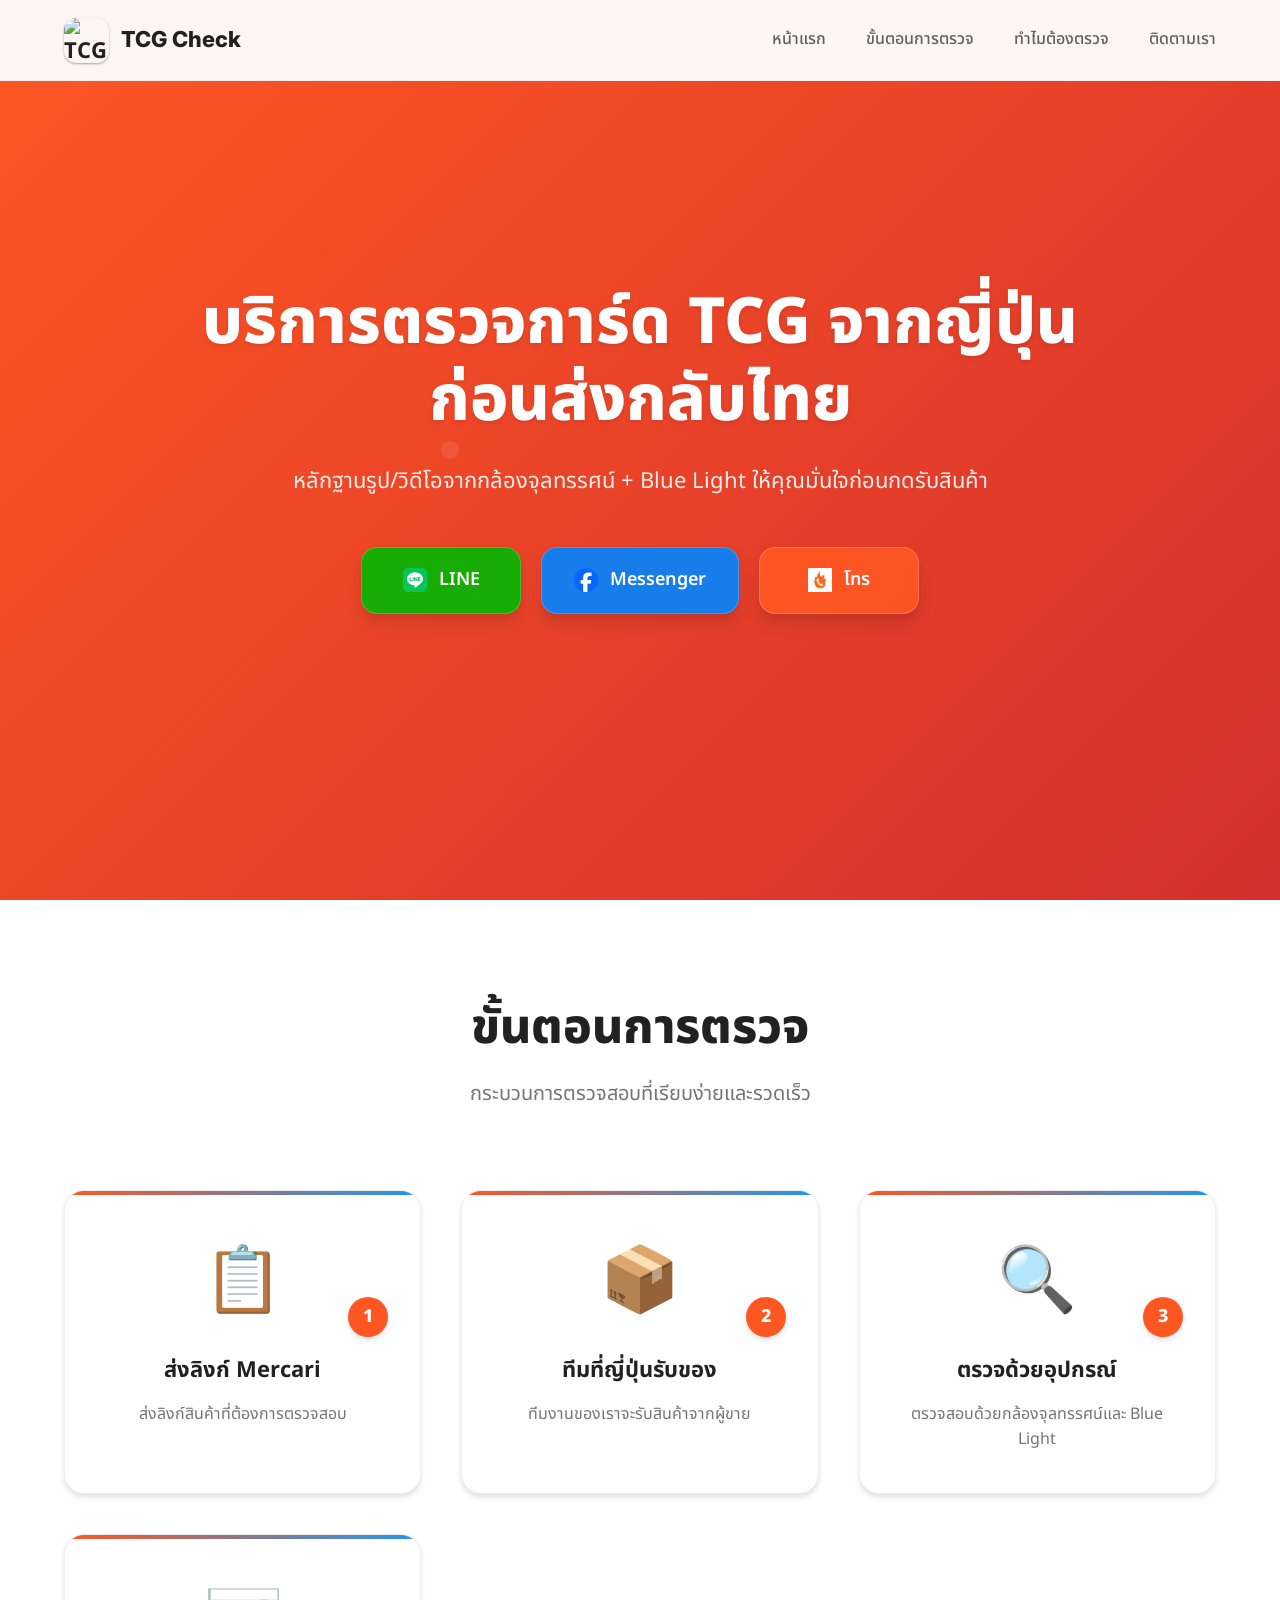
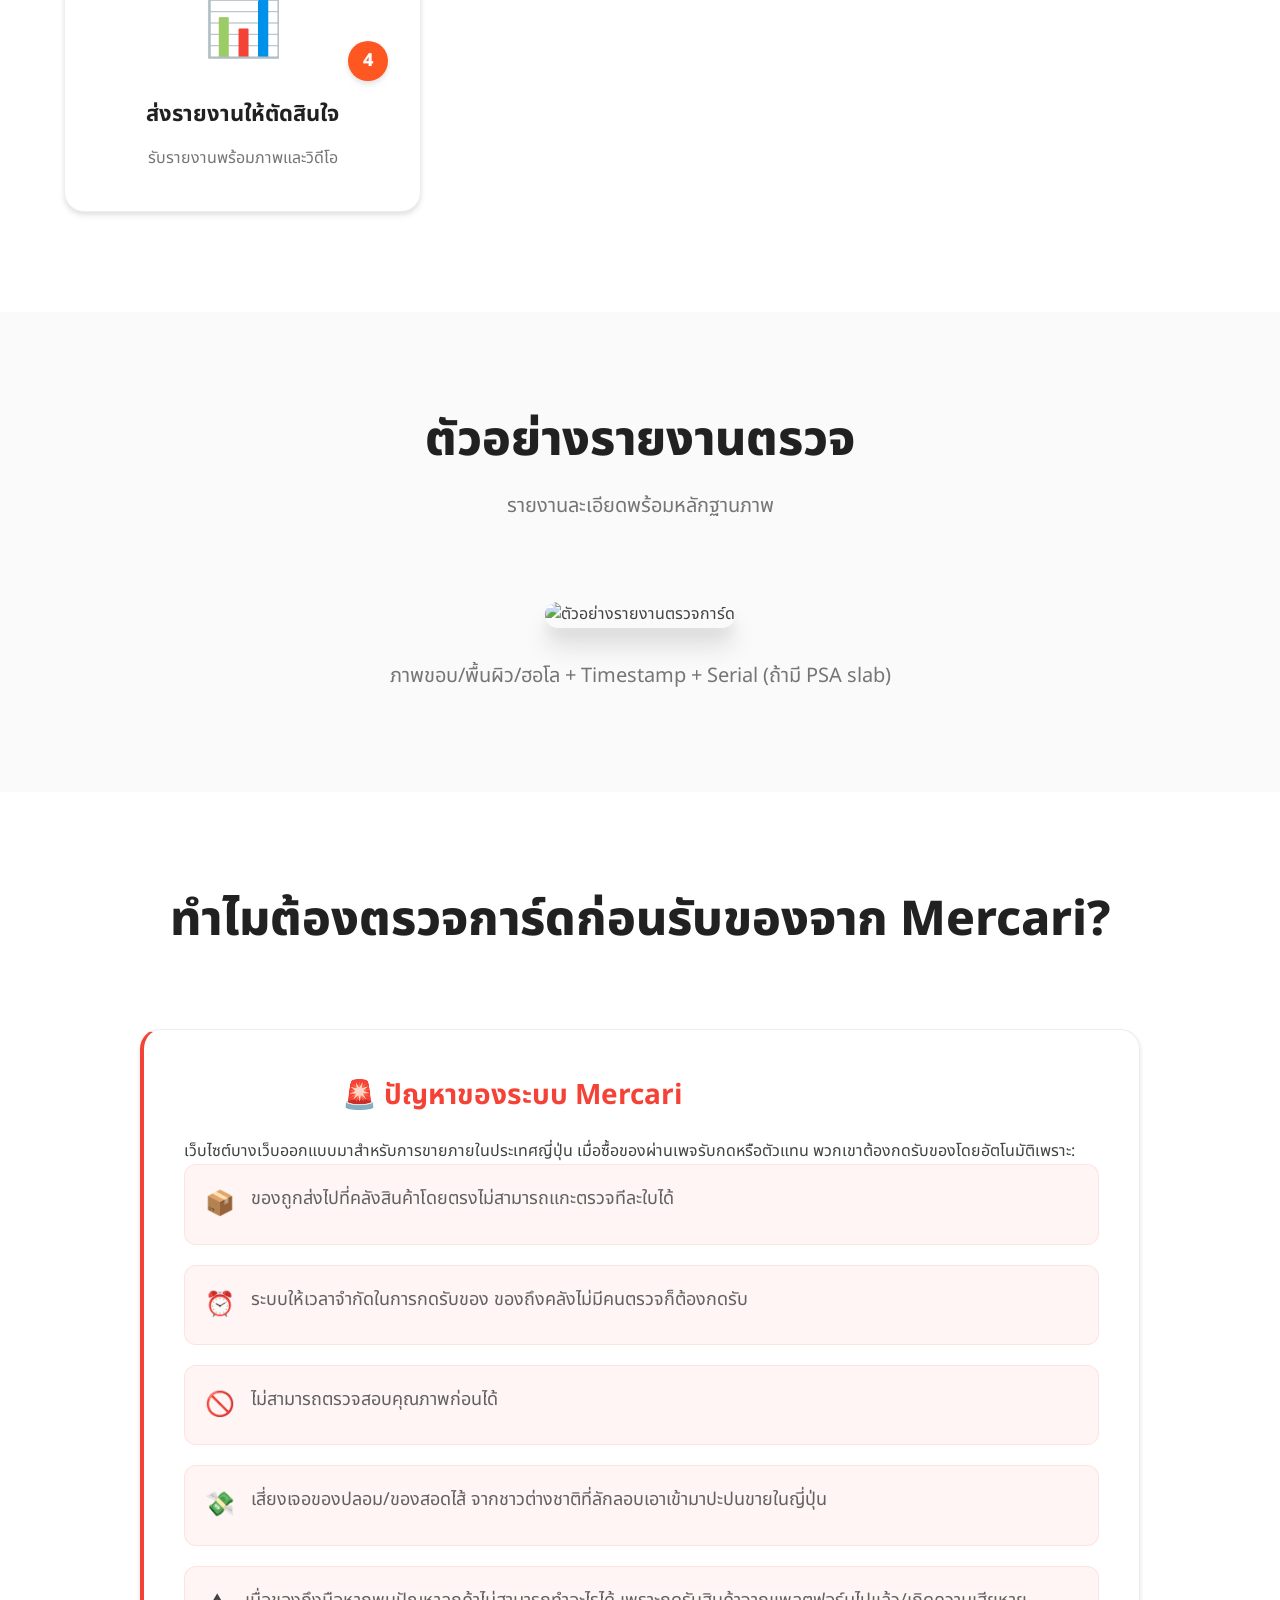
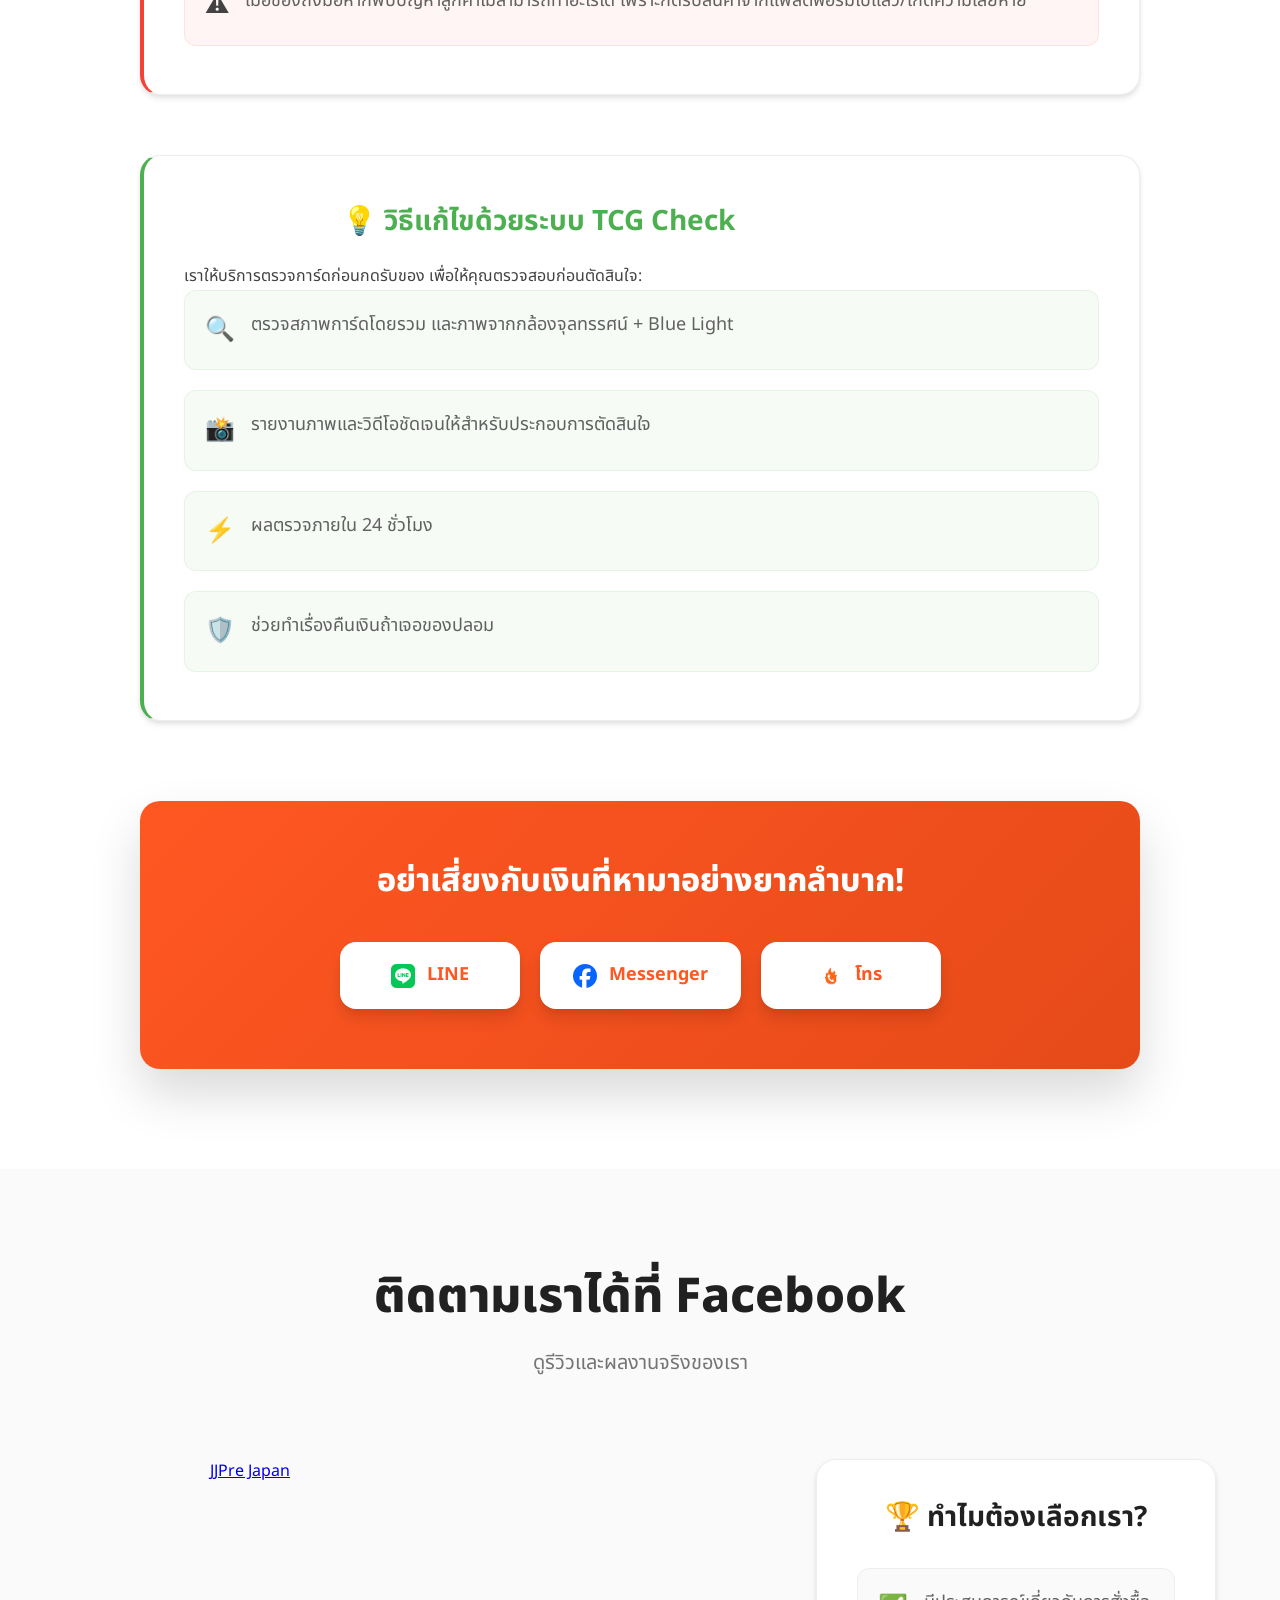
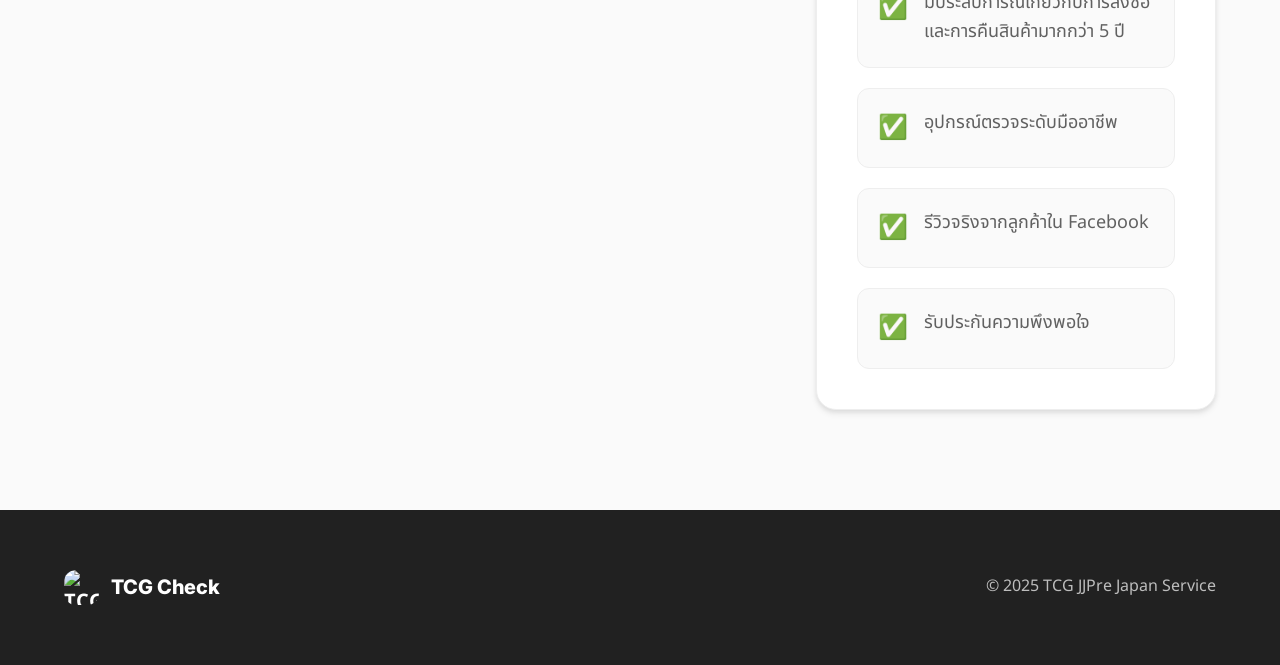
==== index.html @ ec215d70 "Fix 26/09/1424" ====
<!DOCTYPE html>
<html lang="th">
<head>
  <meta charset="UTF-8" />
  <meta name="viewport" content="width=device-width,initial-scale=1" />
  <title>ตรวจการ์ด TCG จากญี่ปุ่น – TCG Check</title>

  <meta name="description" content="บริการตรวจการ์ด TCG จากญี่ปุ่น ด้วยกล้องจุลทรรศน์ + Blue Light พร้อมรายละเอียดก่อนตัดสินใจยืนยันการรับของจาก Mercari.">

  <!-- Google Fonts -->
  <link href="https://fonts.googleapis.com/css2?family=Noto+Sans+Thai:wght@300;400;500;600;700;800&display=swap" rel="stylesheet">
  <link href="https://fonts.googleapis.com/css2?family=Inter:wght@300;400;500;600;700;800&display=swap" rel="stylesheet">

  <!-- CSS -->
  <link rel="stylesheet" href="style.css?v=4" />

  <!-- Google Tag Manager -->
  <script>
  (function(w,d,s,l,i){w[l]=w[l]||[];w[l].push({'gtm.start':
  new Date().getTime(),event:'gtm.js'});var f=d.getElementsByTagName(s)[0],
  j=d.createElement(s),dl=l!='dataLayer'?'&l='+l:'';j.async=true;j.src=
  'https://www.googletagmanager.com/gtm.js?id='+i+dl;f.parentNode.insertBefore(j,f);
  })(window,document,'script','dataLayer','GTM-N6HMW22K');
  </script>
  <!-- End Google Tag Manager -->
</head>
<body>
  <!-- Google Tag Manager (noscript) -->
  <noscript>
    <iframe src="https://www.googletagmanager.com/ns.html?id=GTM-N6HMW22K"
    height="0" width="0" style="display:none;visibility:hidden"></iframe>
  </noscript>
  <!-- End Google Tag Manager (noscript) -->

  <!-- Top Navigation -->
  <nav class="navbar">
    <div class="nav-container">
      <div class="nav-logo">
        <img src="https://via.placeholder.com/45x45/ff5722/ffffff?text=TCG" alt="TCG Check Logo" class="logo-img">
        <span class="logo-text">TCG Check</span>
      </div>
      <div class="nav-menu" id="nav-menu">
        <a href="#home" class="nav-link">หน้าแรก</a>
        <a href="#steps" class="nav-link">ขั้นตอนการตรวจ</a>
        <a href="#article-section" class="nav-link">ทำไมต้องตรวจ</a>
        <a href="#facebook" class="nav-link">ติดตามเรา</a>
      </div>
      <div class="nav-toggle" id="nav-toggle">
        <span class="bar"></span>
        <span class="bar"></span>
        <span class="bar"></span>
      </div>
    </div>
  </nav>

  <!-- Hero Section -->
  <section id="home" class="hero">
    <div class="hero-background"></div>
    <div class="hero-container">
      <div class="hero-content">
        <h1 class="hero-title">บริการตรวจการ์ด TCG จากญี่ปุ่นก่อนส่งกลับไทย</h1>
        <p class="hero-subtitle">หลักฐานรูป/วิดีโอจากกล้องจุลทรรศน์ + Blue Light ให้คุณมั่นใจก่อนกดรับสินค้า</p>
        
        <div class="hero-cta">
          <div class="contact-buttons">
            <a href="https://line.me/ti/p/~your_line_id" target="_blank" class="contact-btn line-btn" id="lineBtn" title="LINE">
              <img src="images/icons/line-logo.png" alt="LINE" class="logo-img">
              <span>LINE</span>
            </a>
            <a href="https://m.me/your_facebook_page" target="_blank" class="contact-btn messenger-btn" id="messengerBtn" title="Facebook Messenger">
              <img src="images/icons/facebook-logo.png" alt="Messenger" class="logo-img">
              <span>Messenger</span>
            </a>
            <a href="tel:+66xxxxxxxxx" class="contact-btn phone-btn" id="phoneBtn" title="โทรศัพท์">
              <img src="images/icons/phone-logo.png" alt="โทร" class="logo-img">
              <span>โทร</span>
            </a>
          </div>
        </div>
      </div>
    </div>
  </section>

  <!-- Steps Section -->
  <section id="steps" class="steps-section">
    <div class="container">
      <div class="section-header">
        <h2 class="section-title">ขั้นตอนการตรวจ</h2>
        <p class="section-subtitle">กระบวนการตรวจสอบที่เรียบง่ายและรวดเร็ว</p>
      </div>
      
      <div class="steps-grid">
        <div class="step-card">
          <div class="step-icon">
            <span class="icon">📋</span>
          </div>
          <div class="step-content">
            <div class="step-number">1</div>
            <h3 class="step-title">ส่งลิงก์ Mercari</h3>
            <p class="step-description">ส่งลิงก์สินค้าที่ต้องการตรวจสอบ</p>
          </div>
        </div>
        
        <div class="step-card">
          <div class="step-icon">
            <span class="icon">📦</span>
          </div>
          <div class="step-content">
            <div class="step-number">2</div>
            <h3 class="step-title">ทีมที่ญี่ปุ่นรับของ</h3>
            <p class="step-description">ทีมงานของเราจะรับสินค้าจากผู้ขาย</p>
          </div>
        </div>
        
        <div class="step-card">
          <div class="step-icon">
            <span class="icon">🔍</span>
          </div>
          <div class="step-content">
            <div class="step-number">3</div>
            <h3 class="step-title">ตรวจด้วยอุปกรณ์</h3>
            <p class="step-description">ตรวจสอบด้วยกล้องจุลทรรศน์และ Blue Light</p>
          </div>
        </div>
        
        <div class="step-card">
          <div class="step-icon">
            <span class="icon">📊</span>
          </div>
          <div class="step-content">
            <div class="step-number">4</div>
            <h3 class="step-title">ส่งรายงานให้ตัดสินใจ</h3>
            <p class="step-description">รับรายงานพร้อมภาพและวิดีโอ</p>
          </div>
        </div>
      </div>
      </div>
    </section>

  <!-- Report Example Section -->
  <section class="report-section">
    <div class="container">
      <div class="section-header">
        <h2 class="section-title">ตัวอย่างรายงานตรวจ</h2>
        <p class="section-subtitle">รายงานละเอียดพร้อมหลักฐานภาพ</p>
      </div>
      
      <div class="report-content">
        <div class="report-image">
      <img src="https://via.placeholder.com/600x400" alt="ตัวอย่างรายงานตรวจการ์ด" />
        </div>
        <div class="report-description">
      <p>ภาพขอบ/พื้นผิว/ฮอโล + Timestamp + Serial (ถ้ามี PSA slab)</p>
        </div>
      </div>
    </div>
  </section>

  <!-- Article Section -->
  <section id="article-section" class="article-section">
    <div class="container">
      <div class="article-content">
        <div class="section-header">
          <h2 class="section-title">ทำไมต้องตรวจการ์ดก่อนรับของจาก Mercari?</h2>
        </div>
        
        <div class="article-grid">
          <div class="problem-section">
            <h3 class="section-subtitle problem-title">🚨 ปัญหาของระบบ Mercari</h3>
            <p>เว็บไซต์บางเว็บออกแบบมาสำหรับการขายภายในประเทศญี่ปุ่น เมื่อซื้อของผ่านเพจรับกดหรือตัวแทน พวกเขาต้องกดรับของโดยอัตโนมัติเพราะ:</p>
            
            <div class="problem-list">
              <div class="problem-item">
                <div class="problem-icon">📦</div>
                <p>ของถูกส่งไปที่คลังสินค้าโดยตรงไม่สามารถแกะตรวจทีละใบได้</p>
              </div>
              <div class="problem-item">
                <div class="problem-icon">⏰</div>
                <p>ระบบให้เวลาจำกัดในการกดรับของ ของถึงคลังไม่มีคนตรวจก็ต้องกดรับ</p>
              </div>
              <div class="problem-item">
                <div class="problem-icon">🚫</div>
                <p>ไม่สามารถตรวจสอบคุณภาพก่อนได้</p>
              </div>
              <div class="problem-item">
                <div class="problem-icon">💸</div>
                <p>เสี่ยงเจอของปลอม/ของสอดไส้ จากชาวต่างชาติที่ลักลอบเอาเข้ามาปะปนขายในญี่ปุ่น</p>
              </div>
              <div class="problem-item">
                <div class="problem-icon">⚠️</div>
                <p>เมื่อของถึงมือหากพบปัญหาลูกค้าไม่สามารถทำอะไรได้ เพราะกดรับสินค้าจากแพลตฟอร์มไปแล้ว/เกิดความเสียหาย</p>
              </div>
            </div>
          </div>

          <div class="solution-section">
            <h3 class="section-subtitle solution-title">💡 วิธีแก้ไขด้วยระบบ TCG Check</h3>
            <p>เราให้บริการตรวจการ์ดก่อนกดรับของ เพื่อให้คุณตรวจสอบก่อนตัดสินใจ:</p>
            
            <div class="solution-list">
              <div class="solution-item">
                <div class="solution-icon">🔍</div>
                <p>ตรวจสภาพการ์ดโดยรวม และภาพจากกล้องจุลทรรศน์ + Blue Light</p>
              </div>
              <div class="solution-item">
                <div class="solution-icon">📸</div>
                <p>รายงานภาพและวิดีโอชัดเจนให้สำหรับประกอบการตัดสินใจ</p>
              </div>
              <div class="solution-item">
                <div class="solution-icon">⚡</div>
                <p>ผลตรวจภายใน 24 ชั่วโมง</p>
              </div>
              <div class="solution-item">
                <div class="solution-icon">🛡️</div>
                <p>ช่วยทำเรื่องคืนเงินถ้าเจอของปลอม</p>
              </div>
            </div>
          </div>
        </div>

        <div class="cta-section">
          <div class="cta-box">
            <h3 class="cta-title">อย่าเสี่ยงกับเงินที่หามาอย่างยากลำบาก!</h3>
            <div class="contact-buttons">
              <a href="https://line.me/ti/p/~your_line_id" target="_blank" class="contact-btn line-btn" id="articleLineBtn" title="LINE">
                <img src="images/icons/line-logo.png" alt="LINE" class="logo-img">
                <span>LINE</span>
              </a>
              <a href="https://m.me/your_facebook_page" target="_blank" class="contact-btn messenger-btn" id="articleMessengerBtn" title="Facebook Messenger">
                <img src="images/icons/facebook-logo.png" alt="Messenger" class="logo-img">
                <span>Messenger</span>
              </a>
              <a href="tel:+66xxxxxxxxx" class="contact-btn phone-btn" id="articlePhoneBtn" title="โทรศัพท์">
                <img src="images/icons/phone-logo.png" alt="โทร" class="logo-img">
                <span>โทร</span>
              </a>
            </div>
          </div>
        </div>
      </div>
    </div>
  </section>

  <!-- Facebook Page Section -->
  <section id="facebook" class="facebook-section">
    <div class="container">
      <div class="section-header">
        <h2 class="section-title">ติดตามเราได้ที่ Facebook</h2>
        <p class="section-subtitle">ดูรีวิวและผลงานจริงของเรา</p>
      </div>
      
      <div class="facebook-content">
        <div class="facebook-embed">
          <div class="fb-page" 
               data-href="https://www.facebook.com/JJPreJapan" 
               data-tabs="timeline,events,messages" 
               data-width="800" 
               data-height="700" 
               data-small-header="false" 
               data-adapt-container-width="true" 
               data-hide-cover="false" 
               data-show-facepile="true">
            <blockquote cite="https://www.facebook.com/JJPreJapan" class="fb-xfbml-parse-ignore">
              <a href="https://www.facebook.com/JJPreJapan">JJPre Japan</a>
            </blockquote>
          </div>
        </div>
        
        <div class="facebook-info">
          <h3 class="info-title">🏆 ทำไมต้องเลือกเรา?</h3>
          <div class="info-list">
            <div class="info-item">
              <div class="info-icon">✅</div>
              <p>มีประสบการณ์เกี่ยวกับการสั่งซื้อและการคืนสินค้ามากกว่า 5 ปี</p>
            </div>
            <div class="info-item">
              <div class="info-icon">✅</div>
              <p>อุปกรณ์ตรวจระดับมืออาชีพ</p>
            </div>
            <div class="info-item">
              <div class="info-icon">✅</div>
              <p>รีวิวจริงจากลูกค้าใน Facebook</p>
            </div>
            <div class="info-item">
              <div class="info-icon">✅</div>
              <p>รับประกันความพึงพอใจ</p>
            </div>
          </div>
        </div>
      </div>
    </div>
    </section>

  <!-- Footer -->
  <footer class="footer">
    <div class="footer-container">
      <div class="footer-content">
        <div class="footer-logo">
          <img src="https://via.placeholder.com/35x35/ff5722/ffffff?text=TCG" alt="TCG Check Logo" class="logo-img">
          <span class="logo-text">TCG Check</span>
        </div>
        <div class="footer-text">
          © 2025 TCG JJPre Japan Service
        </div>
      </div>
    </div>
  </footer>

  <!-- Facebook SDK -->
  <div id="fb-root"></div>
  <script async defer crossorigin="anonymous" src="https://connect.facebook.net/th_TH/sdk.js#xfbml=1&version=v18.0" nonce=""></script>

  <!-- JS -->
  <script src="script.js?v=4"></script>
</body>
</html>
---- style.css ----
/* Modern CSS Reset & Base Styles */
* {
  margin: 0;
  padding: 0;
  box-sizing: border-box;
}

:root {
  --primary-color: #ff5722;
  --primary-dark: #e64a19;
  --secondary-color: #2196f3;
  --success-color: #4caf50;
  --danger-color: #f44336;
  --warning-color: #ff9800;
  --dark-color: #212121;
  --light-color: #f8f9fa;
  --white: #ffffff;
  --gray-50: #fafafa;
  --gray-100: #f5f5f5;
  --gray-200: #eeeeee;
  --gray-300: #e0e0e0;
  --gray-400: #bdbdbd;
  --gray-500: #9e9e9e;
  --gray-600: #757575;
  --gray-700: #616161;
  --gray-800: #424242;
  --gray-900: #212121;
  
  --font-primary: 'Noto Sans Thai', 'Inter', -apple-system, BlinkMacSystemFont, sans-serif;
  --font-secondary: 'Inter', -apple-system, BlinkMacSystemFont, sans-serif;
  
  --border-radius: 8px;
  --border-radius-md: 12px;
  --border-radius-lg: 16px;
  --border-radius-xl: 20px;
  
  --shadow-sm: 0 1px 3px rgba(0, 0, 0, 0.12), 0 1px 2px rgba(0, 0, 0, 0.24);
  --shadow-md: 0 4px 6px rgba(0, 0, 0, 0.07), 0 2px 4px rgba(0, 0, 0, 0.06);
  --shadow-lg: 0 10px 15px rgba(0, 0, 0, 0.1), 0 4px 6px rgba(0, 0, 0, 0.05);
  --shadow-xl: 0 20px 25px rgba(0, 0, 0, 0.1), 0 10px 10px rgba(0, 0, 0, 0.04);
  --shadow-2xl: 0 25px 50px rgba(0, 0, 0, 0.15);
  
  --transition: all 0.3s cubic-bezier(0.4, 0, 0.2, 1);
  --transition-fast: all 0.2s cubic-bezier(0.4, 0, 0.2, 1);
}

html {
  scroll-behavior: smooth;
}

body {
  font-family: var(--font-primary);
  line-height: 1.6;
  color: var(--gray-800);
  background-color: var(--white);
  overflow-x: hidden;
}

/* Container */
.container {
  max-width: 1200px;
  margin: 0 auto;
  padding: 0 24px;
}

.footer-container {
  max-width: 1200px;
  margin: 0 auto;
  padding: 0 24px;
}

/* Navigation */
.navbar {
  position: fixed;
  top: 0;
  left: 0;
  right: 0;
  background: rgba(255, 255, 255, 0.95);
  backdrop-filter: blur(10px);
  border-bottom: 1px solid var(--gray-200);
  z-index: 1000;
  transition: var(--transition);
}

.nav-container {
  max-width: 1200px;
  margin: 0 auto;
  padding: 0 24px;
  display: flex;
  align-items: center;
  justify-content: space-between;
  height: 80px;
}

.nav-logo {
  display: flex;
  align-items: center;
  gap: 12px;
  font-weight: 700;
  font-size: 1.375rem;
  color: var(--dark-color);
  text-decoration: none;
}

.nav-logo .logo-img {
  width: 45px;
  height: 45px;
  border-radius: var(--border-radius-md);
  box-shadow: var(--shadow-sm);
}

.logo-text {
  font-family: var(--font-secondary);
  font-weight: 800;
}

.nav-menu {
  display: flex;
  align-items: center;
  gap: 40px;
}

.nav-link {
  color: var(--gray-700);
  text-decoration: none;
  font-weight: 500;
  font-size: 1rem;
  transition: var(--transition);
  position: relative;
  padding: 8px 0;
}

.nav-link:hover {
  color: var(--primary-color);
}

.nav-link::after {
  content: '';
  position: absolute;
  bottom: 0;
  left: 0;
  width: 0;
  height: 2px;
  background: var(--primary-color);
  transition: var(--transition);
}

.nav-link:hover::after {
  width: 100%;
}

.nav-toggle {
  display: none;
  flex-direction: column;
  cursor: pointer;
  gap: 4px;
  padding: 8px;
}

.bar {
  width: 28px;
  height: 3px;
  background: var(--gray-700);
  transition: var(--transition);
  border-radius: 2px;
}

/* Hero Section */
.hero {
  min-height: 100vh;
  display: flex;
  align-items: center;
  position: relative;
  overflow: hidden;
  background: linear-gradient(135deg, #ff5722 0%, #d32f2f 100%);
}

.hero-background {
  position: absolute;
  top: 0;
  left: 0;
  right: 0;
  bottom: 0;
  background: linear-gradient(135deg, #ff5722 0%, #d32f2f 100%);
  opacity: 0.9;
}

.hero-background::before {
  content: '';
  position: absolute;
  top: 0;
  left: 0;
  right: 0;
  bottom: 0;
  background: url('data:image/svg+xml,<svg xmlns="http://www.w3.org/2000/svg" viewBox="0 0 100 100"><defs><pattern id="grain" width="100" height="100" patternUnits="userSpaceOnUse"><circle cx="50" cy="50" r="1" fill="%23ffffff" opacity="0.1"/></pattern></defs><rect width="100" height="100" fill="url(%23grain)"/></svg>');
}

.hero-container {
  max-width: 1200px;
  margin: 0 auto;
  padding: 0 24px;
  position: relative;
  z-index: 2;
}

.hero-content {
  text-align: center;
  max-width: 900px;
  margin: 0 auto;
}

.hero-title {
  font-size: clamp(2.5rem, 6vw, 4rem);
  font-weight: 800;
  color: var(--white);
  margin-bottom: 24px;
  line-height: 1.2;
  text-shadow: 0 2px 4px rgba(0, 0, 0, 0.1);
}

.hero-subtitle {
  font-size: clamp(1.125rem, 2.5vw, 1.375rem);
  color: rgba(255, 255, 255, 0.9);
  margin-bottom: 48px;
  line-height: 1.6;
  max-width: 700px;
  margin-left: auto;
  margin-right: auto;
}

.hero-cta {
  margin-top: 48px;
}

/* Contact Buttons */
.contact-buttons {
  display: flex;
  gap: 20px;
  justify-content: center;
  flex-wrap: wrap;
}

.contact-btn {
  display: inline-flex;
  align-items: center;
  gap: 12px;
  padding: 18px 32px;
  border-radius: var(--border-radius-lg);
  text-decoration: none;
  font-weight: 600;
  font-size: 1.125rem;
  transition: var(--transition);
  box-shadow: var(--shadow-lg);
  min-width: 160px;
  justify-content: center;
  backdrop-filter: blur(10px);
}

.contact-btn:hover {
  transform: translateY(-4px);
  box-shadow: var(--shadow-2xl);
}

.line-btn {
  background: rgba(0, 185, 0, 0.9);
  color: var(--white);
  border: 1px solid rgba(255, 255, 255, 0.2);
}

.line-btn:hover {
  background: #009900;
  color: var(--white);
}

.messenger-btn {
  background: rgba(0, 132, 255, 0.9);
  color: var(--white);
  border: 1px solid rgba(255, 255, 255, 0.2);
}

.messenger-btn:hover {
  background: #0066cc;
  color: var(--white);
}

.phone-btn {
  background: rgba(255, 87, 34, 0.9);
  color: var(--white);
  border: 1px solid rgba(255, 255, 255, 0.2);
}

.phone-btn:hover {
  background: var(--primary-dark);
  color: var(--white);
}

.contact-btn .logo-img {
  width: 24px;
  height: 24px;
}

/* Section Styles */
section {
  padding: 100px 0;
}

.section-header {
  text-align: center;
  margin-bottom: 80px;
}

.section-title {
  font-size: clamp(2rem, 4vw, 3rem);
  font-weight: 800;
  color: var(--dark-color);
  margin-bottom: 20px;
  line-height: 1.2;
}

.section-subtitle {
  font-size: 1.25rem;
  color: var(--gray-600);
  max-width: 600px;
  margin: 0 auto;
  line-height: 1.6;
}

/* Steps Section */
.steps-section {
  background: var(--white);
}

.steps-grid {
  display: grid;
  grid-template-columns: repeat(auto-fit, minmax(300px, 1fr));
  gap: 40px;
  margin-top: 80px;
}

.step-card {
  background: var(--white);
  padding: 40px 32px;
  border-radius: var(--border-radius-xl);
  box-shadow: var(--shadow-md);
  text-align: center;
  transition: var(--transition);
  position: relative;
  overflow: hidden;
  border: 1px solid var(--gray-200);
}

.step-card::before {
  content: '';
  position: absolute;
  top: 0;
  left: 0;
  right: 0;
  height: 4px;
  background: linear-gradient(90deg, var(--primary-color), var(--secondary-color));
}

.step-card:hover {
  transform: translateY(-12px);
  box-shadow: var(--shadow-2xl);
  border-color: var(--primary-color);
}

.step-icon {
  margin-bottom: 24px;
}

.step-icon .icon {
  font-size: 4rem;
  display: block;
}

.step-content {
  position: relative;
}

.step-number {
  position: absolute;
  top: -60px;
  right: 0;
  width: 40px;
  height: 40px;
  background: var(--primary-color);
  color: var(--white);
  border-radius: 50%;
  display: flex;
  align-items: center;
  justify-content: center;
  font-weight: 800;
  font-size: 1.125rem;
  box-shadow: var(--shadow-md);
}

.step-title {
  font-size: 1.375rem;
  font-weight: 700;
  color: var(--dark-color);
  margin-bottom: 16px;
  line-height: 1.3;
}

.step-description {
  color: var(--gray-600);
  line-height: 1.6;
  font-size: 1rem;
}

/* Report Section */
.report-section {
  background: var(--gray-50);
}

.report-content {
  max-width: 800px;
  margin: 0 auto;
  text-align: center;
}

.report-image img {
  width: 100%;
  max-width: 700px;
  height: auto;
  border-radius: var(--border-radius-lg);
  box-shadow: var(--shadow-xl);
}

.report-description {
  margin-top: 32px;
  font-size: 1.25rem;
  color: var(--gray-600);
  line-height: 1.6;
}

/* Article Section */
.article-section {
  background: var(--white);
}

.article-content {
  max-width: 1000px;
  margin: 0 auto;
}

.article-grid {
  display: grid;
  grid-template-columns: 1fr;
  gap: 60px;
  margin-bottom: 80px;
}

.problem-section,
.solution-section {
  background: var(--white);
  padding: 48px 40px;
  border-radius: var(--border-radius-xl);
  box-shadow: var(--shadow-md);
  border: 1px solid var(--gray-200);
}

.problem-section {
  border-left: 4px solid var(--danger-color);
}

.solution-section {
  border-left: 4px solid var(--success-color);
}

.problem-title,
.solution-title {
  font-size: 1.75rem;
  font-weight: 700;
  margin-bottom: 24px;
  line-height: 1.3;
}

.problem-title {
  color: var(--danger-color);
}

.solution-title {
  color: var(--success-color);
}

.problem-list,
.solution-list {
  display: grid;
  gap: 20px;
}

.problem-item,
.solution-item {
  display: flex;
  align-items: flex-start;
  gap: 16px;
  padding: 20px;
  border-radius: var(--border-radius-md);
  transition: var(--transition);
}

.problem-item {
  background: rgba(244, 67, 54, 0.05);
  border: 1px solid rgba(244, 67, 54, 0.1);
}

.solution-item {
  background: rgba(76, 175, 80, 0.05);
  border: 1px solid rgba(76, 175, 80, 0.1);
}

.problem-item:hover,
.solution-item:hover {
  transform: translateX(12px);
}

.problem-icon,
.solution-icon {
  font-size: 1.5rem;
  flex-shrink: 0;
}

.problem-item p,
.solution-item p {
  font-size: 1.125rem;
  line-height: 1.6;
  color: var(--gray-700);
}

/* CTA Section */
.cta-section {
  margin-top: 80px;
}

.cta-box {
  background: linear-gradient(135deg, var(--primary-color), var(--primary-dark));
  color: var(--white);
  padding: 60px 48px;
  border-radius: var(--border-radius-xl);
  text-align: center;
  box-shadow: var(--shadow-2xl);
}

.cta-title {
  font-size: 2rem;
  font-weight: 800;
  margin-bottom: 40px;
  line-height: 1.3;
}

.cta-box .contact-buttons {
  justify-content: center;
}

.cta-box .contact-btn {
  background: var(--white);
  color: var(--primary-color);
  min-width: 180px;
  font-weight: 700;
}

.cta-box .contact-btn:hover {
  background: var(--gray-100);
  color: var(--primary-dark);
}

/* Facebook Section */
.facebook-section {
  background: var(--gray-50);
}

.facebook-content {
  display: grid;
  grid-template-columns: 1fr 400px;
  gap: 60px;
  align-items: start;
}

.facebook-embed {
  display: flex;
  justify-content: center;
}

.facebook-embed .fb-page {
  width: 100% !important;
  max-width: 400px !important;
}

.facebook-info {
  background: var(--white);
  padding: 40px;
  border-radius: var(--border-radius-xl);
  box-shadow: var(--shadow-md);
  border: 1px solid var(--gray-200);
}

.info-title {
  font-size: 1.75rem;
  font-weight: 700;
  color: var(--dark-color);
  margin-bottom: 32px;
  text-align: center;
  line-height: 1.3;
}

.info-list {
  display: grid;
  gap: 20px;
}

.info-item {
  display: flex;
  align-items: flex-start;
  gap: 16px;
  padding: 20px;
  background: var(--gray-50);
  border-radius: var(--border-radius-md);
  transition: var(--transition);
  border: 1px solid var(--gray-200);
}

.info-item:hover {
  background: var(--gray-100);
  transform: translateX(8px);
}

.info-icon {
  font-size: 1.5rem;
  flex-shrink: 0;
}

.info-item p {
  font-size: 1.125rem;
  line-height: 1.6;
  color: var(--gray-700);
}

/* Footer */
.footer {
  background: var(--gray-900);
  color: var(--white);
  padding: 60px 0;
}

.footer-content {
  display: flex;
  align-items: center;
  justify-content: space-between;
  flex-wrap: wrap;
  gap: 24px;
}

.footer-logo {
  display: flex;
  align-items: center;
  gap: 12px;
  font-weight: 700;
  font-size: 1.25rem;
}

.footer-logo .logo-img {
  width: 35px;
  height: 35px;
  border-radius: var(--border-radius-md);
}

.footer-text {
  color: var(--gray-400);
  font-size: 1rem;
}

/* Responsive Design */
@media (max-width: 1024px) {
  .facebook-content {
    grid-template-columns: 1fr;
    gap: 40px;
  }
  
  .facebook-embed .fb-page {
    max-width: 600px !important;
  }
  
  .steps-grid {
    grid-template-columns: repeat(auto-fit, minmax(280px, 1fr));
    gap: 32px;
  }
  
  .nav-menu {
    gap: 32px;
  }
}

@media (max-width: 768px) {
  .nav-menu {
    position: fixed;
    top: 80px;
    left: -100%;
    width: 100%;
    height: calc(100vh - 80px);
    background: var(--white);
    flex-direction: column;
    justify-content: flex-start;
    align-items: center;
    padding-top: 80px;
    gap: 48px;
    transition: var(--transition);
    box-shadow: var(--shadow-xl);
  }
  
  .nav-menu.active {
    left: 0;
  }
  
  .nav-toggle {
    display: flex;
  }
  
  .nav-toggle.active .bar:nth-child(1) {
    transform: rotate(45deg) translate(6px, 6px);
  }
  
  .nav-toggle.active .bar:nth-child(2) {
    opacity: 0;
  }
  
  .nav-toggle.active .bar:nth-child(3) {
    transform: rotate(-45deg) translate(8px, -8px);
  }
  
  section {
    padding: 80px 0;
  }
  
  .hero-title {
    margin-bottom: 20px;
  }
  
  .hero-subtitle {
    margin-bottom: 40px;
  }
  
  .hero-cta {
    margin-top: 40px;
  }
  
  .contact-buttons {
    flex-direction: column;
    align-items: center;
    gap: 16px;
  }
  
  .contact-btn {
    width: 100%;
    max-width: 320px;
  }
  
  .steps-grid {
    grid-template-columns: 1fr;
    gap: 24px;
  }
  
  .step-card {
    padding: 32px 24px;
  }
  
  .problem-section,
  .solution-section {
    padding: 32px 24px;
  }
  
  .cta-box {
    padding: 48px 32px;
  }
  
  .cta-title {
    font-size: 1.75rem;
  }
  
  .facebook-embed .fb-page {
    max-width: 95% !important;
  }
  
  .footer-content {
    flex-direction: column;
    text-align: center;
  }
  
  .container,
  .footer-container {
    padding: 0 20px;
  }
  
  .nav-container {
    padding: 0 20px;
  }
  
  .hero-container {
    padding: 0 20px;
  }
}

@media (max-width: 480px) {
  .step-card {
    padding: 24px 20px;
  }
  
  .problem-section,
  .solution-section {
    padding: 24px 20px;
  }
  
  .cta-box {
    padding: 32px 20px;
  }
  
  .facebook-info {
    padding: 32px 20px;
  }
  
  .contact-btn {
    padding: 16px 24px;
    font-size: 1rem;
  }
  
  .container,
  .footer-container {
    padding: 0 16px;
  }
  
  .nav-container {
    padding: 0 16px;
  }
  
  .hero-container {
    padding: 0 16px;
  }
}

/* Animation Classes */
.fade-in {
  opacity: 0;
  transform: translateY(30px);
  transition: all 0.6s ease;
}

.fade-in.visible {
  opacity: 1;
  transform: translateY(0);
}

/* Loading States */
.loading {
  position: relative;
  overflow: hidden;
}

.loading::after {
  content: '';
  position: absolute;
  top: 0;
  left: -100%;
  width: 100%;
  height: 100%;
  background: linear-gradient(90deg, transparent, rgba(255, 255, 255, 0.4), transparent);
  animation: loading 1.5s infinite;
}

@keyframes loading {
  0% {
    left: -100%;
  }
  100% {
    left: 100%;
  }
}

/* Accessibility */
@media (prefers-reduced-motion: reduce) {
  * {
    animation-duration: 0.01ms !important;
    animation-iteration-count: 1 !important;
    transition-duration: 0.01ms !important;
  }
  
  html {
    scroll-behavior: auto;
  }
}

/* Focus States */
.contact-btn:focus,
.nav-link:focus {
  outline: 2px solid var(--primary-color);
  outline-offset: 2px;
}

/* Print Styles */
@media print {
  .navbar,
  .footer {
    display: none;
  }
  
  .hero {
    min-height: auto;
    padding: 40px 0;
  }
  
  section {
    padding: 40px 0;
    break-inside: avoid;
  }
}
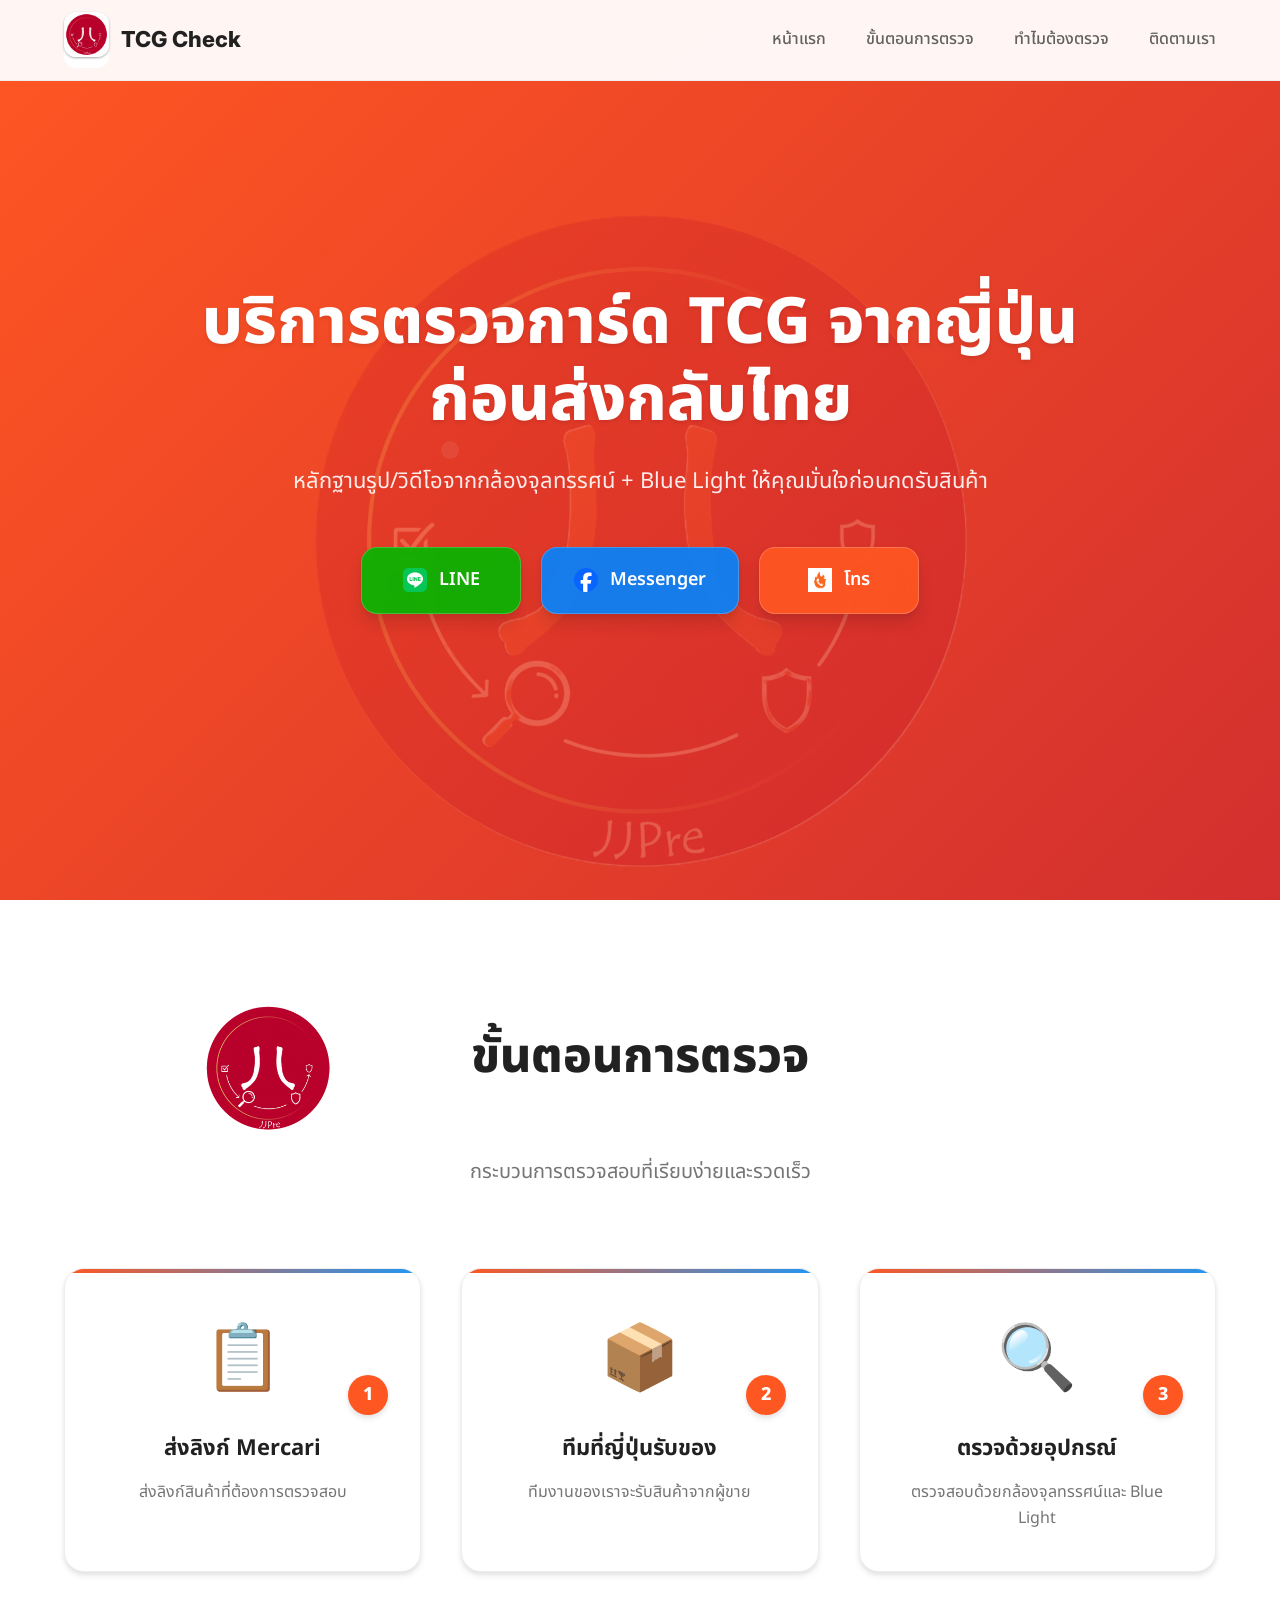
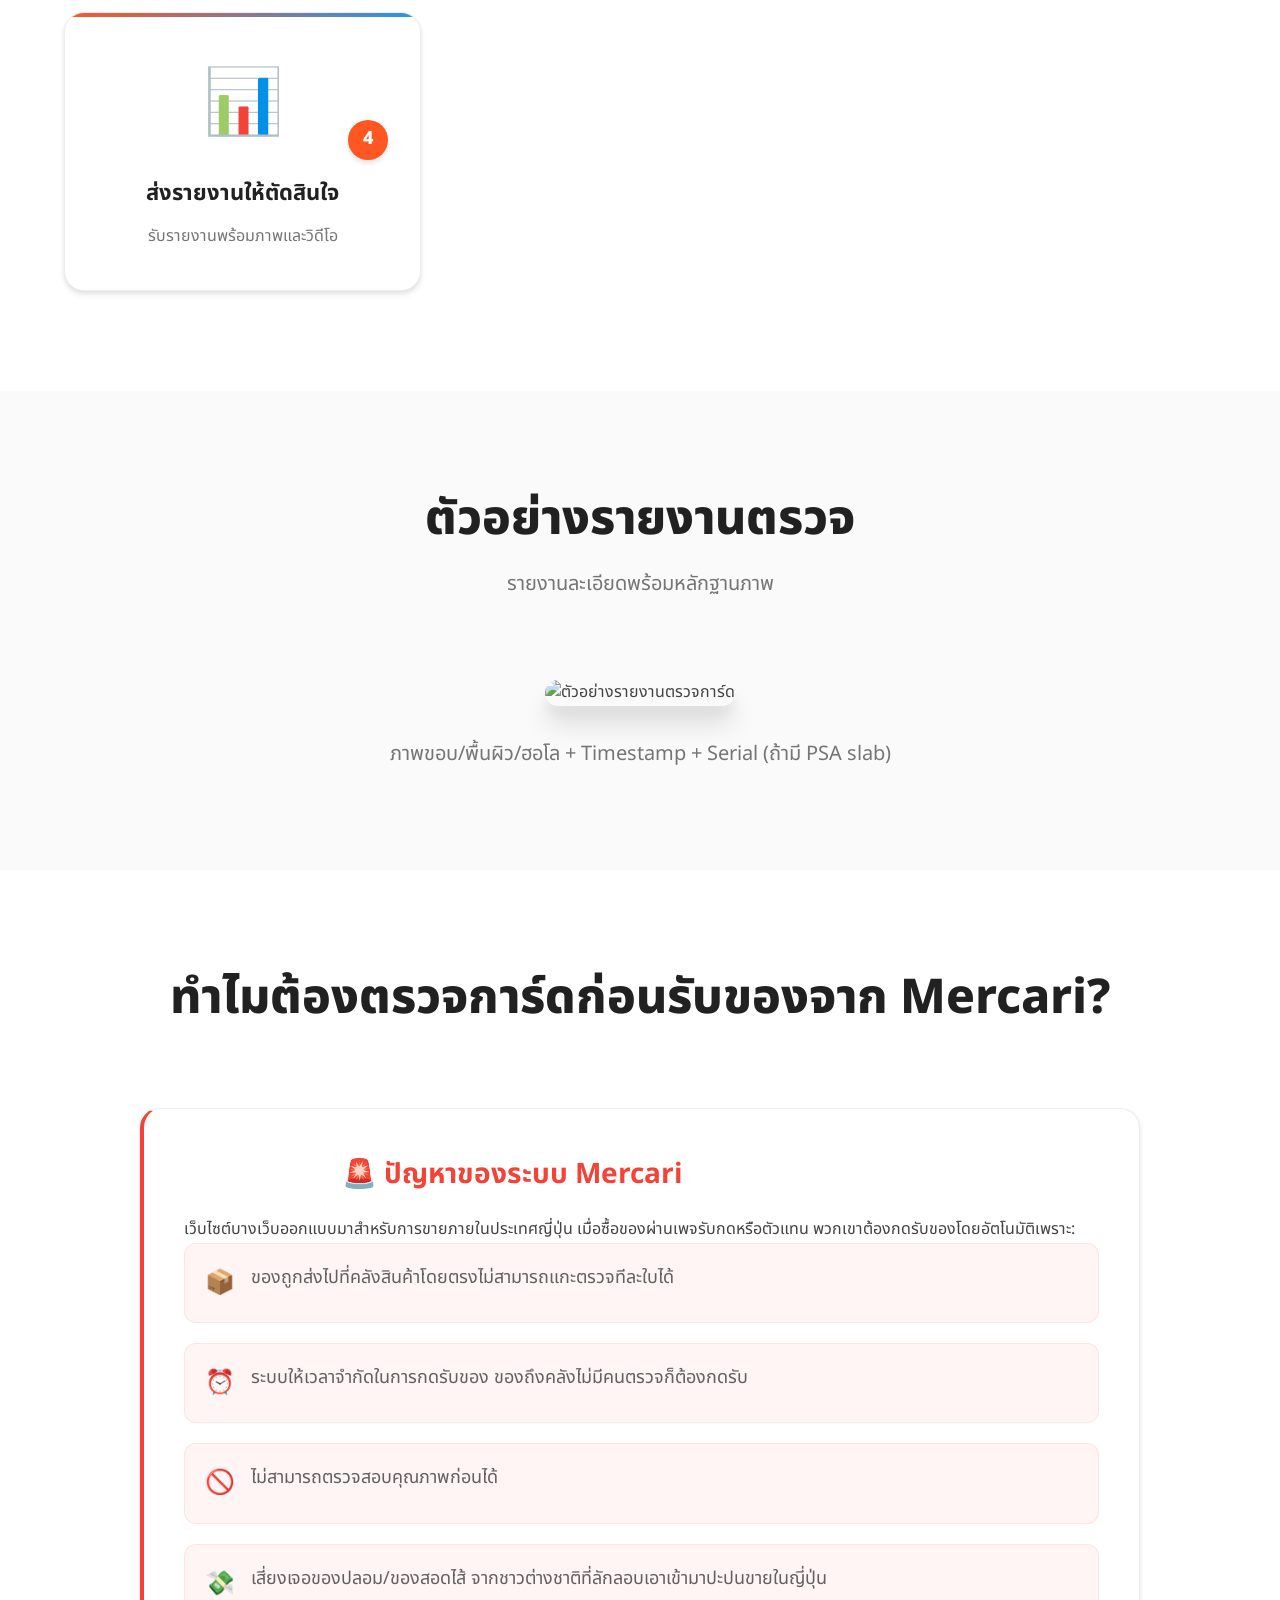
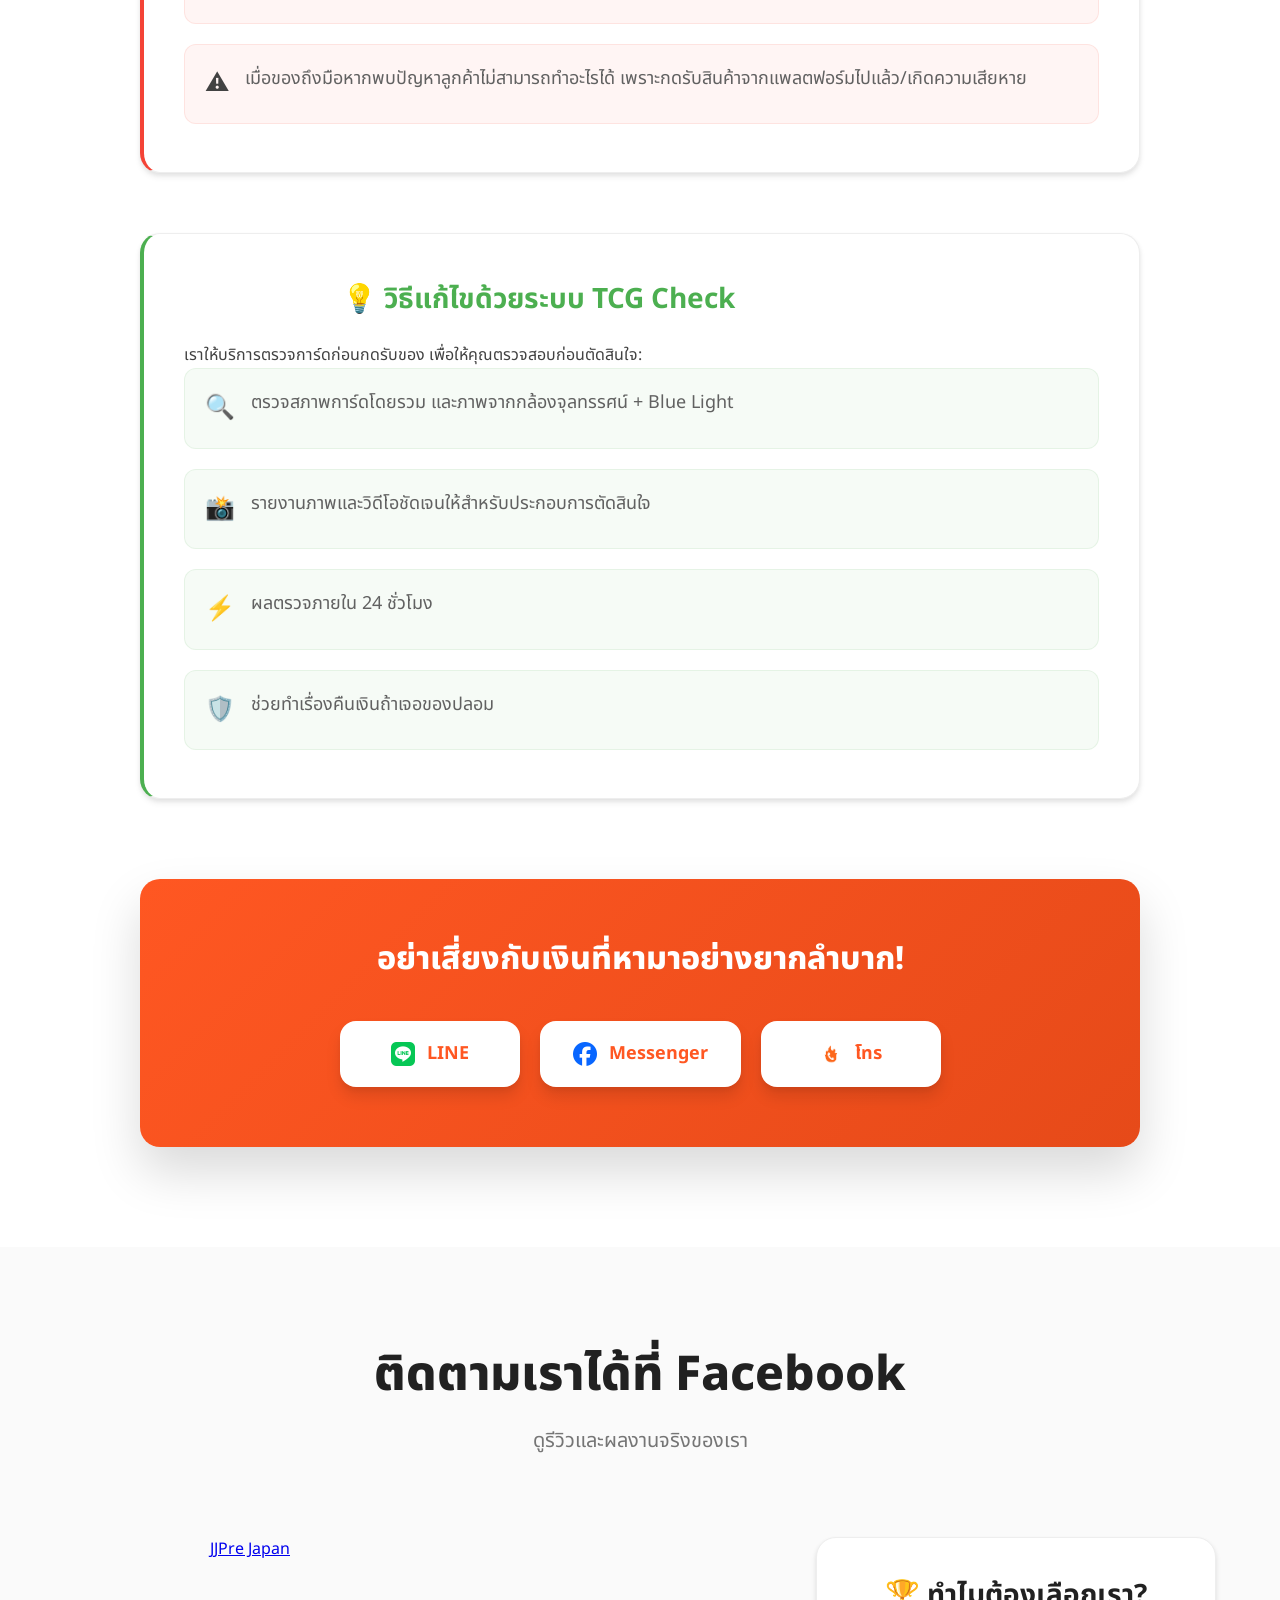
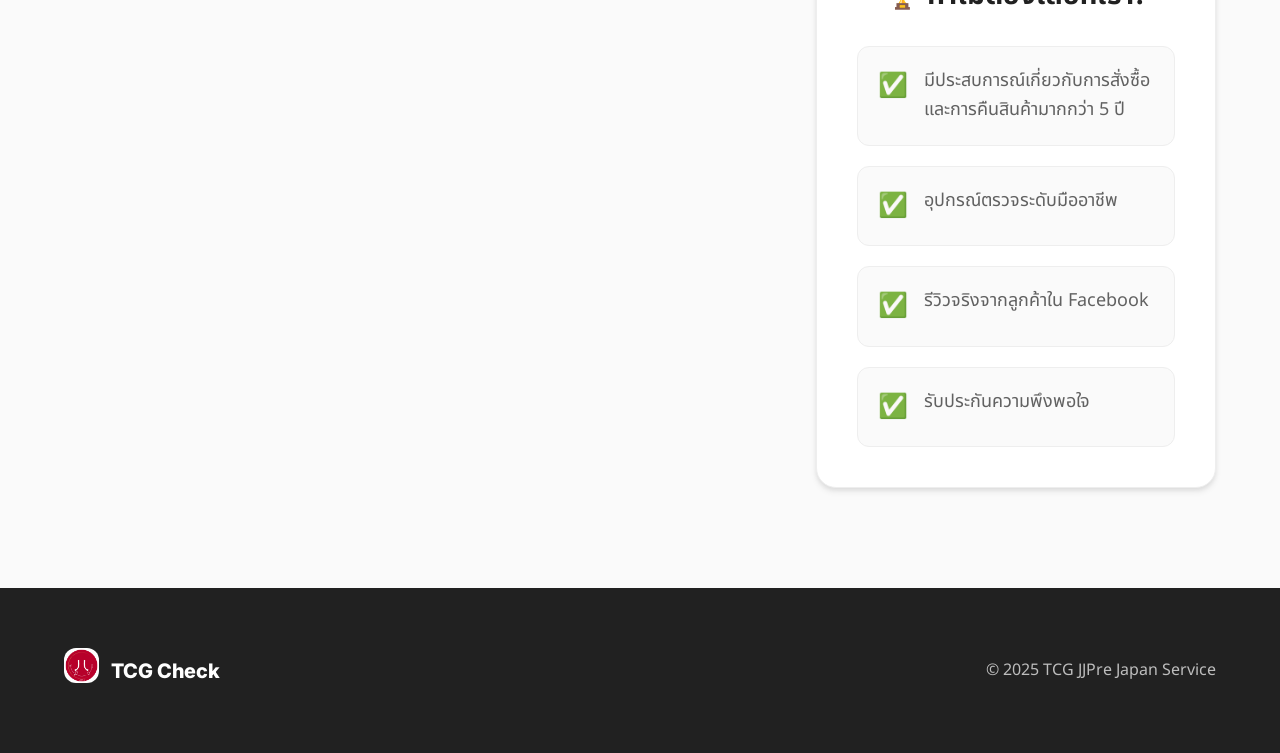
==== commit 9a9dde90: "Fix 26/09/1534" ====
--- a/index.html
+++ b/index.html
@@ -36,7 +36,9 @@
   <nav class="navbar">
     <div class="nav-container">
       <div class="nav-logo">
-        <img src="https://via.placeholder.com/45x45/ff5722/ffffff?text=TCG" alt="TCG Check Logo" class="logo-img">
+        <div class="logo-container">
+          <img src="images/logos/tcg-logo.png" alt="TCG Check Logo" class="logo-img">
+        </div>
         <span class="logo-text">TCG Check</span>
       </div>
       <div class="nav-menu" id="nav-menu">
@@ -85,7 +87,10 @@
   <section id="steps" class="steps-section">
     <div class="container">
       <div class="section-header">
-        <h2 class="section-title">ขั้นตอนการตรวจ</h2>
+        <div class="section-title-container">
+          <img src="images/logos/tcg-logo-nobg.png" alt="TCG Check Logo" class="section-logo">
+          <h2 class="section-title">ขั้นตอนการตรวจ</h2>
+        </div>
         <p class="section-subtitle">กระบวนการตรวจสอบที่เรียบง่ายและรวดเร็ว</p>
       </div>
       
@@ -296,7 +301,9 @@
     <div class="footer-container">
       <div class="footer-content">
         <div class="footer-logo">
-          <img src="https://via.placeholder.com/35x35/ff5722/ffffff?text=TCG" alt="TCG Check Logo" class="logo-img">
+          <div class="logo-container">
+            <img src="images/logos/tcg-logo.png" alt="TCG Check Logo" class="logo-img">
+          </div>
           <span class="logo-text">TCG Check</span>
         </div>
         <div class="footer-text">
--- a/style.css
+++ b/style.css
@@ -109,6 +109,12 @@
   box-shadow: var(--shadow-sm);
 }
 
+.nav-logo .logo-container {
+  position: relative;
+  display: inline-block;
+}
+
+
 .logo-text {
   font-family: var(--font-secondary);
   font-weight: 800;
@@ -193,6 +199,23 @@
   right: 0;
   bottom: 0;
   background: url('data:image/svg+xml,<svg xmlns="http://www.w3.org/2000/svg" viewBox="0 0 100 100"><defs><pattern id="grain" width="100" height="100" patternUnits="userSpaceOnUse"><circle cx="50" cy="50" r="1" fill="%23ffffff" opacity="0.1"/></pattern></defs><rect width="100" height="100" fill="url(%23grain)"/></svg>');
+}
+
+.hero-background::after {
+  content: '';
+  position: absolute;
+  top: 60%;
+  left: 50%;
+  transform: translate(-50%, -50%);
+  width: 80vw;
+  height: 80vh;
+  max-width: 800px;
+  max-height: 800px;
+  background: url('images/logos/tcg-logo-nobg.png') no-repeat center center;
+  background-size: contain;
+  background-blend-mode: multiply;
+  opacity: 0.18;
+  z-index: 1;
 }
 
 .hero-container {
@@ -307,6 +330,17 @@
 .section-header {
   text-align: center;
   margin-bottom: 80px;
+  position: relative;
+}
+
+.section-title-container {
+  display: flex;
+  align-items: center;
+  justify-content: flex-start;
+  gap: 20px;
+  margin-bottom: 20px;
+  position: relative;
+  min-height: 136px;
 }
 
 .section-title {
@@ -315,6 +349,23 @@
   color: var(--dark-color);
   margin-bottom: 20px;
   line-height: 1.2;
+}
+
+.section-title-container .section-title {
+  position: absolute;
+  left: 50%;
+  transform: translateX(-50%);
+  width: 100%;
+  z-index: 2;
+}
+
+.section-logo {
+  width: 136px;
+  height: 136px;
+  opacity: 1.0;
+  margin-top: 0;
+  margin-left: 136px;
+  z-index: 1;
 }
 
 .section-subtitle {
@@ -664,6 +715,23 @@
   width: 35px;
   height: 35px;
   border-radius: var(--border-radius-md);
+}
+
+.logo-container {
+  position: relative;
+  display: inline-block;
+}
+
+.logo-container::before {
+  content: '';
+  position: absolute;
+  top: 0;
+  left: 0;
+  right: 0;
+  bottom: 0;
+  background: var(--white);
+  border-radius: var(--border-radius-md);
+  z-index: -1;
 }
 
 .footer-text {
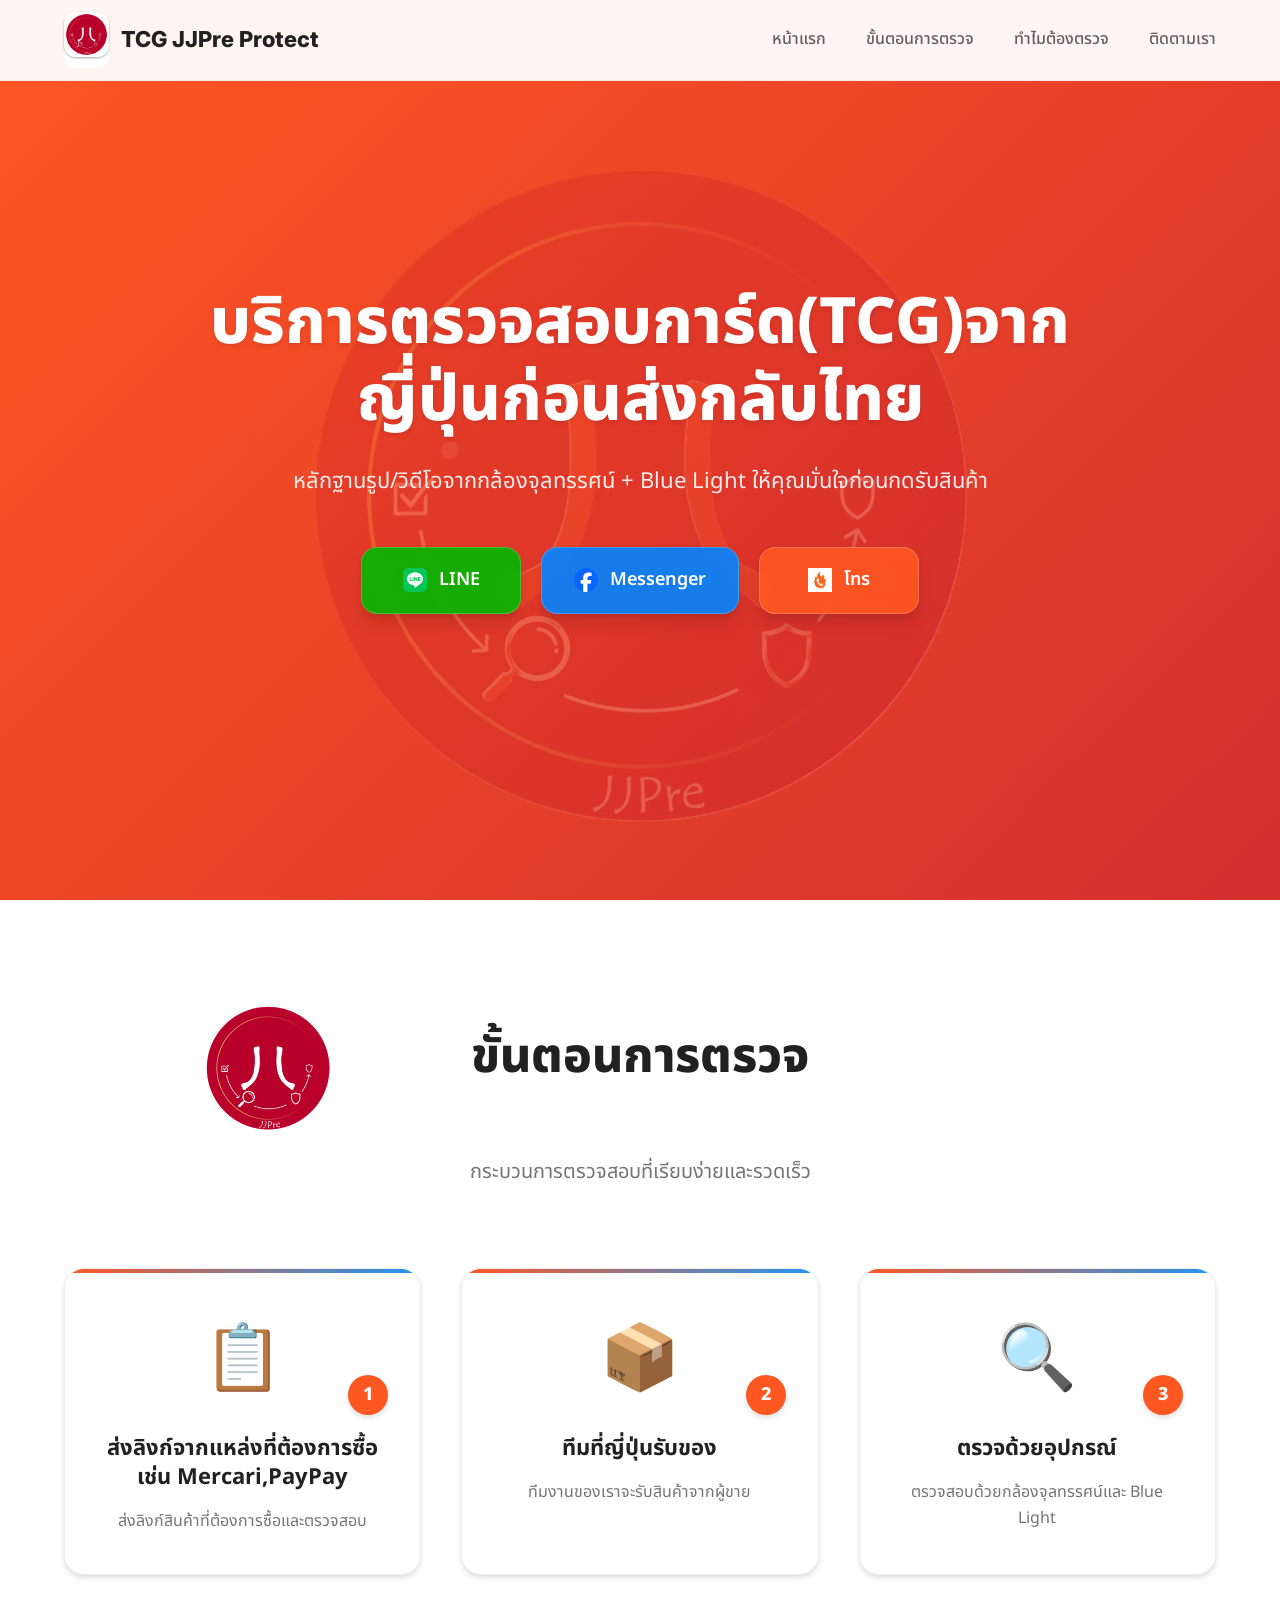
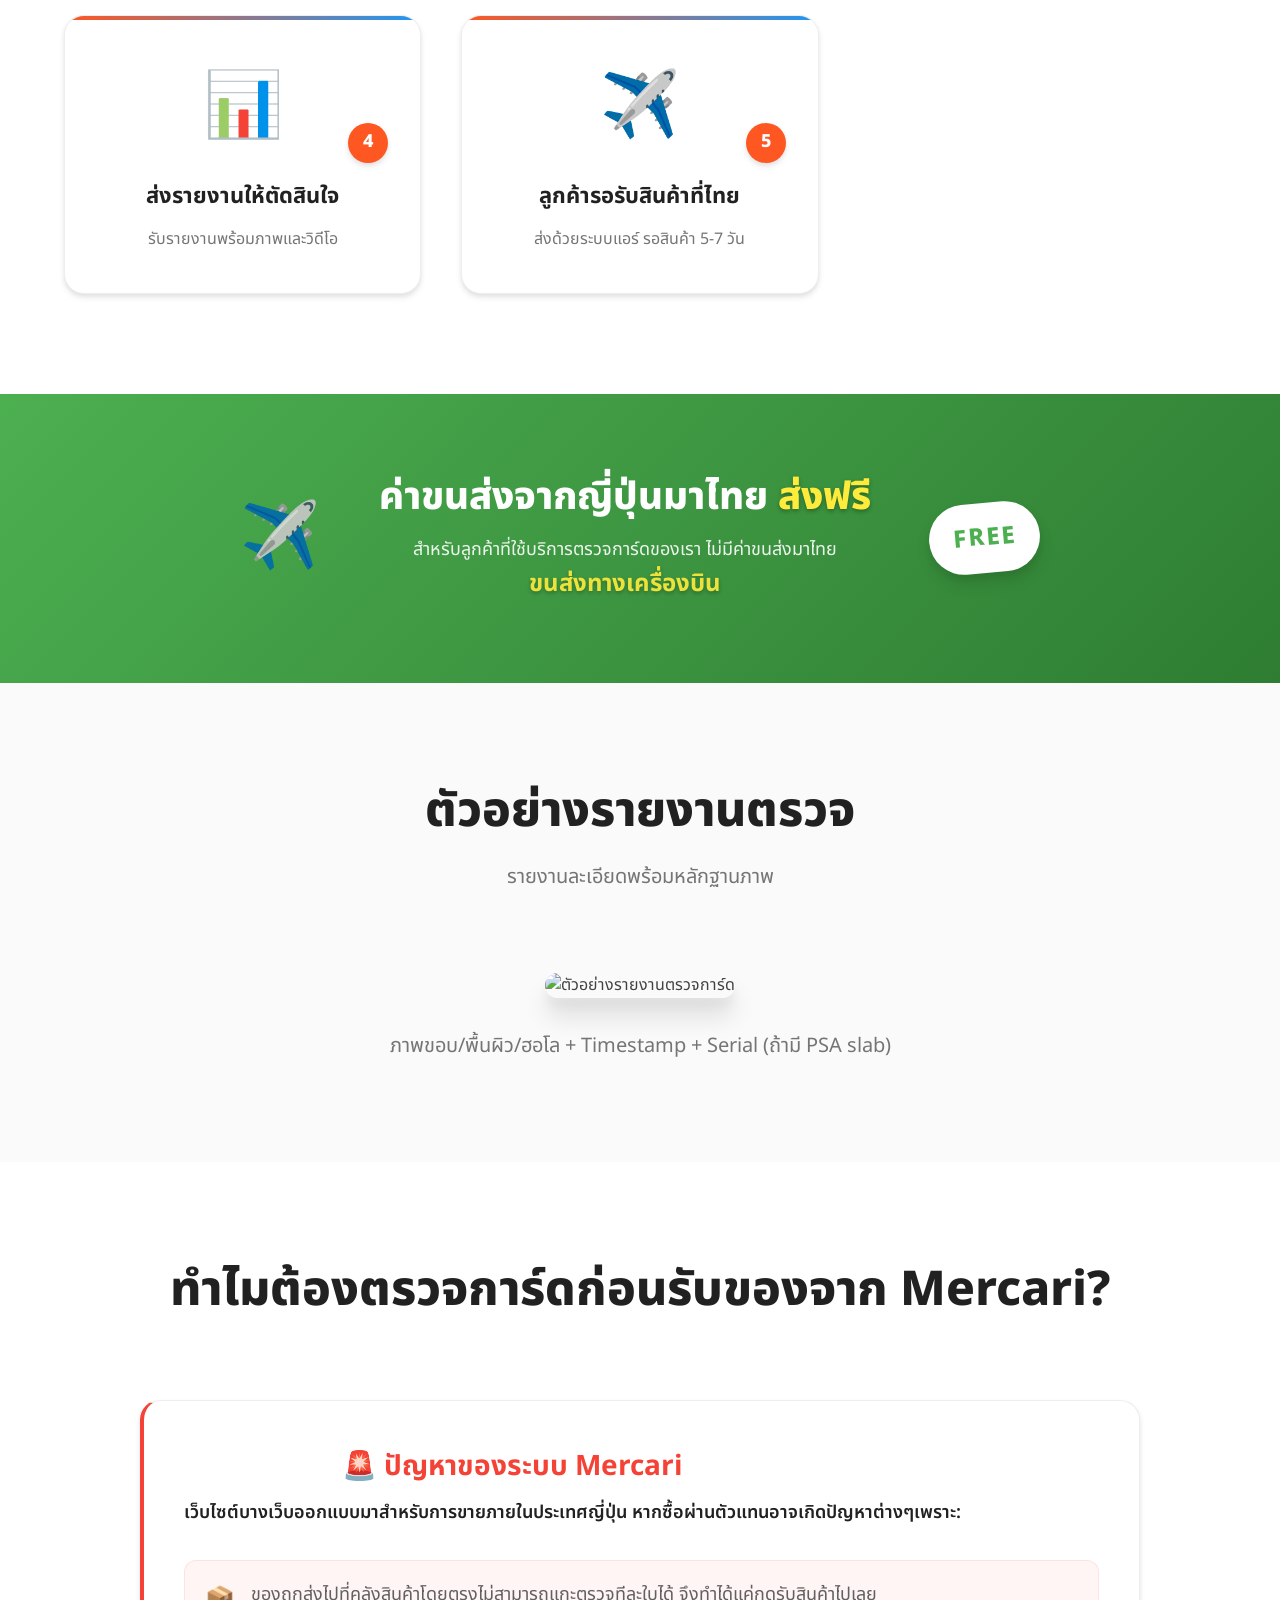
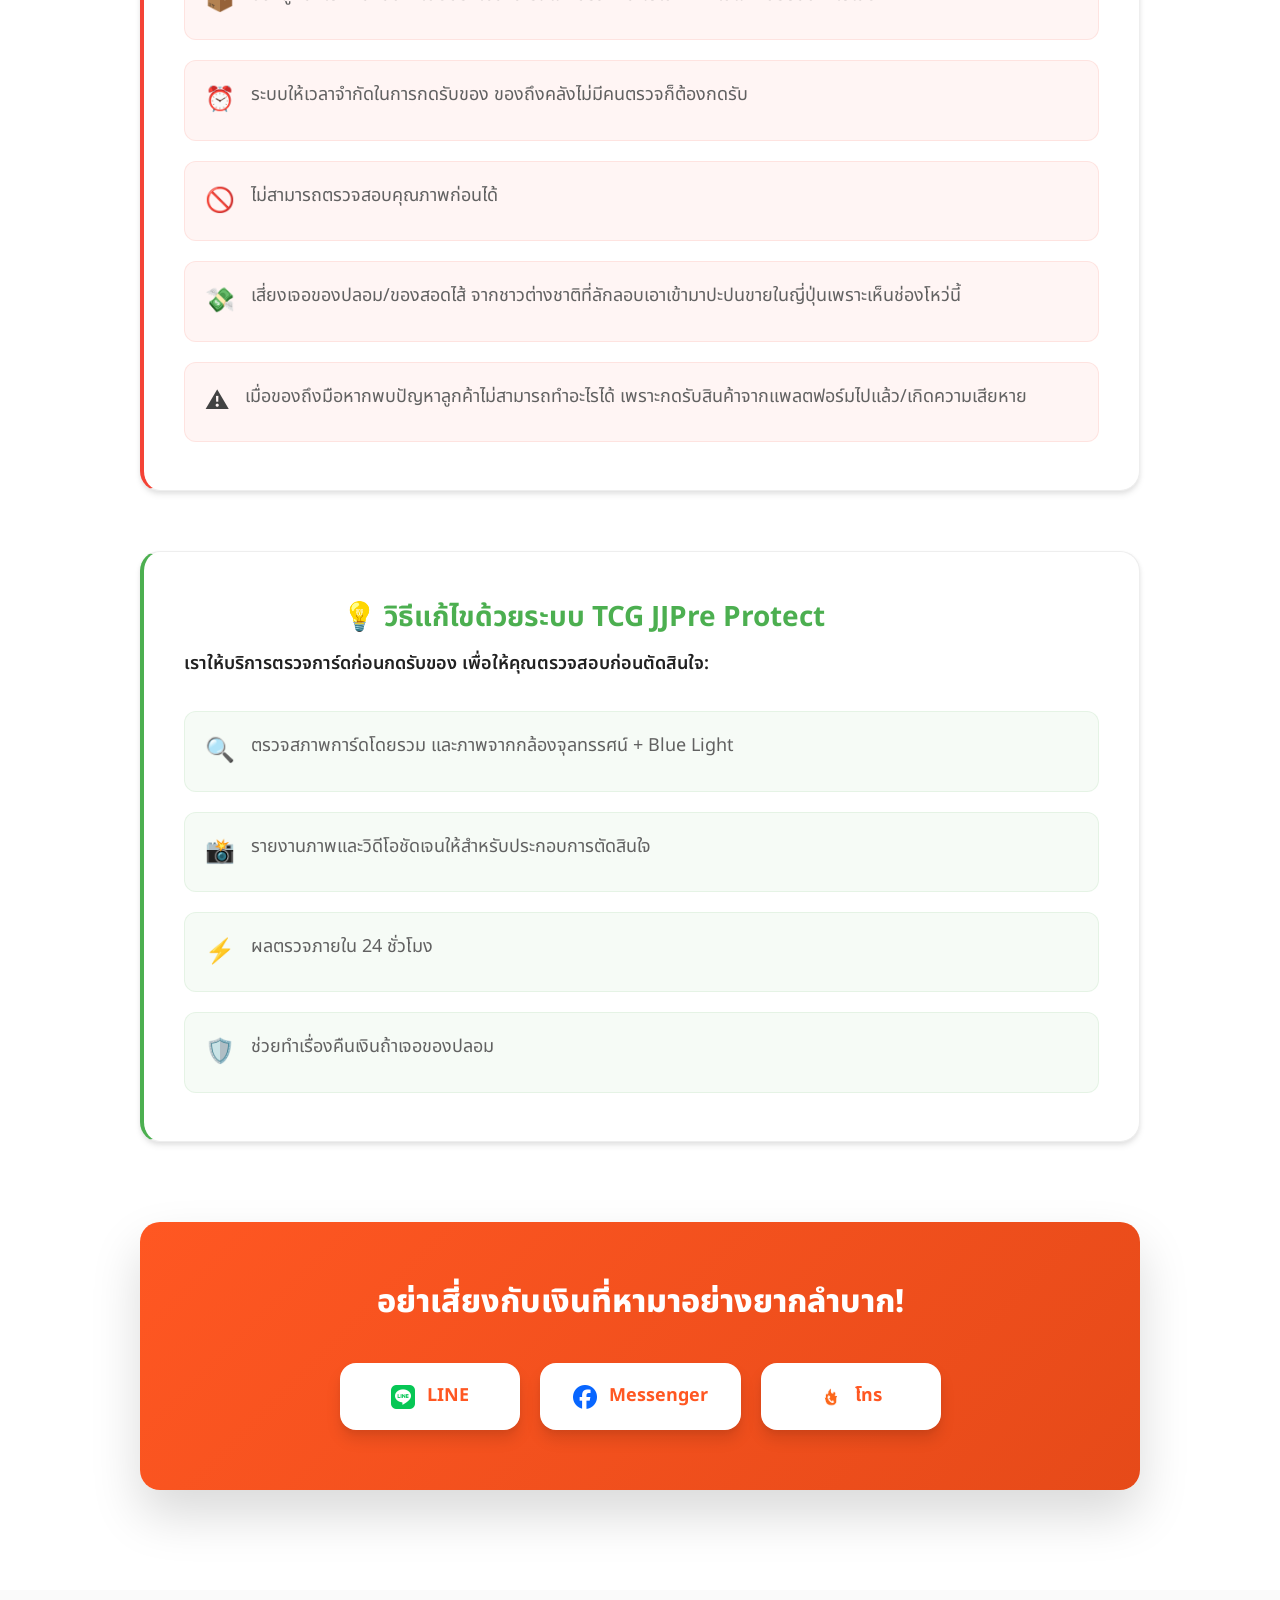
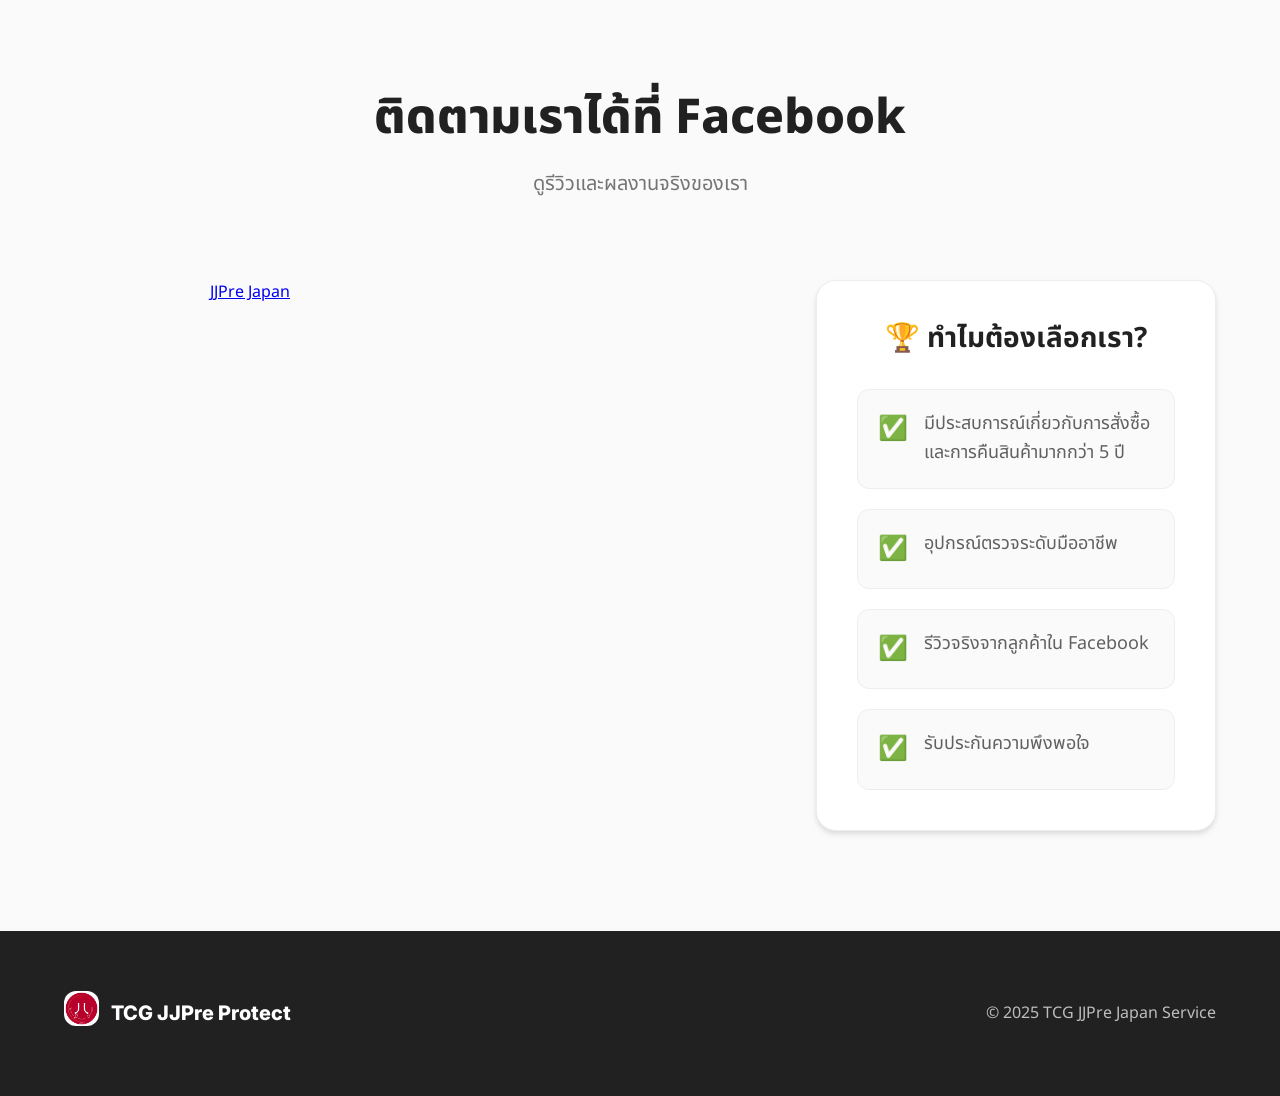
==== commit 8b00d8c7: "Fix 26/09/1534" ====
--- a/index.html
+++ b/index.html
@@ -3,7 +3,7 @@
 <head>
   <meta charset="UTF-8" />
   <meta name="viewport" content="width=device-width,initial-scale=1" />
-  <title>ตรวจการ์ด TCG จากญี่ปุ่น – TCG Check</title>
+  <title>ตรวจการ์ด TCG จากญี่ปุ่น – TCG JJPre Protect</title>
 
   <meta name="description" content="บริการตรวจการ์ด TCG จากญี่ปุ่น ด้วยกล้องจุลทรรศน์ + Blue Light พร้อมรายละเอียดก่อนตัดสินใจยืนยันการรับของจาก Mercari.">
 
@@ -37,9 +37,9 @@
     <div class="nav-container">
       <div class="nav-logo">
         <div class="logo-container">
-          <img src="images/logos/tcg-logo.png" alt="TCG Check Logo" class="logo-img">
-        </div>
-        <span class="logo-text">TCG Check</span>
+          <img src="images/logos/tcg-logo.png" alt="TCG JJPre Protect Logo" class="logo-img">
+        </div>
+        <span class="logo-text">TCG JJPre Protect</span>
       </div>
       <div class="nav-menu" id="nav-menu">
         <a href="#home" class="nav-link">หน้าแรก</a>
@@ -60,7 +60,7 @@
     <div class="hero-background"></div>
     <div class="hero-container">
       <div class="hero-content">
-        <h1 class="hero-title">บริการตรวจการ์ด TCG จากญี่ปุ่นก่อนส่งกลับไทย</h1>
+        <h1 class="hero-title">บริการตรวจสอบการ์ด(TCG)จากญี่ปุ่นก่อนส่งกลับไทย</h1>
         <p class="hero-subtitle">หลักฐานรูป/วิดีโอจากกล้องจุลทรรศน์ + Blue Light ให้คุณมั่นใจก่อนกดรับสินค้า</p>
         
         <div class="hero-cta">
@@ -88,7 +88,7 @@
     <div class="container">
       <div class="section-header">
         <div class="section-title-container">
-          <img src="images/logos/tcg-logo-nobg.png" alt="TCG Check Logo" class="section-logo">
+          <img src="images/logos/tcg-logo-nobg.png" alt="TCG JJPre Protect Logo" class="section-logo">
           <h2 class="section-title">ขั้นตอนการตรวจ</h2>
         </div>
         <p class="section-subtitle">กระบวนการตรวจสอบที่เรียบง่ายและรวดเร็ว</p>
@@ -101,8 +101,8 @@
           </div>
           <div class="step-content">
             <div class="step-number">1</div>
-            <h3 class="step-title">ส่งลิงก์ Mercari</h3>
-            <p class="step-description">ส่งลิงก์สินค้าที่ต้องการตรวจสอบ</p>
+            <h3 class="step-title">ส่งลิงก์จากแหล่งที่ต้องการซื้อเช่น Mercari,PayPay</h3>
+            <p class="step-description">ส่งลิงก์สินค้าที่ต้องการซื้อและตรวจสอบ</p>
           </div>
         </div>
         
@@ -138,9 +138,38 @@
             <p class="step-description">รับรายงานพร้อมภาพและวิดีโอ</p>
           </div>
         </div>
+        
+        <div class="step-card">
+          <div class="step-icon">
+            <span class="icon">✈️</span>
+          </div>
+          <div class="step-content">
+            <div class="step-number">5</div>
+            <h3 class="step-title">ลูกค้ารอรับสินค้าที่ไทย</h3>
+            <p class="step-description">ส่งด้วยระบบแอร์ รอสินค้า 5-7 วัน</p>
+          </div>
+        </div>
       </div>
       </div>
     </section>
+
+  <!-- Free Shipping Section -->
+  <section class="free-shipping-section">
+    <div class="container">
+      <div class="free-shipping-content">
+        <div class="shipping-icon">
+          <span class="icon">✈️</span>
+        </div>
+        <div class="shipping-text">
+          <h2 class="shipping-title">ค่าขนส่งจากญี่ปุ่นมาไทย <span class="highlight">ส่งฟรี</span></h2>
+          <p class="shipping-description">สำหรับลูกค้าที่ใช้บริการตรวจการ์ดของเรา ไม่มีค่าขนส่งมาไทย<br><span class="airline-text">ขนส่งทางเครื่องบิน</span></p>
+        </div>
+        <div class="shipping-badge">
+          <span class="badge-text">FREE</span>
+        </div>
+      </div>
+    </div>
+  </section>
 
   <!-- Report Example Section -->
   <section class="report-section">
@@ -172,12 +201,12 @@
         <div class="article-grid">
           <div class="problem-section">
             <h3 class="section-subtitle problem-title">🚨 ปัญหาของระบบ Mercari</h3>
-            <p>เว็บไซต์บางเว็บออกแบบมาสำหรับการขายภายในประเทศญี่ปุ่น เมื่อซื้อของผ่านเพจรับกดหรือตัวแทน พวกเขาต้องกดรับของโดยอัตโนมัติเพราะ:</p>
+            <p class="problem-intro">เว็บไซต์บางเว็บออกแบบมาสำหรับการขายภายในประเทศญี่ปุ่น หากซื้อผ่านตัวแทนอาจเกิดปัญหาต่างๆเพราะ:</p>
             
             <div class="problem-list">
               <div class="problem-item">
                 <div class="problem-icon">📦</div>
-                <p>ของถูกส่งไปที่คลังสินค้าโดยตรงไม่สามารถแกะตรวจทีละใบได้</p>
+                <p>ของถูกส่งไปที่คลังสินค้าโดยตรงไม่สามารถแกะตรวจทีละใบได้ จึงทำได้แค่กดรับสินค้าไปเลย</p>
               </div>
               <div class="problem-item">
                 <div class="problem-icon">⏰</div>
@@ -189,7 +218,7 @@
               </div>
               <div class="problem-item">
                 <div class="problem-icon">💸</div>
-                <p>เสี่ยงเจอของปลอม/ของสอดไส้ จากชาวต่างชาติที่ลักลอบเอาเข้ามาปะปนขายในญี่ปุ่น</p>
+                <p>เสี่ยงเจอของปลอม/ของสอดไส้ จากชาวต่างชาติที่ลักลอบเอาเข้ามาปะปนขายในญี่ปุ่นเพราะเห็นช่องโหว่นี้</p>
               </div>
               <div class="problem-item">
                 <div class="problem-icon">⚠️</div>
@@ -199,8 +228,8 @@
           </div>
 
           <div class="solution-section">
-            <h3 class="section-subtitle solution-title">💡 วิธีแก้ไขด้วยระบบ TCG Check</h3>
-            <p>เราให้บริการตรวจการ์ดก่อนกดรับของ เพื่อให้คุณตรวจสอบก่อนตัดสินใจ:</p>
+            <h3 class="section-subtitle solution-title">💡 วิธีแก้ไขด้วยระบบ TCG JJPre Protect</h3>
+            <p class="solution-intro">เราให้บริการตรวจการ์ดก่อนกดรับของ เพื่อให้คุณตรวจสอบก่อนตัดสินใจ:</p>
             
             <div class="solution-list">
               <div class="solution-item">
@@ -302,9 +331,9 @@
       <div class="footer-content">
         <div class="footer-logo">
           <div class="logo-container">
-            <img src="images/logos/tcg-logo.png" alt="TCG Check Logo" class="logo-img">
-          </div>
-          <span class="logo-text">TCG Check</span>
+            <img src="images/logos/tcg-logo.png" alt="TCG JJPre Protect Logo" class="logo-img">
+          </div>
+          <span class="logo-text">TCG JJPre Protect</span>
         </div>
         <div class="footer-text">
           © 2025 TCG JJPre Japan Service
--- a/style.css
+++ b/style.css
@@ -204,7 +204,7 @@
 .hero-background::after {
   content: '';
   position: absolute;
-  top: 60%;
+  top: 55%;
   left: 50%;
   transform: translate(-50%, -50%);
   width: 80vw;
@@ -327,6 +327,73 @@
   padding: 100px 0;
 }
 
+/* Free Shipping Section */
+.free-shipping-section {
+  background: linear-gradient(135deg, #4caf50 0%, #2e7d32 100%);
+  color: var(--white);
+  padding: 80px 0;
+}
+
+.free-shipping-content {
+  display: flex;
+  align-items: center;
+  justify-content: center;
+  gap: 40px;
+  max-width: 800px;
+  margin: 0 auto;
+  text-align: center;
+}
+
+.shipping-icon {
+  font-size: 4rem;
+  opacity: 0.9;
+}
+
+.shipping-text {
+  flex: 1;
+}
+
+.shipping-title {
+  font-size: clamp(1.75rem, 3vw, 2.5rem);
+  font-weight: 800;
+  margin-bottom: 16px;
+  line-height: 1.2;
+}
+
+.shipping-title .highlight {
+  color: #ffeb3b;
+  text-shadow: 0 2px 4px rgba(0, 0, 0, 0.3);
+}
+
+.shipping-description {
+  font-size: 1.125rem;
+  opacity: 0.9;
+  line-height: 1.6;
+  margin: 0;
+}
+
+.airline-text {
+  font-size: 1.5rem;
+  font-weight: 700;
+  color: #ffeb3b;
+  text-shadow: 0 2px 4px rgba(0, 0, 0, 0.3);
+}
+
+.shipping-badge {
+  background: var(--white);
+  color: #4caf50;
+  padding: 16px 24px;
+  border-radius: 50px;
+  box-shadow: var(--shadow-lg);
+  transform: rotate(-5deg);
+}
+
+.badge-text {
+  font-size: 1.5rem;
+  font-weight: 800;
+  letter-spacing: 2px;
+}
+
 .section-header {
   text-align: center;
   margin-bottom: 80px;
@@ -532,8 +599,26 @@
   color: var(--danger-color);
 }
 
+.problem-intro {
+  font-size: 1.125rem;
+  font-weight: 600;
+  line-height: 1.6;
+  margin-bottom: 32px;
+  margin-top: -10px;
+  color: var(--dark-color);
+}
+
 .solution-title {
   color: var(--success-color);
+}
+
+.solution-intro {
+  font-size: 1.125rem;
+  font-weight: 600;
+  line-height: 1.6;
+  margin-bottom: 32px;
+  margin-top: -10px;
+  color: var(--dark-color);
 }
 
 .problem-list,
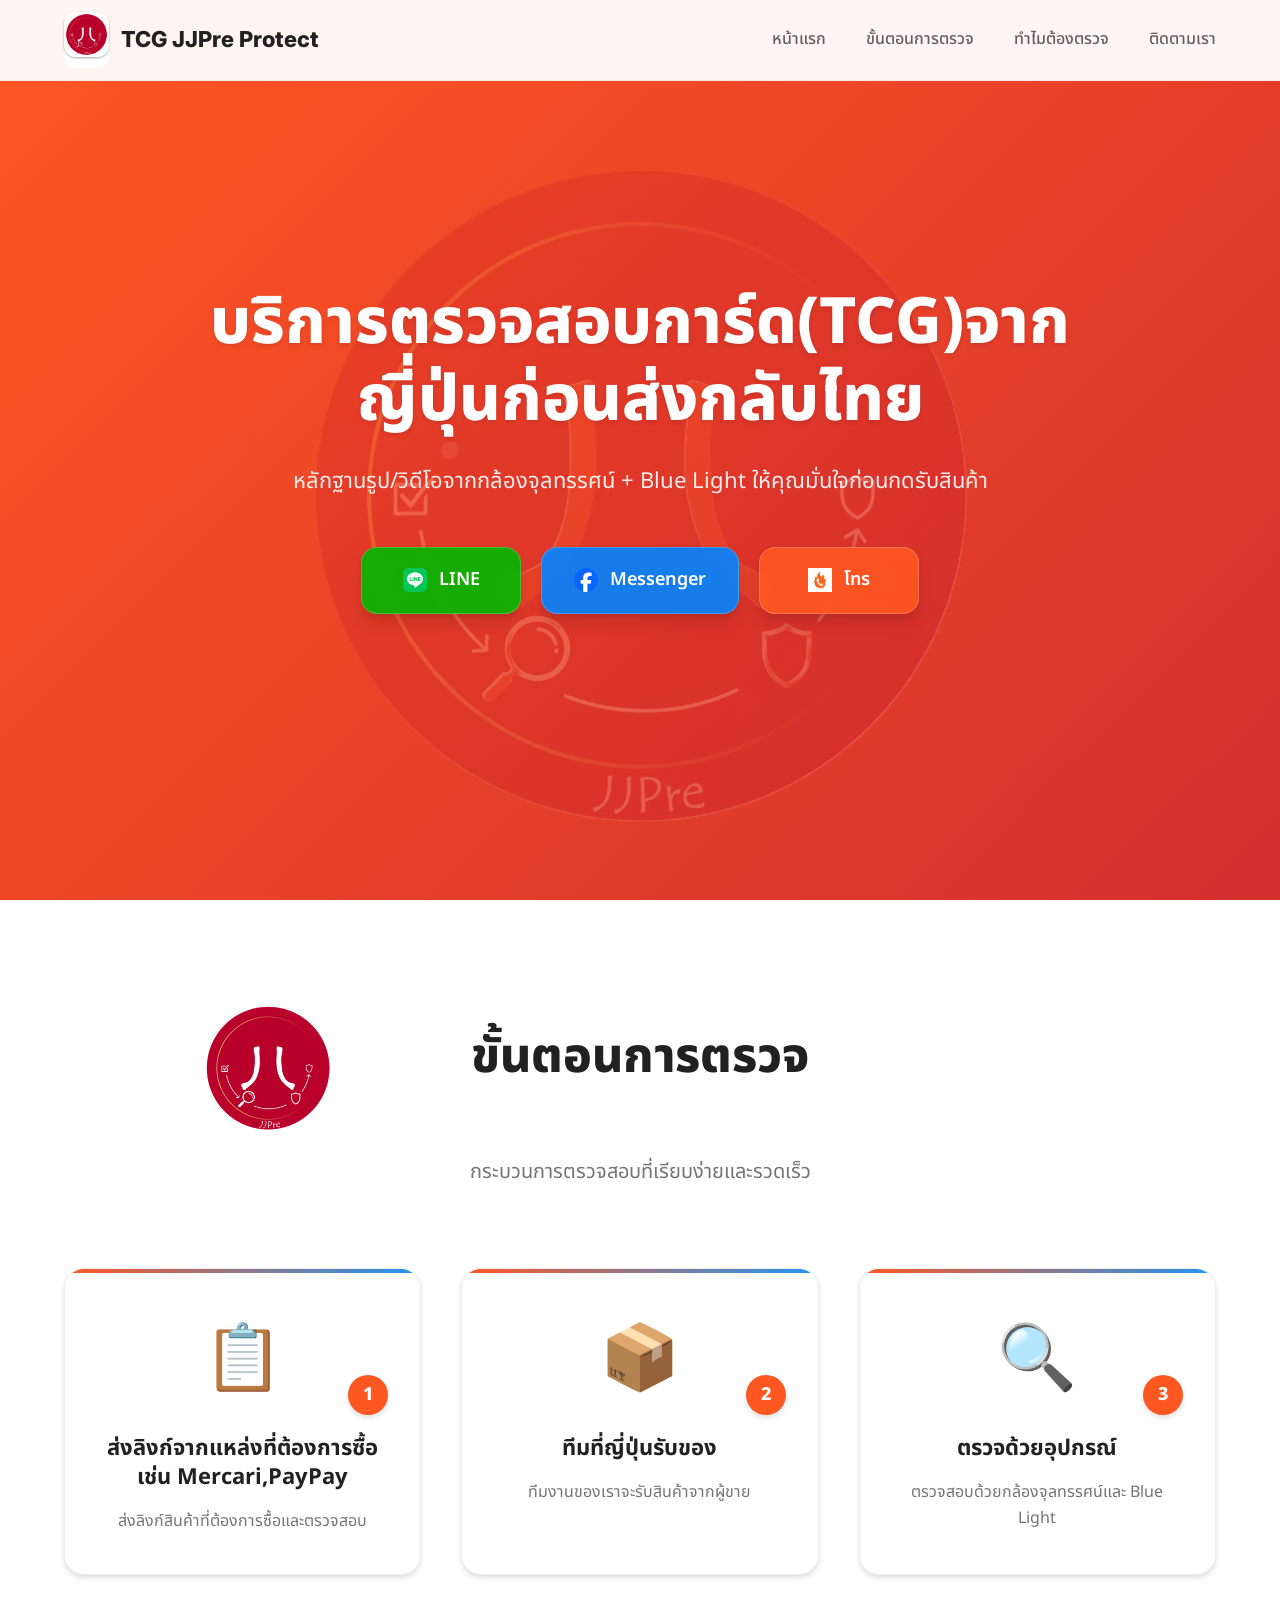
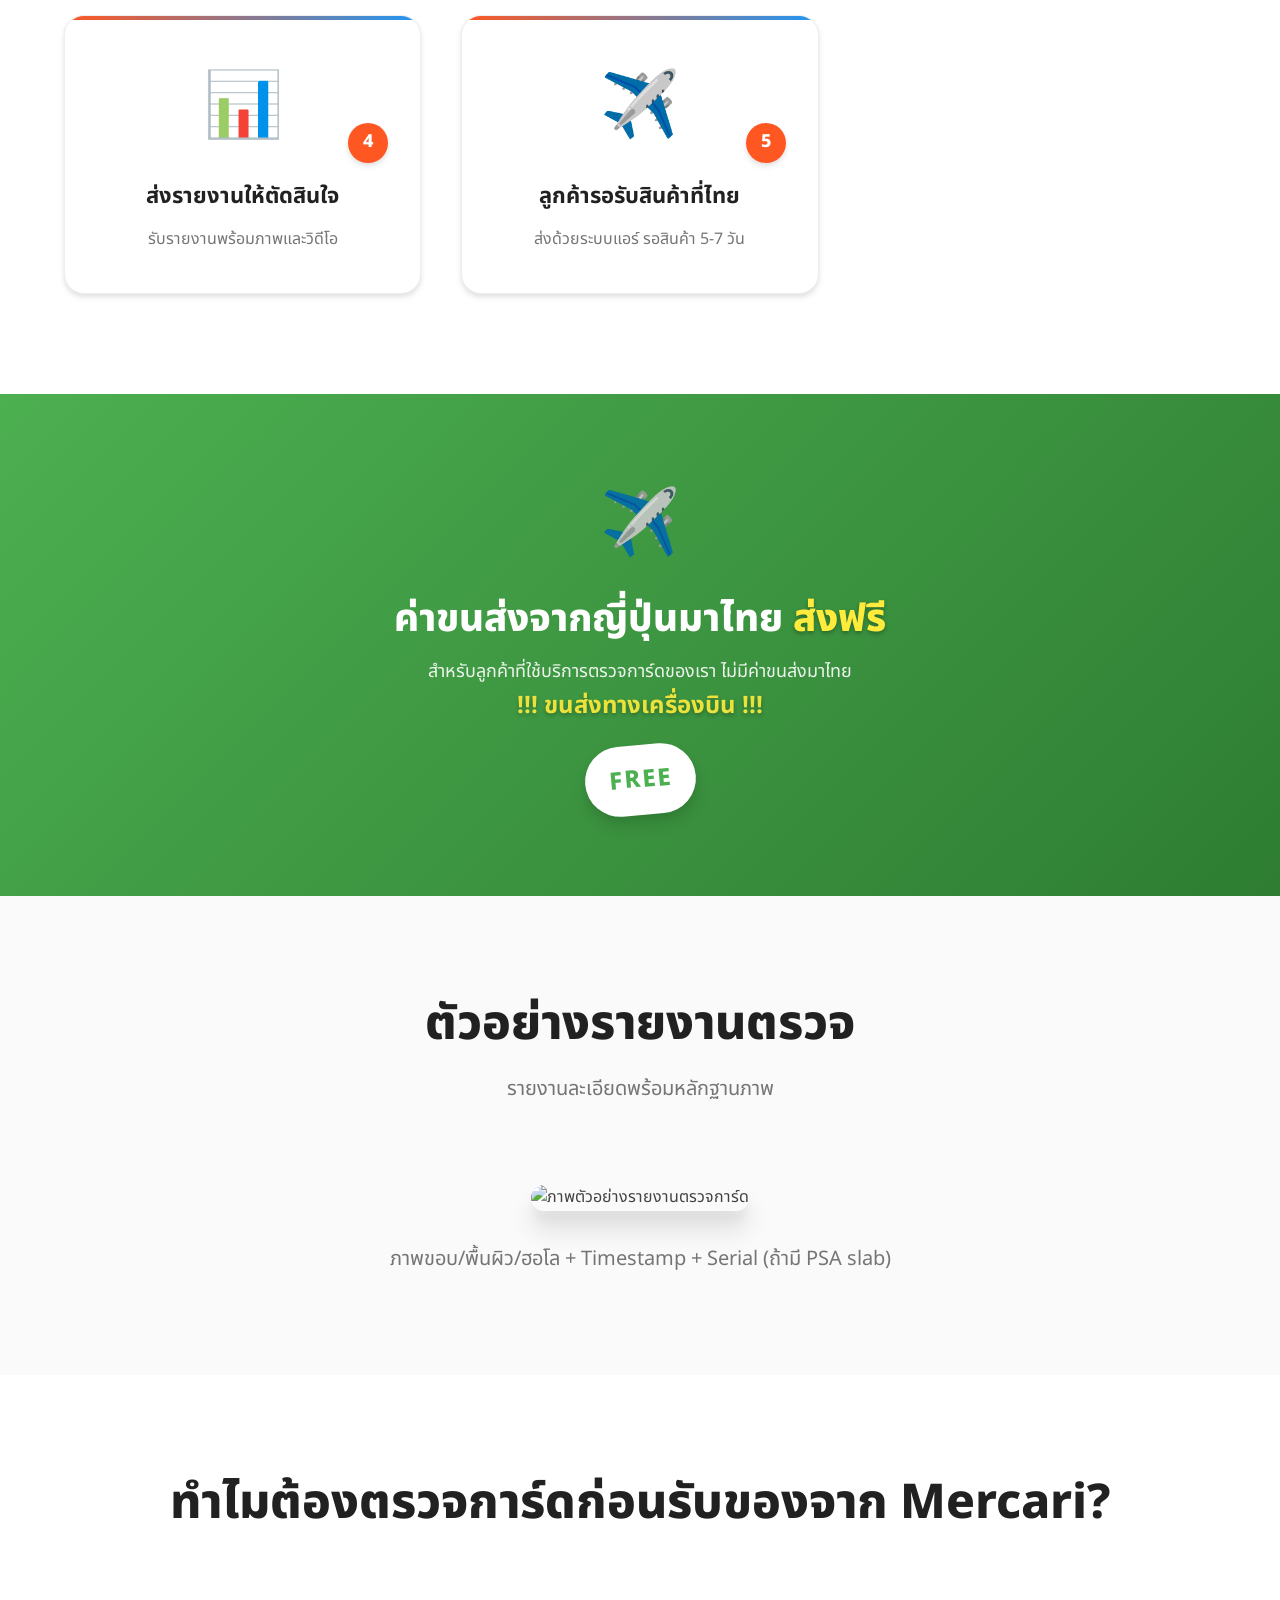
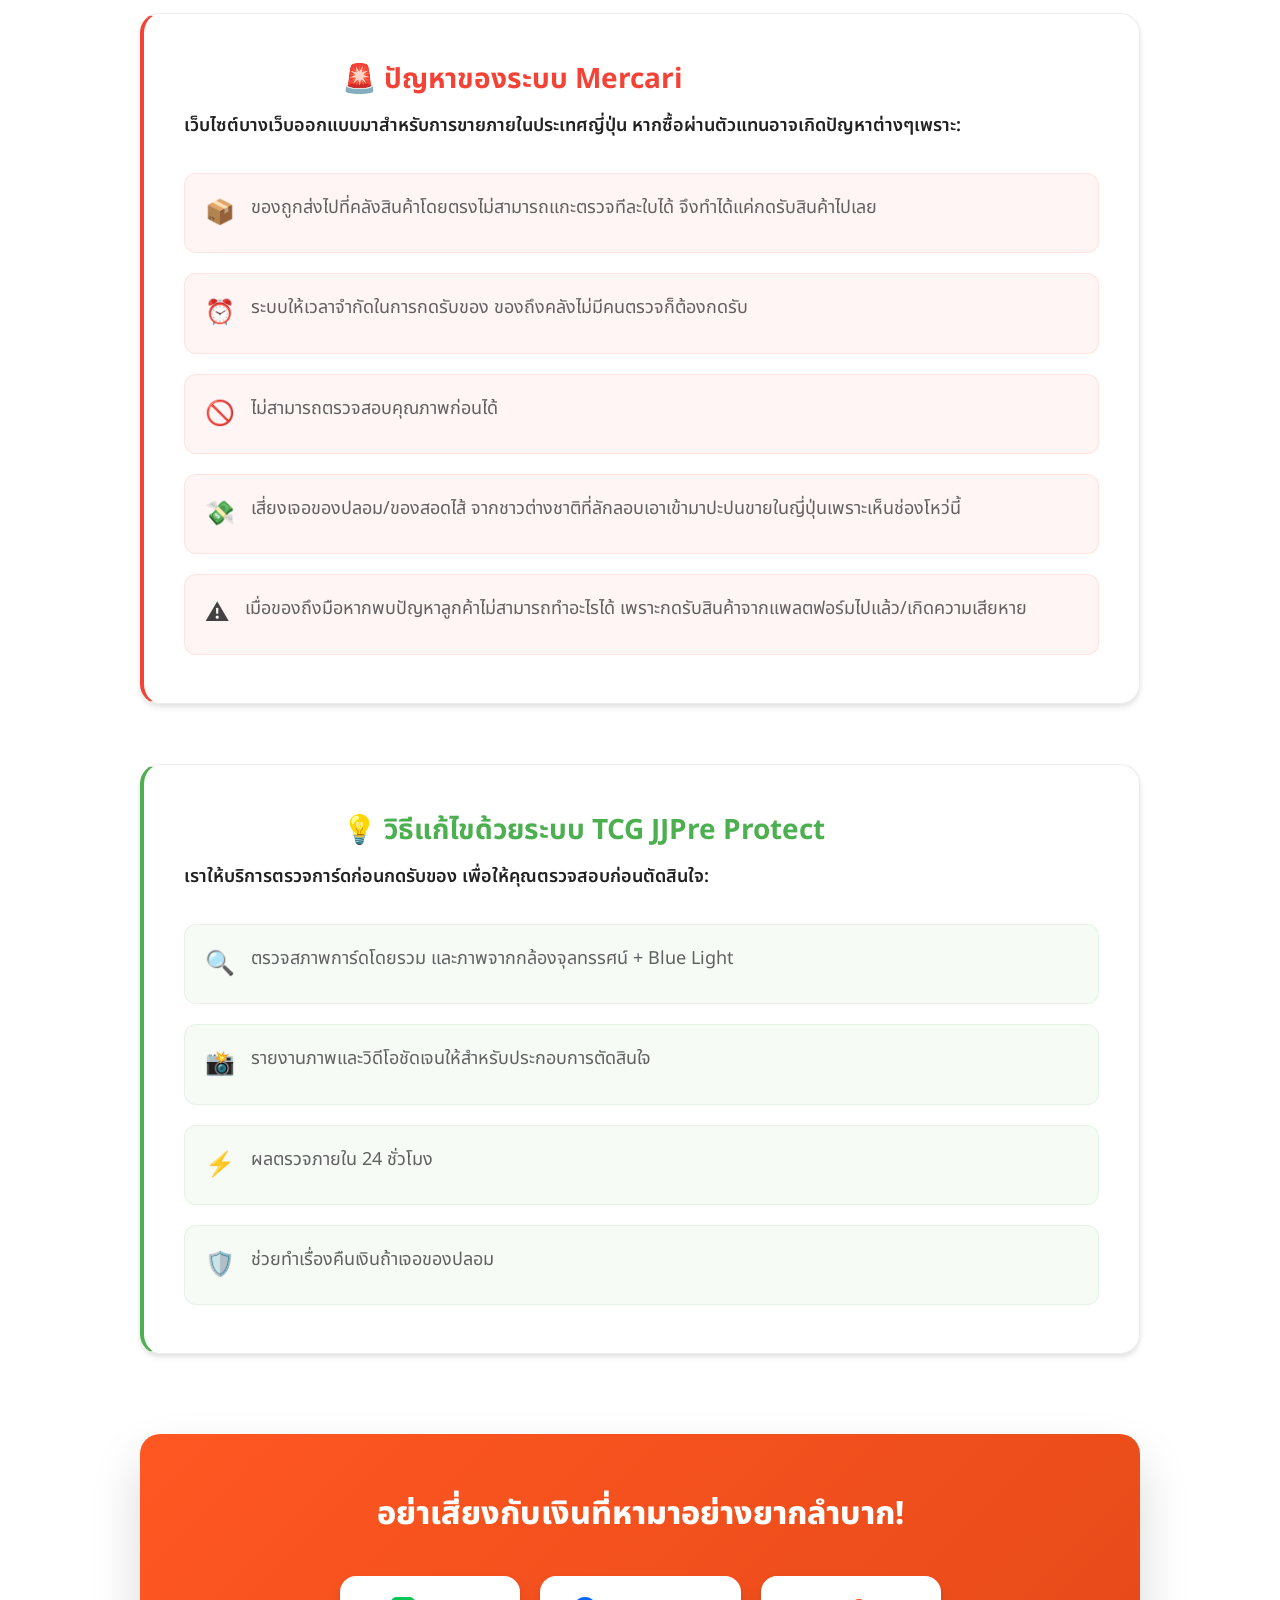
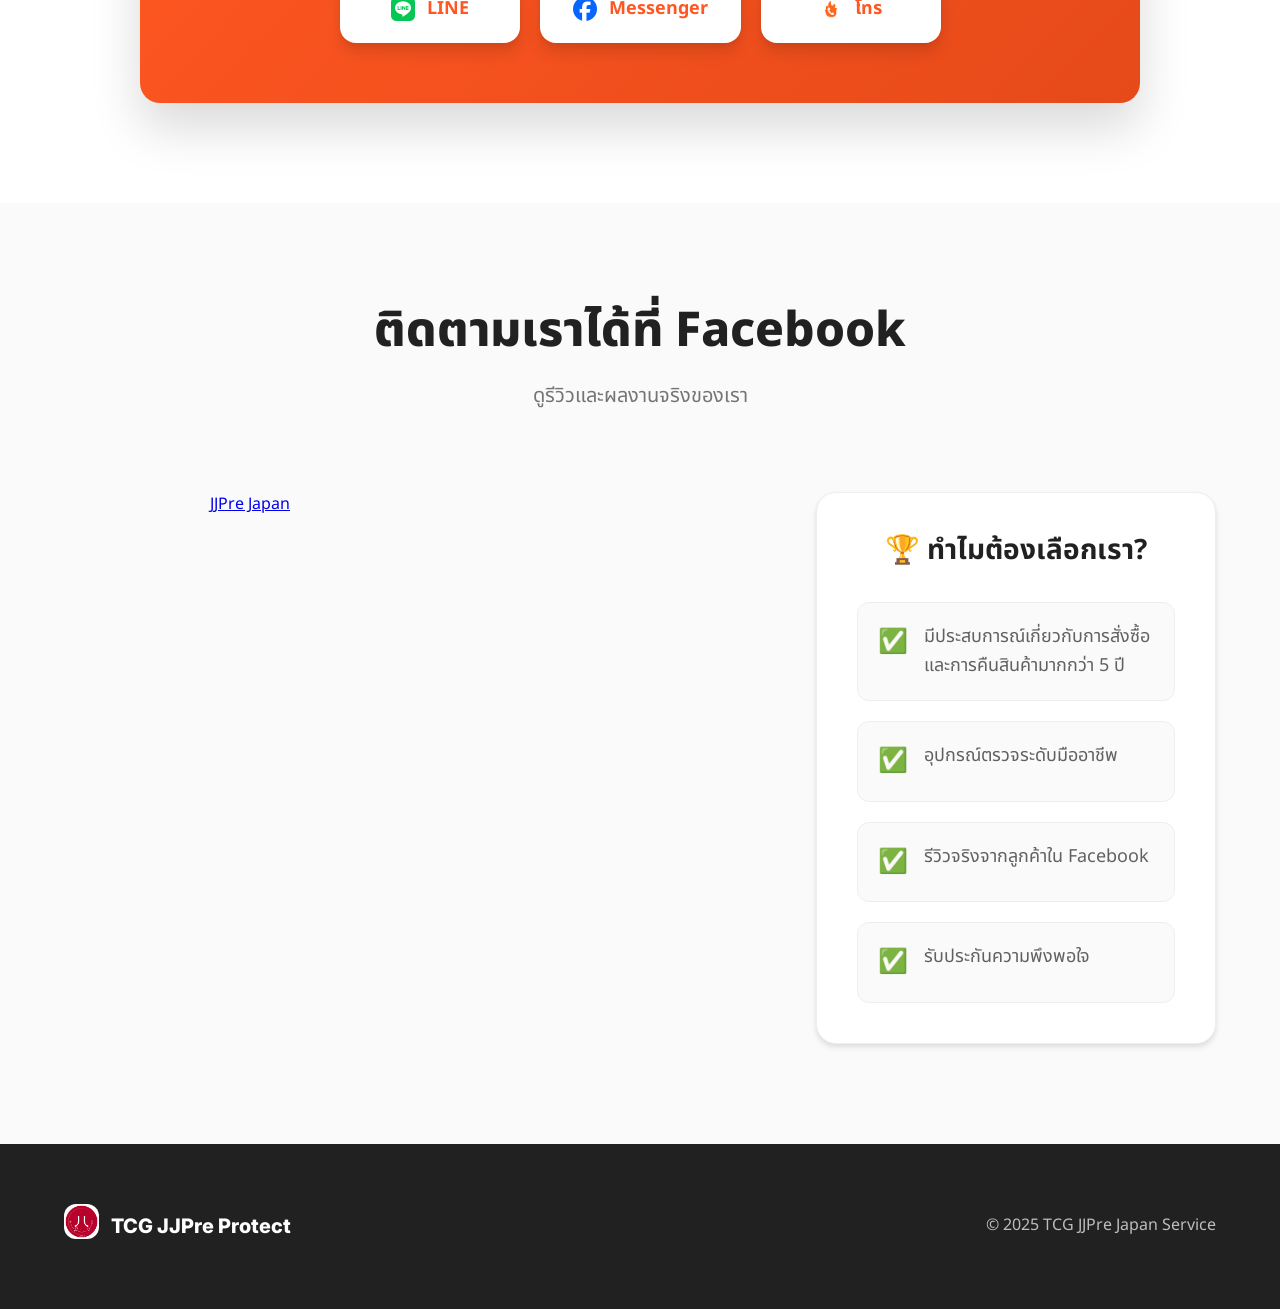
==== commit 2deb6670: "Fix 26/09/1534" ====
--- a/index.html
+++ b/index.html
@@ -5,7 +5,24 @@
   <meta name="viewport" content="width=device-width,initial-scale=1" />
   <title>ตรวจการ์ด TCG จากญี่ปุ่น – TCG JJPre Protect</title>
 
-  <meta name="description" content="บริการตรวจการ์ด TCG จากญี่ปุ่น ด้วยกล้องจุลทรรศน์ + Blue Light พร้อมรายละเอียดก่อนตัดสินใจยืนยันการรับของจาก Mercari.">
+  <meta name="description" content="บริการตรวจการ์ด TCG จาก Mercari ญี่ปุ่น ตรวจสอบด้วยกล้องจุลทรรศน์และ Blue Light มั่นใจก่อนกดรับสินค้า">
+
+  <!-- Canonical URL -->
+  <link rel="canonical" href="https://tcg-jjpre.knox-thought.com/">
+
+  <!-- Open Graph Meta Tags -->
+  <meta property="og:title" content="ตรวจการ์ด TCG จากญี่ปุ่น – TCG JJPre Protect">
+  <meta property="og:description" content="บริการตรวจการ์ด TCG จาก Mercari ญี่ปุ่น ตรวจสอบด้วยกล้องจุลทรรศน์และ Blue Light มั่นใจก่อนกดรับสินค้า">
+  <meta property="og:image" content="https://tcg-jjpre.knox-thought.com/images/tcg-og.png">
+  <meta property="og:url" content="https://tcg-jjpre.knox-thought.com/">
+  <meta property="og:type" content="website">
+  <meta property="og:site_name" content="TCG JJPre Protect">
+
+  <!-- Twitter Card Meta Tags -->
+  <meta name="twitter:card" content="summary_large_image">
+  <meta name="twitter:title" content="ตรวจการ์ด TCG จากญี่ปุ่น – TCG JJPre Protect">
+  <meta name="twitter:description" content="บริการตรวจการ์ด TCG จาก Mercari ญี่ปุ่น ตรวจสอบด้วยกล้องจุลทรรศน์และ Blue Light มั่นใจก่อนกดรับสินค้า">
+  <meta name="twitter:image" content="https://tcg-jjpre.knox-thought.com/images/tcg-og.png">
 
   <!-- Google Fonts -->
   <link href="https://fonts.googleapis.com/css2?family=Noto+Sans+Thai:wght@300;400;500;600;700;800&display=swap" rel="stylesheet">
@@ -13,6 +30,24 @@
 
   <!-- CSS -->
   <link rel="stylesheet" href="style.css?v=4" />
+
+  <!-- Structured Data - Service -->
+  <script type="application/ld+json">
+  {
+    "@context": "https://schema.org",
+    "@type": "Service",
+    "name": "TCG JJPre Protect",
+    "description": "บริการตรวจการ์ด TCG จาก Mercari ญี่ปุ่น ตรวจสอบด้วยกล้องจุลทรรศน์และ Blue Light มั่นใจก่อนกดรับสินค้า",
+    "provider": {
+      "@type": "Organization",
+      "name": "JJPre",
+      "logo": "https://tcg-jjpre.knox-thought.com/images/logos/tcg-logo.png",
+      "url": "https://tcg-jjpre.knox-thought.com/"
+    },
+    "image": "https://tcg-jjpre.knox-thought.com/images/tcg-og.png",
+    "url": "https://tcg-jjpre.knox-thought.com/"
+  }
+  </script>
 
   <!-- Google Tag Manager -->
   <script>
@@ -33,11 +68,11 @@
   <!-- End Google Tag Manager (noscript) -->
 
   <!-- Top Navigation -->
-  <nav class="navbar">
+  <nav class="navbar" role="navigation" aria-label="หลัก">
     <div class="nav-container">
       <div class="nav-logo">
         <div class="logo-container">
-          <img src="images/logos/tcg-logo.png" alt="TCG JJPre Protect Logo" class="logo-img">
+          <img src="images/logos/tcg-logo.png" alt="โลโก้ TCG JJPre Protect" class="logo-img">
         </div>
         <span class="logo-text">TCG JJPre Protect</span>
       </div>
@@ -47,7 +82,7 @@
         <a href="#article-section" class="nav-link">ทำไมต้องตรวจ</a>
         <a href="#facebook" class="nav-link">ติดตามเรา</a>
       </div>
-      <div class="nav-toggle" id="nav-toggle">
+      <div class="nav-toggle" id="nav-toggle" aria-label="เปิดเมนู" role="button" tabindex="0">
         <span class="bar"></span>
         <span class="bar"></span>
         <span class="bar"></span>
@@ -65,16 +100,16 @@
         
         <div class="hero-cta">
           <div class="contact-buttons">
-            <a href="https://line.me/ti/p/~your_line_id" target="_blank" class="contact-btn line-btn" id="lineBtn" title="LINE">
-              <img src="images/icons/line-logo.png" alt="LINE" class="logo-img">
+            <a href="https://line.me/ti/p/~your_line_id" target="_blank" class="contact-btn line-btn" id="lineBtn" title="ติดต่อผ่าน LINE" aria-label="ติดต่อผ่าน LINE">
+              <img src="images/icons/line-logo.png" alt="โลโก้ LINE สำหรับติดต่อบริการตรวจการ์ด" class="logo-img">
               <span>LINE</span>
             </a>
-            <a href="https://m.me/your_facebook_page" target="_blank" class="contact-btn messenger-btn" id="messengerBtn" title="Facebook Messenger">
-              <img src="images/icons/facebook-logo.png" alt="Messenger" class="logo-img">
+            <a href="https://m.me/your_facebook_page" target="_blank" class="contact-btn messenger-btn" id="messengerBtn" title="ติดต่อผ่าน Facebook Messenger" aria-label="ติดต่อผ่าน Facebook Messenger">
+              <img src="images/icons/facebook-logo.png" alt="โลโก้ Facebook Messenger สำหรับติดต่อบริการตรวจการ์ด" class="logo-img">
               <span>Messenger</span>
             </a>
-            <a href="tel:+66xxxxxxxxx" class="contact-btn phone-btn" id="phoneBtn" title="โทรศัพท์">
-              <img src="images/icons/phone-logo.png" alt="โทร" class="logo-img">
+            <a href="tel:+66xxxxxxxxx" class="contact-btn phone-btn" id="phoneBtn" title="โทรศัพท์ติดต่อ" aria-label="โทรศัพท์ติดต่อ">
+              <img src="images/icons/phone-logo.png" alt="ไอคอนโทรศัพท์สำหรับติดต่อบริการตรวจการ์ด" class="logo-img">
               <span>โทร</span>
             </a>
           </div>
@@ -88,7 +123,7 @@
     <div class="container">
       <div class="section-header">
         <div class="section-title-container">
-          <img src="images/logos/tcg-logo-nobg.png" alt="TCG JJPre Protect Logo" class="section-logo">
+          <img src="images/logos/tcg-logo-nobg.png" alt="โลโก้ TCG JJPre Protect" class="section-logo" loading="lazy">
           <h2 class="section-title">ขั้นตอนการตรวจ</h2>
         </div>
         <p class="section-subtitle">กระบวนการตรวจสอบที่เรียบง่ายและรวดเร็ว</p>
@@ -97,7 +132,7 @@
       <div class="steps-grid">
         <div class="step-card">
           <div class="step-icon">
-            <span class="icon">📋</span>
+            <span class="icon" aria-hidden="true">📋</span>
           </div>
           <div class="step-content">
             <div class="step-number">1</div>
@@ -108,7 +143,7 @@
         
         <div class="step-card">
           <div class="step-icon">
-            <span class="icon">📦</span>
+            <span class="icon" aria-hidden="true">📦</span>
           </div>
           <div class="step-content">
             <div class="step-number">2</div>
@@ -119,7 +154,7 @@
         
         <div class="step-card">
           <div class="step-icon">
-            <span class="icon">🔍</span>
+            <span class="icon" aria-hidden="true">🔍</span>
           </div>
           <div class="step-content">
             <div class="step-number">3</div>
@@ -130,7 +165,7 @@
         
         <div class="step-card">
           <div class="step-icon">
-            <span class="icon">📊</span>
+            <span class="icon" aria-hidden="true">📊</span>
           </div>
           <div class="step-content">
             <div class="step-number">4</div>
@@ -141,7 +176,7 @@
         
         <div class="step-card">
           <div class="step-icon">
-            <span class="icon">✈️</span>
+            <span class="icon" aria-hidden="true">✈️</span>
           </div>
           <div class="step-content">
             <div class="step-number">5</div>
@@ -158,11 +193,11 @@
     <div class="container">
       <div class="free-shipping-content">
         <div class="shipping-icon">
-          <span class="icon">✈️</span>
+          <span class="icon" aria-hidden="true">✈️</span>
         </div>
         <div class="shipping-text">
           <h2 class="shipping-title">ค่าขนส่งจากญี่ปุ่นมาไทย <span class="highlight">ส่งฟรี</span></h2>
-          <p class="shipping-description">สำหรับลูกค้าที่ใช้บริการตรวจการ์ดของเรา ไม่มีค่าขนส่งมาไทย<br><span class="airline-text">ขนส่งทางเครื่องบิน</span></p>
+          <p class="shipping-description">สำหรับลูกค้าที่ใช้บริการตรวจการ์ดของเรา ไม่มีค่าขนส่งมาไทย<br><span class="airline-text">!!! ขนส่งทางเครื่องบิน !!!</span></p>
         </div>
         <div class="shipping-badge">
           <span class="badge-text">FREE</span>
@@ -181,7 +216,7 @@
       
       <div class="report-content">
         <div class="report-image">
-      <img src="https://via.placeholder.com/600x400" alt="ตัวอย่างรายงานตรวจการ์ด" />
+      <img src="https://via.placeholder.com/600x400" alt="ภาพตัวอย่างรายงานตรวจการ์ด" loading="lazy" />
         </div>
         <div class="report-description">
       <p>ภาพขอบ/พื้นผิว/ฮอโล + Timestamp + Serial (ถ้ามี PSA slab)</p>
@@ -205,23 +240,23 @@
             
             <div class="problem-list">
               <div class="problem-item">
-                <div class="problem-icon">📦</div>
+                <div class="problem-icon" aria-hidden="true">📦</div>
                 <p>ของถูกส่งไปที่คลังสินค้าโดยตรงไม่สามารถแกะตรวจทีละใบได้ จึงทำได้แค่กดรับสินค้าไปเลย</p>
               </div>
               <div class="problem-item">
-                <div class="problem-icon">⏰</div>
+                <div class="problem-icon" aria-hidden="true">⏰</div>
                 <p>ระบบให้เวลาจำกัดในการกดรับของ ของถึงคลังไม่มีคนตรวจก็ต้องกดรับ</p>
               </div>
               <div class="problem-item">
-                <div class="problem-icon">🚫</div>
+                <div class="problem-icon" aria-hidden="true">🚫</div>
                 <p>ไม่สามารถตรวจสอบคุณภาพก่อนได้</p>
               </div>
               <div class="problem-item">
-                <div class="problem-icon">💸</div>
+                <div class="problem-icon" aria-hidden="true">💸</div>
                 <p>เสี่ยงเจอของปลอม/ของสอดไส้ จากชาวต่างชาติที่ลักลอบเอาเข้ามาปะปนขายในญี่ปุ่นเพราะเห็นช่องโหว่นี้</p>
               </div>
               <div class="problem-item">
-                <div class="problem-icon">⚠️</div>
+                <div class="problem-icon" aria-hidden="true">⚠️</div>
                 <p>เมื่อของถึงมือหากพบปัญหาลูกค้าไม่สามารถทำอะไรได้ เพราะกดรับสินค้าจากแพลตฟอร์มไปแล้ว/เกิดความเสียหาย</p>
               </div>
             </div>
@@ -233,19 +268,19 @@
             
             <div class="solution-list">
               <div class="solution-item">
-                <div class="solution-icon">🔍</div>
+                <div class="solution-icon" aria-hidden="true">🔍</div>
                 <p>ตรวจสภาพการ์ดโดยรวม และภาพจากกล้องจุลทรรศน์ + Blue Light</p>
               </div>
               <div class="solution-item">
-                <div class="solution-icon">📸</div>
+                <div class="solution-icon" aria-hidden="true">📸</div>
                 <p>รายงานภาพและวิดีโอชัดเจนให้สำหรับประกอบการตัดสินใจ</p>
               </div>
               <div class="solution-item">
-                <div class="solution-icon">⚡</div>
+                <div class="solution-icon" aria-hidden="true">⚡</div>
                 <p>ผลตรวจภายใน 24 ชั่วโมง</p>
               </div>
               <div class="solution-item">
-                <div class="solution-icon">🛡️</div>
+                <div class="solution-icon" aria-hidden="true">🛡️</div>
                 <p>ช่วยทำเรื่องคืนเงินถ้าเจอของปลอม</p>
               </div>
             </div>
@@ -256,16 +291,16 @@
           <div class="cta-box">
             <h3 class="cta-title">อย่าเสี่ยงกับเงินที่หามาอย่างยากลำบาก!</h3>
             <div class="contact-buttons">
-              <a href="https://line.me/ti/p/~your_line_id" target="_blank" class="contact-btn line-btn" id="articleLineBtn" title="LINE">
-                <img src="images/icons/line-logo.png" alt="LINE" class="logo-img">
+              <a href="https://line.me/ti/p/~your_line_id" target="_blank" class="contact-btn line-btn" id="articleLineBtn" title="ติดต่อผ่าน LINE" aria-label="ติดต่อผ่าน LINE">
+                <img src="images/icons/line-logo.png" alt="โลโก้ LINE สำหรับติดต่อบริการตรวจการ์ด" class="logo-img">
                 <span>LINE</span>
               </a>
-              <a href="https://m.me/your_facebook_page" target="_blank" class="contact-btn messenger-btn" id="articleMessengerBtn" title="Facebook Messenger">
-                <img src="images/icons/facebook-logo.png" alt="Messenger" class="logo-img">
+              <a href="https://m.me/your_facebook_page" target="_blank" class="contact-btn messenger-btn" id="articleMessengerBtn" title="ติดต่อผ่าน Facebook Messenger" aria-label="ติดต่อผ่าน Facebook Messenger">
+                <img src="images/icons/facebook-logo.png" alt="โลโก้ Facebook Messenger สำหรับติดต่อบริการตรวจการ์ด" class="logo-img">
                 <span>Messenger</span>
               </a>
-              <a href="tel:+66xxxxxxxxx" class="contact-btn phone-btn" id="articlePhoneBtn" title="โทรศัพท์">
-                <img src="images/icons/phone-logo.png" alt="โทร" class="logo-img">
+              <a href="tel:+66xxxxxxxxx" class="contact-btn phone-btn" id="articlePhoneBtn" title="โทรศัพท์ติดต่อ" aria-label="โทรศัพท์ติดต่อ">
+                <img src="images/icons/phone-logo.png" alt="ไอคอนโทรศัพท์สำหรับติดต่อบริการตรวจการ์ด" class="logo-img">
                 <span>โทร</span>
               </a>
             </div>
@@ -304,19 +339,19 @@
           <h3 class="info-title">🏆 ทำไมต้องเลือกเรา?</h3>
           <div class="info-list">
             <div class="info-item">
-              <div class="info-icon">✅</div>
+              <div class="info-icon" aria-hidden="true">✅</div>
               <p>มีประสบการณ์เกี่ยวกับการสั่งซื้อและการคืนสินค้ามากกว่า 5 ปี</p>
             </div>
             <div class="info-item">
-              <div class="info-icon">✅</div>
+              <div class="info-icon" aria-hidden="true">✅</div>
               <p>อุปกรณ์ตรวจระดับมืออาชีพ</p>
             </div>
             <div class="info-item">
-              <div class="info-icon">✅</div>
+              <div class="info-icon" aria-hidden="true">✅</div>
               <p>รีวิวจริงจากลูกค้าใน Facebook</p>
             </div>
             <div class="info-item">
-              <div class="info-icon">✅</div>
+              <div class="info-icon" aria-hidden="true">✅</div>
               <p>รับประกันความพึงพอใจ</p>
             </div>
           </div>
@@ -331,7 +366,7 @@
       <div class="footer-content">
         <div class="footer-logo">
           <div class="logo-container">
-            <img src="images/logos/tcg-logo.png" alt="TCG JJPre Protect Logo" class="logo-img">
+            <img src="images/logos/tcg-logo.png" alt="โลโก้ TCG JJPre Protect" class="logo-img" loading="lazy">
           </div>
           <span class="logo-text">TCG JJPre Protect</span>
         </div>
--- a/style.css
+++ b/style.css
@@ -336,9 +336,10 @@
 
 .free-shipping-content {
   display: flex;
+  flex-direction: column;
   align-items: center;
   justify-content: center;
-  gap: 40px;
+  gap: 20px;
   max-width: 800px;
   margin: 0 auto;
   text-align: center;
@@ -977,6 +978,57 @@
     font-size: 1rem;
   }
   
+  .section-title-container {
+    flex-direction: column;
+    align-items: center;
+    gap: 16px;
+  }
+  
+  .section-title-container .section-title {
+    position: static;
+    transform: none;
+    width: auto;
+  }
+  
+  .section-logo {
+    width: 60px;
+    height: 60px;
+    margin: 0;
+  }
+  
+  .section-title-container {
+    min-height: auto;
+  }
+  
+  .free-shipping-content {
+    gap: 16px;
+    padding: 0 20px;
+  }
+  
+  .shipping-icon {
+    font-size: 3rem;
+  }
+  
+  .shipping-title {
+    font-size: 1.5rem;
+  }
+  
+  .shipping-description {
+    font-size: 1rem;
+  }
+  
+  .airline-text {
+    font-size: 1.25rem;
+  }
+  
+  .shipping-badge {
+    padding: 12px 20px;
+  }
+  
+  .badge-text {
+    font-size: 1.25rem;
+  }
+  
   .container,
   .footer-container {
     padding: 0 16px;
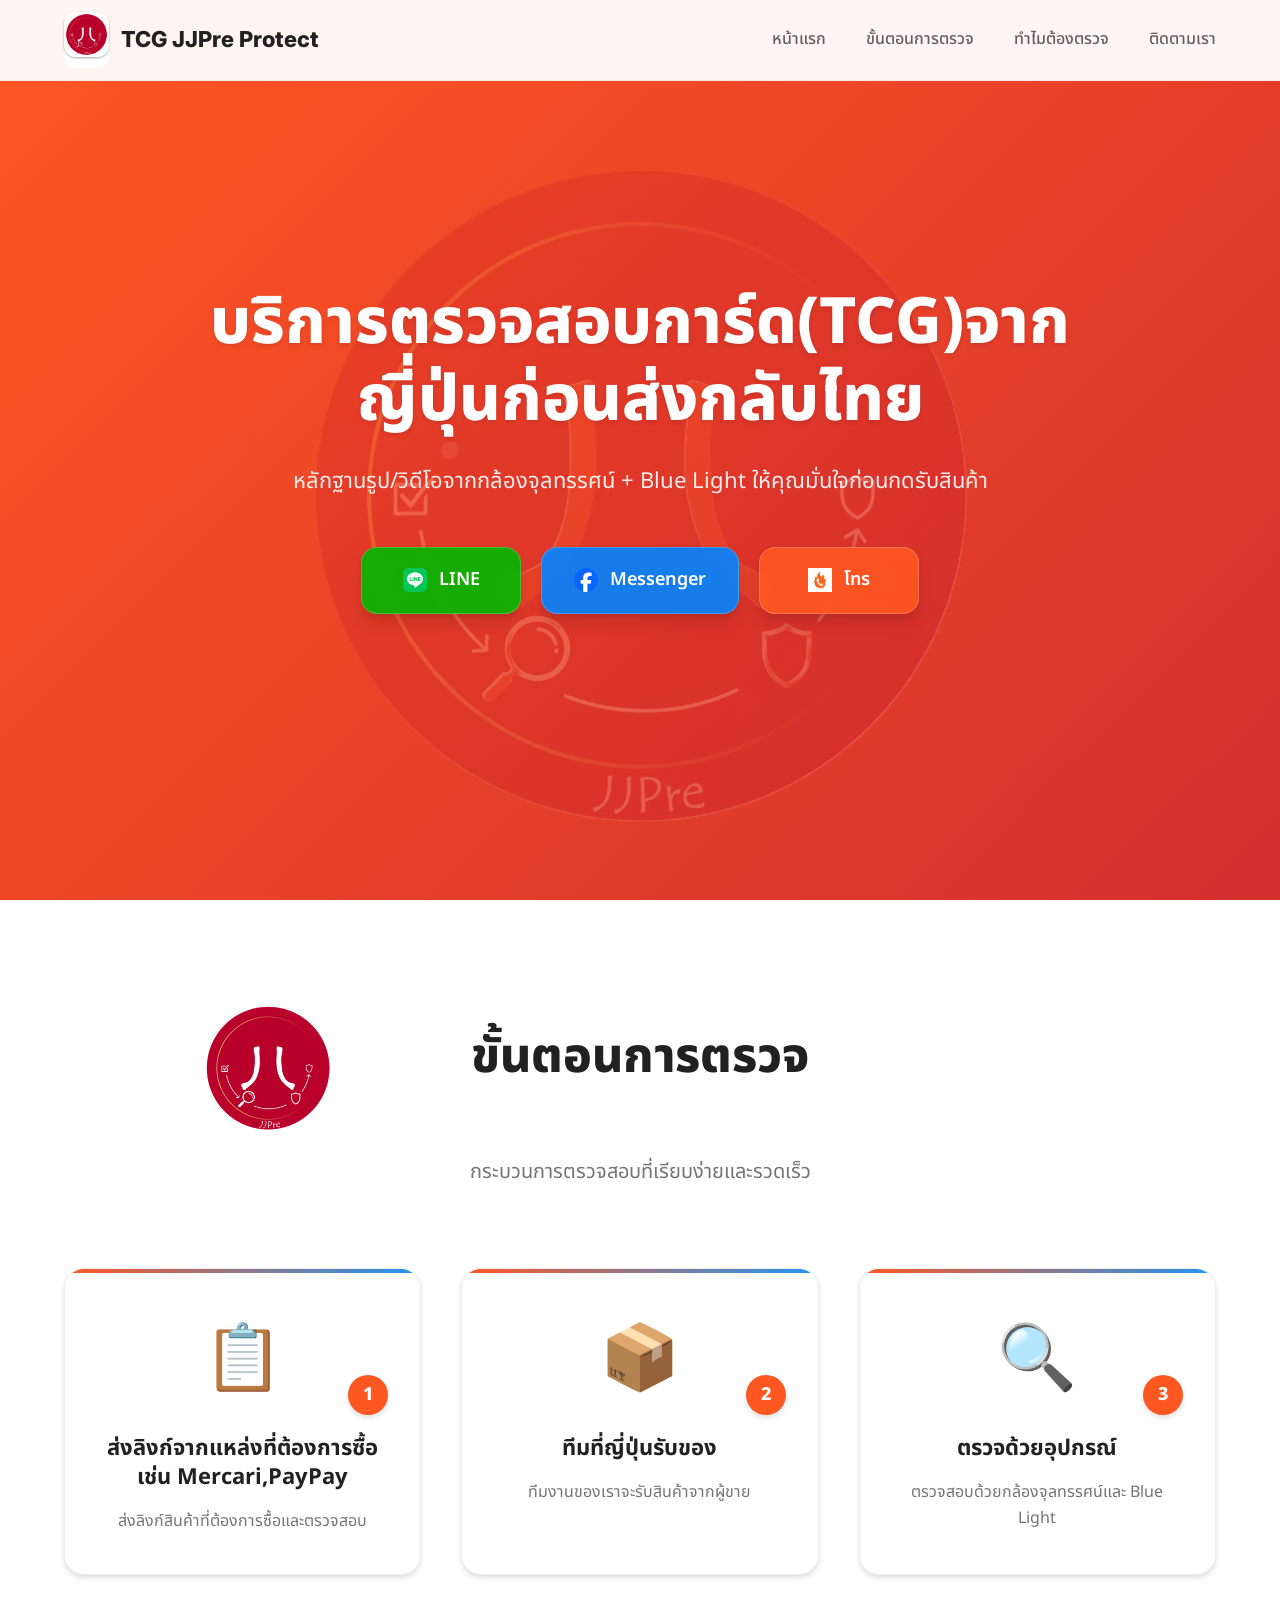
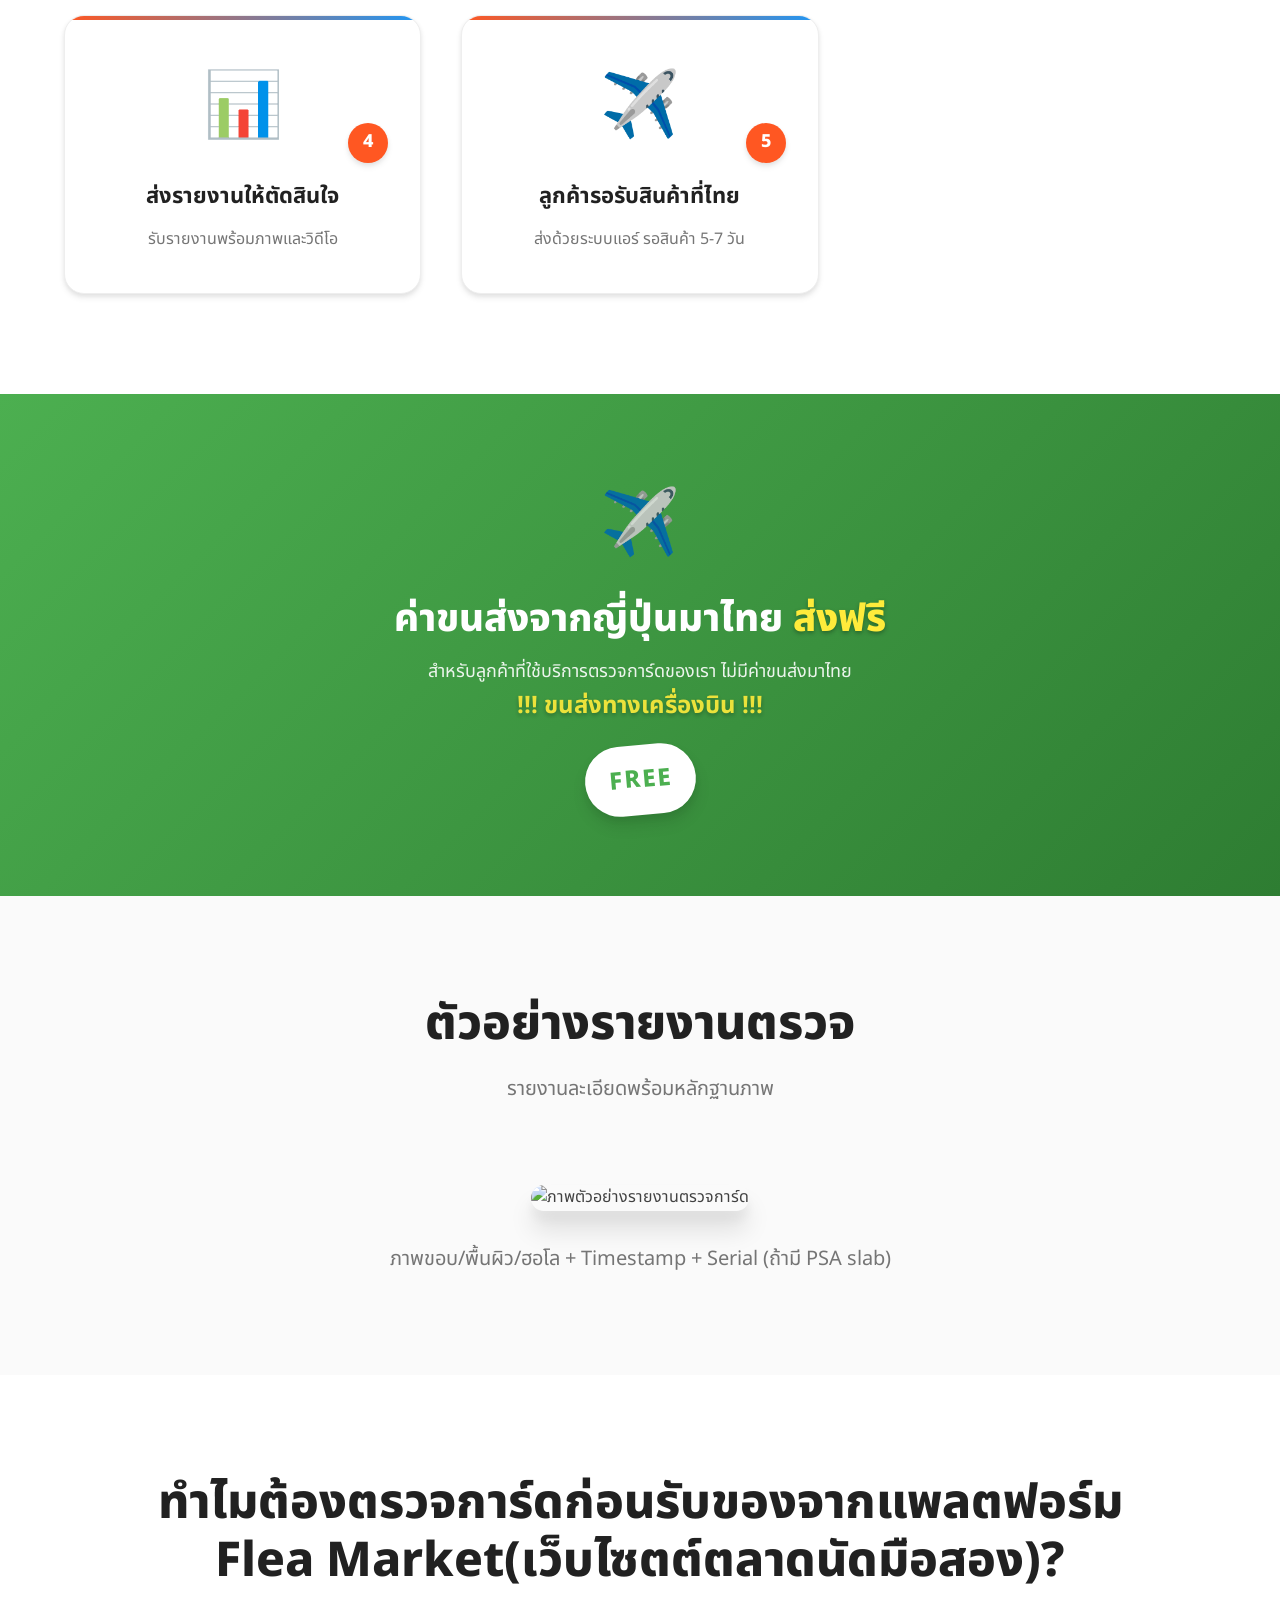
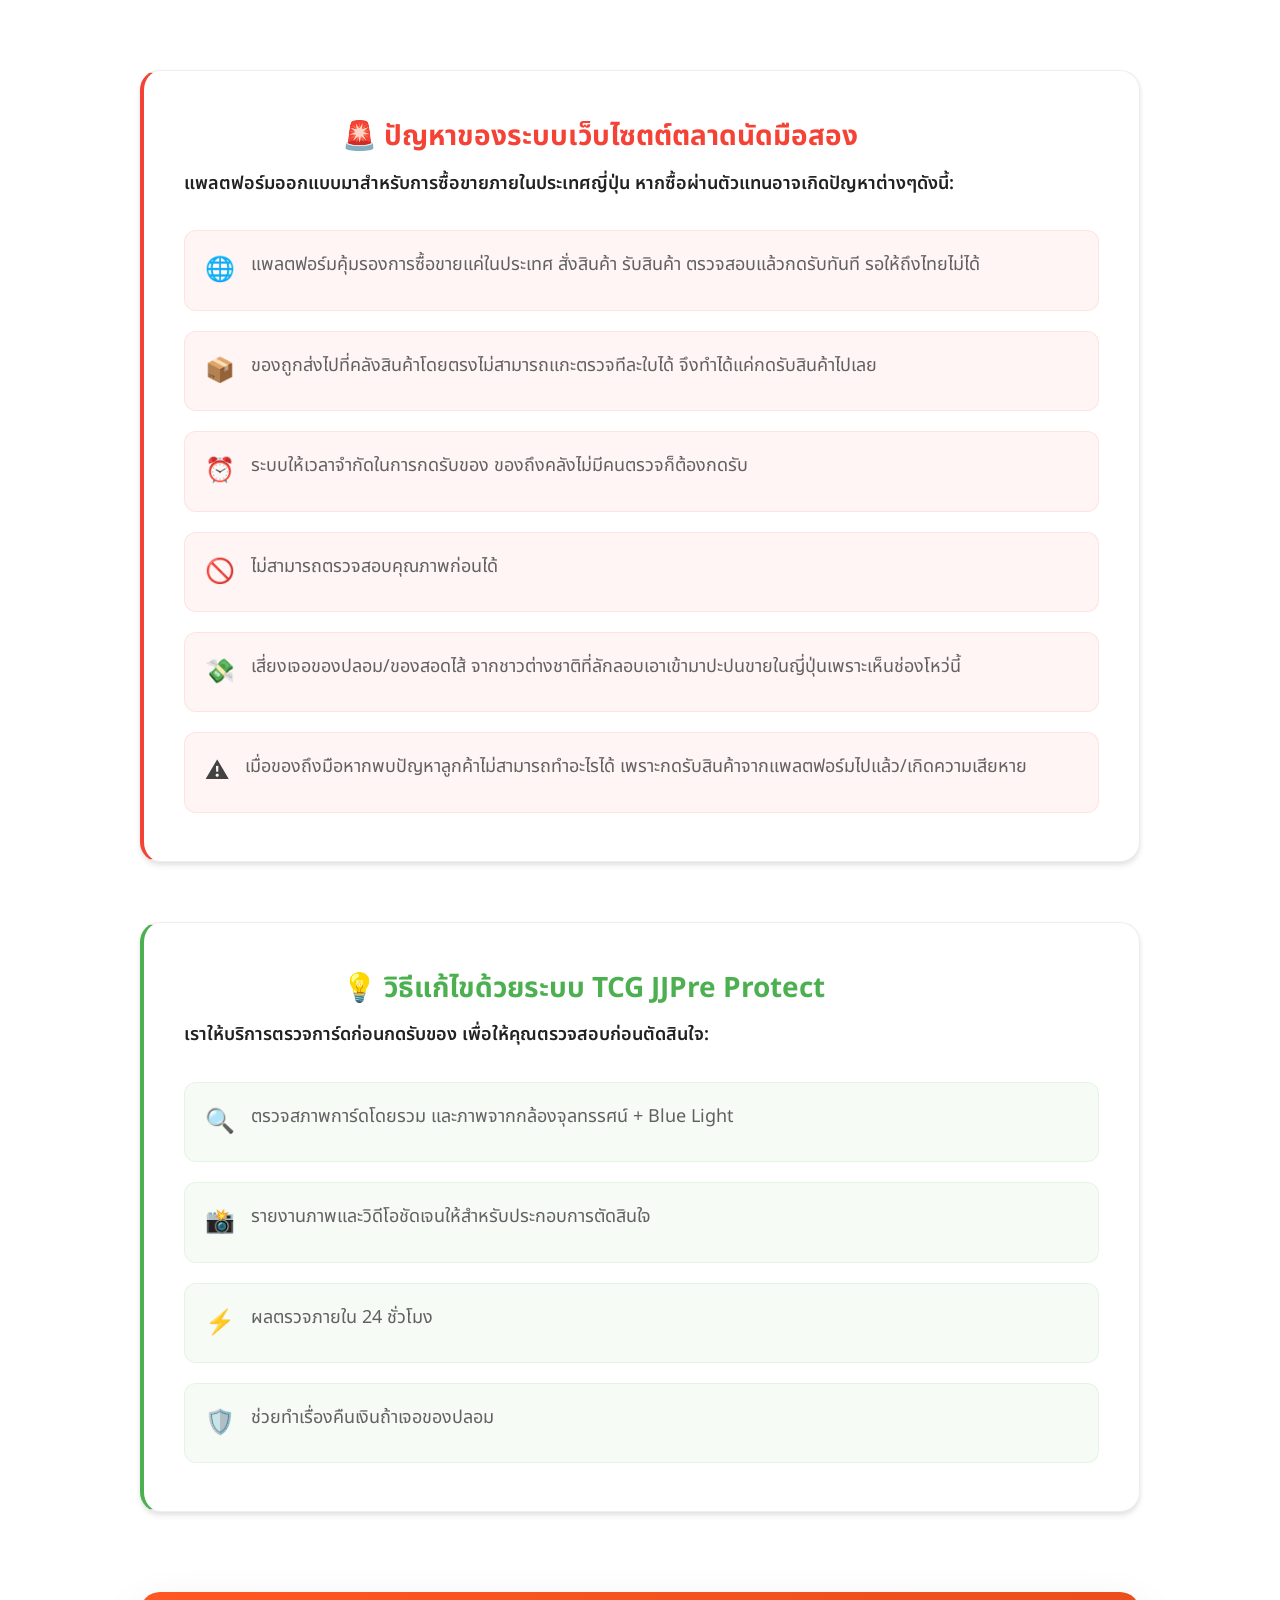
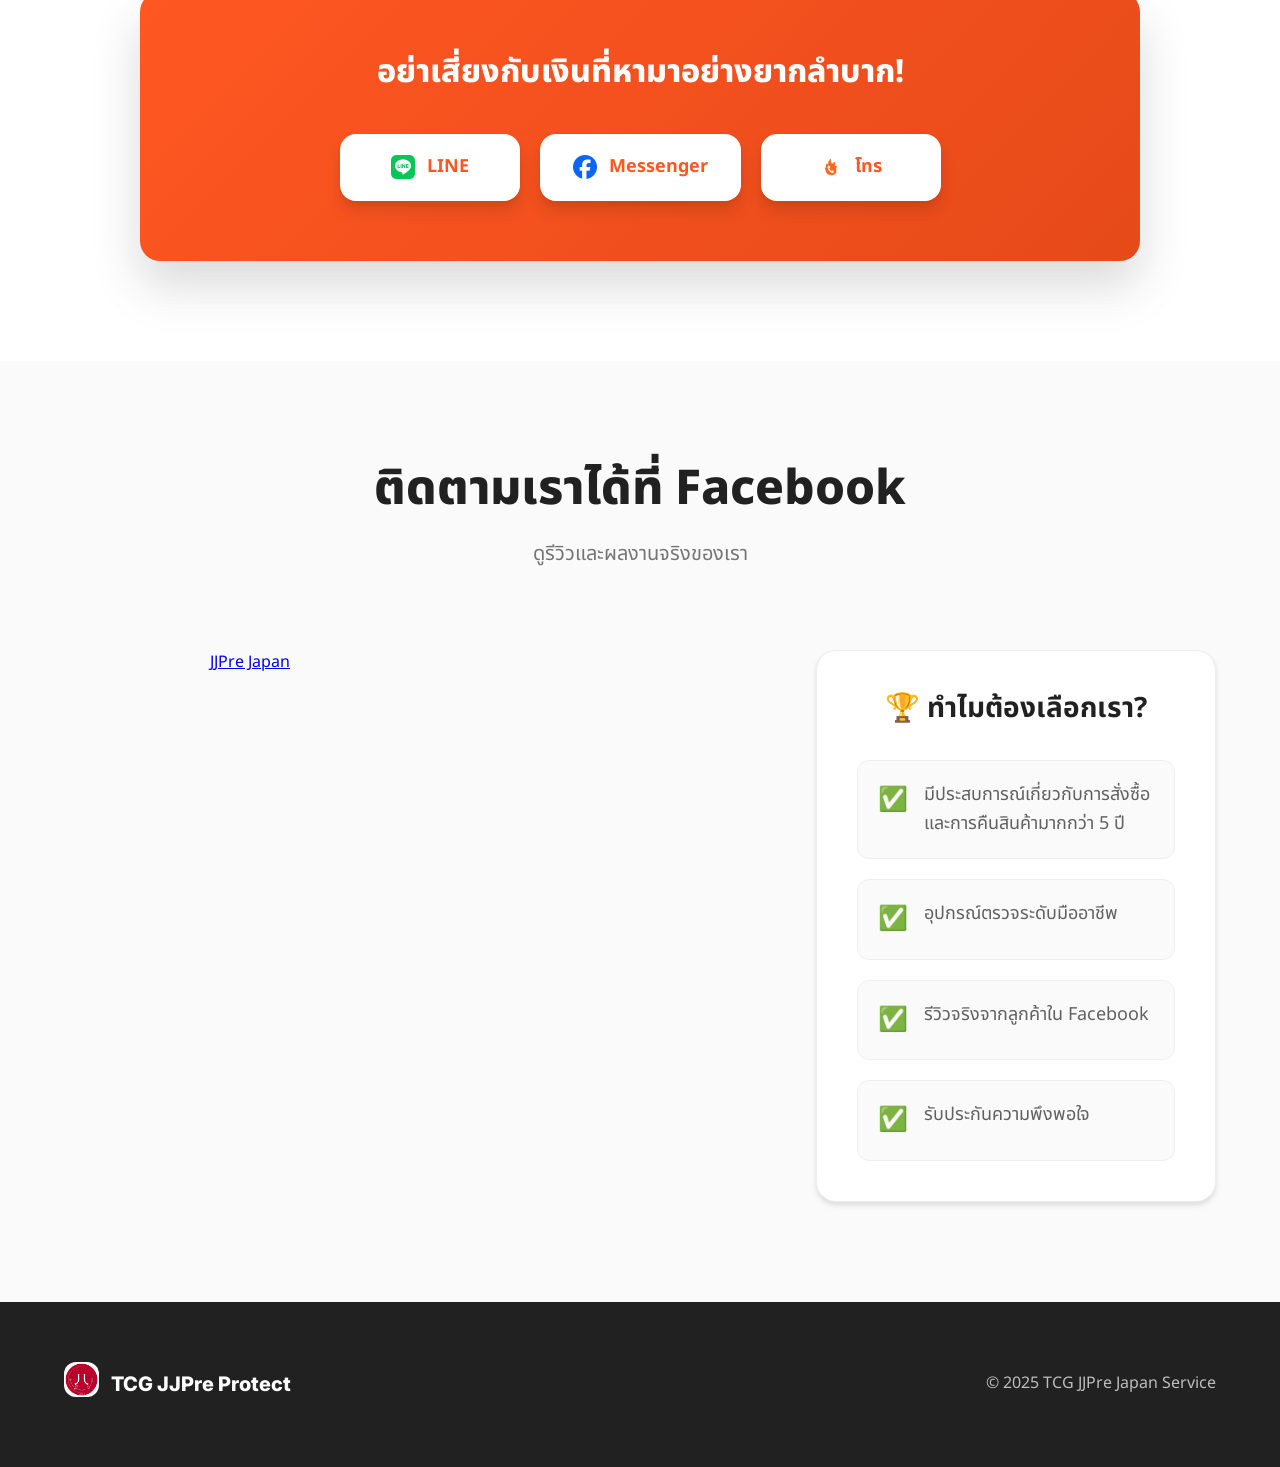
==== commit a7cceab6: "Fix 26/09/1534" ====
--- a/index.html
+++ b/index.html
@@ -6,6 +6,7 @@
   <title>ตรวจการ์ด TCG จากญี่ปุ่น – TCG JJPre Protect</title>
 
   <meta name="description" content="บริการตรวจการ์ด TCG จาก Mercari ญี่ปุ่น ตรวจสอบด้วยกล้องจุลทรรศน์และ Blue Light มั่นใจก่อนกดรับสินค้า">
+  <meta name="robots" content="index,follow">
 
   <!-- Canonical URL -->
   <link rel="canonical" href="https://tcg-jjpre.knox-thought.com/">
@@ -17,6 +18,7 @@
   <meta property="og:url" content="https://tcg-jjpre.knox-thought.com/">
   <meta property="og:type" content="website">
   <meta property="og:site_name" content="TCG JJPre Protect">
+  <meta property="og:locale" content="th_TH">
 
   <!-- Twitter Card Meta Tags -->
   <meta name="twitter:card" content="summary_large_image">
@@ -25,8 +27,14 @@
   <meta name="twitter:image" content="https://tcg-jjpre.knox-thought.com/images/tcg-og.png">
 
   <!-- Google Fonts -->
+  <link rel="preconnect" href="https://fonts.googleapis.com" crossorigin>
+  <link rel="preconnect" href="https://fonts.gstatic.com" crossorigin>
   <link href="https://fonts.googleapis.com/css2?family=Noto+Sans+Thai:wght@300;400;500;600;700;800&display=swap" rel="stylesheet">
   <link href="https://fonts.googleapis.com/css2?family=Inter:wght@300;400;500;600;700;800&display=swap" rel="stylesheet">
+
+  <!-- Favicon -->
+  <link rel="icon" href="/images/favicons/favicon-32.png" sizes="32x32" type="image/png">
+  <link rel="icon" href="/images/favicons/favicon-192.png" sizes="192x192" type="image/png">
 
   <!-- CSS -->
   <link rel="stylesheet" href="style.css?v=4" />
@@ -72,7 +80,7 @@
     <div class="nav-container">
       <div class="nav-logo">
         <div class="logo-container">
-          <img src="images/logos/tcg-logo.png" alt="โลโก้ TCG JJPre Protect" class="logo-img">
+          <img src="images/logos/tcg-logo.png" alt="โลโก้ TCG JJPre Protect" class="logo-img" width="45" height="45">
         </div>
         <span class="logo-text">TCG JJPre Protect</span>
       </div>
@@ -82,7 +90,7 @@
         <a href="#article-section" class="nav-link">ทำไมต้องตรวจ</a>
         <a href="#facebook" class="nav-link">ติดตามเรา</a>
       </div>
-      <div class="nav-toggle" id="nav-toggle" aria-label="เปิดเมนู" role="button" tabindex="0">
+      <div class="nav-toggle" id="nav-toggle" aria-label="เปิดเมนู" role="button" tabindex="0" aria-controls="nav-menu" aria-expanded="false">
         <span class="bar"></span>
         <span class="bar"></span>
         <span class="bar"></span>
@@ -100,16 +108,16 @@
         
         <div class="hero-cta">
           <div class="contact-buttons">
-            <a href="https://line.me/ti/p/~your_line_id" target="_blank" class="contact-btn line-btn" id="lineBtn" title="ติดต่อผ่าน LINE" aria-label="ติดต่อผ่าน LINE">
-              <img src="images/icons/line-logo.png" alt="โลโก้ LINE สำหรับติดต่อบริการตรวจการ์ด" class="logo-img">
+            <a href="https://line.me/ti/p/~your_line_id" target="_blank" rel="noopener noreferrer" class="contact-btn line-btn" id="lineBtn" title="ติดต่อผ่าน LINE" aria-label="ติดต่อผ่าน LINE">
+              <img src="images/icons/line-logo.png" alt="โลโก้ LINE สำหรับติดต่อบริการตรวจการ์ด" class="logo-img" width="24" height="24">
               <span>LINE</span>
             </a>
-            <a href="https://m.me/your_facebook_page" target="_blank" class="contact-btn messenger-btn" id="messengerBtn" title="ติดต่อผ่าน Facebook Messenger" aria-label="ติดต่อผ่าน Facebook Messenger">
-              <img src="images/icons/facebook-logo.png" alt="โลโก้ Facebook Messenger สำหรับติดต่อบริการตรวจการ์ด" class="logo-img">
+            <a href="https://m.me/your_facebook_page" target="_blank" rel="noopener noreferrer" class="contact-btn messenger-btn" id="messengerBtn" title="ติดต่อผ่าน Facebook Messenger" aria-label="ติดต่อผ่าน Facebook Messenger">
+              <img src="images/icons/facebook-logo.png" alt="โลโก้ Facebook Messenger สำหรับติดต่อบริการตรวจการ์ด" class="logo-img" width="24" height="24">
               <span>Messenger</span>
             </a>
             <a href="tel:+66xxxxxxxxx" class="contact-btn phone-btn" id="phoneBtn" title="โทรศัพท์ติดต่อ" aria-label="โทรศัพท์ติดต่อ">
-              <img src="images/icons/phone-logo.png" alt="ไอคอนโทรศัพท์สำหรับติดต่อบริการตรวจการ์ด" class="logo-img">
+              <img src="images/icons/phone-logo.png" alt="ไอคอนโทรศัพท์สำหรับติดต่อบริการตรวจการ์ด" class="logo-img" width="24" height="24">
               <span>โทร</span>
             </a>
           </div>
@@ -123,7 +131,7 @@
     <div class="container">
       <div class="section-header">
         <div class="section-title-container">
-          <img src="images/logos/tcg-logo-nobg.png" alt="โลโก้ TCG JJPre Protect" class="section-logo" loading="lazy">
+          <img src="images/logos/tcg-logo-nobg.png" alt="โลโก้ TCG JJPre Protect" class="section-logo" loading="lazy" width="136" height="136">
           <h2 class="section-title">ขั้นตอนการตรวจ</h2>
         </div>
         <p class="section-subtitle">กระบวนการตรวจสอบที่เรียบง่ายและรวดเร็ว</p>
@@ -216,7 +224,7 @@
       
       <div class="report-content">
         <div class="report-image">
-      <img src="https://via.placeholder.com/600x400" alt="ภาพตัวอย่างรายงานตรวจการ์ด" loading="lazy" />
+      <img src="https://via.placeholder.com/600x400" alt="ภาพตัวอย่างรายงานตรวจการ์ด" loading="lazy" width="600" height="400" />
         </div>
         <div class="report-description">
       <p>ภาพขอบ/พื้นผิว/ฮอโล + Timestamp + Serial (ถ้ามี PSA slab)</p>
@@ -230,15 +238,19 @@
     <div class="container">
       <div class="article-content">
         <div class="section-header">
-          <h2 class="section-title">ทำไมต้องตรวจการ์ดก่อนรับของจาก Mercari?</h2>
+          <h2 class="section-title">ทำไมต้องตรวจการ์ดก่อนรับของจากแพลตฟอร์ม Flea Market(เว็บไซตต์ตลาดนัดมือสอง)?</h2>
         </div>
         
         <div class="article-grid">
           <div class="problem-section">
-            <h3 class="section-subtitle problem-title">🚨 ปัญหาของระบบ Mercari</h3>
-            <p class="problem-intro">เว็บไซต์บางเว็บออกแบบมาสำหรับการขายภายในประเทศญี่ปุ่น หากซื้อผ่านตัวแทนอาจเกิดปัญหาต่างๆเพราะ:</p>
+            <h3 class="section-subtitle problem-title">🚨 ปัญหาของระบบเว็บไซตต์ตลาดนัดมือสอง</h3>
+            <p class="problem-intro">แพลตฟอร์มออกแบบมาสำหรับการซื้อขายภายในประเทศญี่ปุ่น หากซื้อผ่านตัวแทนอาจเกิดปัญหาต่างๆดังนี้:</p>
             
             <div class="problem-list">
+              <div class="problem-item">
+                <div class="problem-icon" aria-hidden="true">🌐</div>
+                <p>แพลตฟอร์มคุ้มรองการซื้อขายแค่ในประเทศ สั่งสินค้า รับสินค้า ตรวจสอบแล้วกดรับทันที รอให้ถึงไทยไม่ได้</p>
+              </div>
               <div class="problem-item">
                 <div class="problem-icon" aria-hidden="true">📦</div>
                 <p>ของถูกส่งไปที่คลังสินค้าโดยตรงไม่สามารถแกะตรวจทีละใบได้ จึงทำได้แค่กดรับสินค้าไปเลย</p>
@@ -291,16 +303,16 @@
           <div class="cta-box">
             <h3 class="cta-title">อย่าเสี่ยงกับเงินที่หามาอย่างยากลำบาก!</h3>
             <div class="contact-buttons">
-              <a href="https://line.me/ti/p/~your_line_id" target="_blank" class="contact-btn line-btn" id="articleLineBtn" title="ติดต่อผ่าน LINE" aria-label="ติดต่อผ่าน LINE">
-                <img src="images/icons/line-logo.png" alt="โลโก้ LINE สำหรับติดต่อบริการตรวจการ์ด" class="logo-img">
+              <a href="https://line.me/ti/p/~your_line_id" target="_blank" rel="noopener noreferrer" class="contact-btn line-btn" id="articleLineBtn" title="ติดต่อผ่าน LINE" aria-label="ติดต่อผ่าน LINE">
+                <img src="images/icons/line-logo.png" alt="โลโก้ LINE สำหรับติดต่อบริการตรวจการ์ด" class="logo-img" width="24" height="24">
                 <span>LINE</span>
               </a>
-              <a href="https://m.me/your_facebook_page" target="_blank" class="contact-btn messenger-btn" id="articleMessengerBtn" title="ติดต่อผ่าน Facebook Messenger" aria-label="ติดต่อผ่าน Facebook Messenger">
-                <img src="images/icons/facebook-logo.png" alt="โลโก้ Facebook Messenger สำหรับติดต่อบริการตรวจการ์ด" class="logo-img">
+              <a href="https://m.me/your_facebook_page" target="_blank" rel="noopener noreferrer" class="contact-btn messenger-btn" id="articleMessengerBtn" title="ติดต่อผ่าน Facebook Messenger" aria-label="ติดต่อผ่าน Facebook Messenger">
+                <img src="images/icons/facebook-logo.png" alt="โลโก้ Facebook Messenger สำหรับติดต่อบริการตรวจการ์ด" class="logo-img" width="24" height="24">
                 <span>Messenger</span>
               </a>
               <a href="tel:+66xxxxxxxxx" class="contact-btn phone-btn" id="articlePhoneBtn" title="โทรศัพท์ติดต่อ" aria-label="โทรศัพท์ติดต่อ">
-                <img src="images/icons/phone-logo.png" alt="ไอคอนโทรศัพท์สำหรับติดต่อบริการตรวจการ์ด" class="logo-img">
+                <img src="images/icons/phone-logo.png" alt="ไอคอนโทรศัพท์สำหรับติดต่อบริการตรวจการ์ด" class="logo-img" width="24" height="24">
                 <span>โทร</span>
               </a>
             </div>
@@ -366,7 +378,7 @@
       <div class="footer-content">
         <div class="footer-logo">
           <div class="logo-container">
-            <img src="images/logos/tcg-logo.png" alt="โลโก้ TCG JJPre Protect" class="logo-img" loading="lazy">
+            <img src="images/logos/tcg-logo.png" alt="โลโก้ TCG JJPre Protect" class="logo-img" loading="lazy" width="35" height="35">
           </div>
           <span class="logo-text">TCG JJPre Protect</span>
         </div>
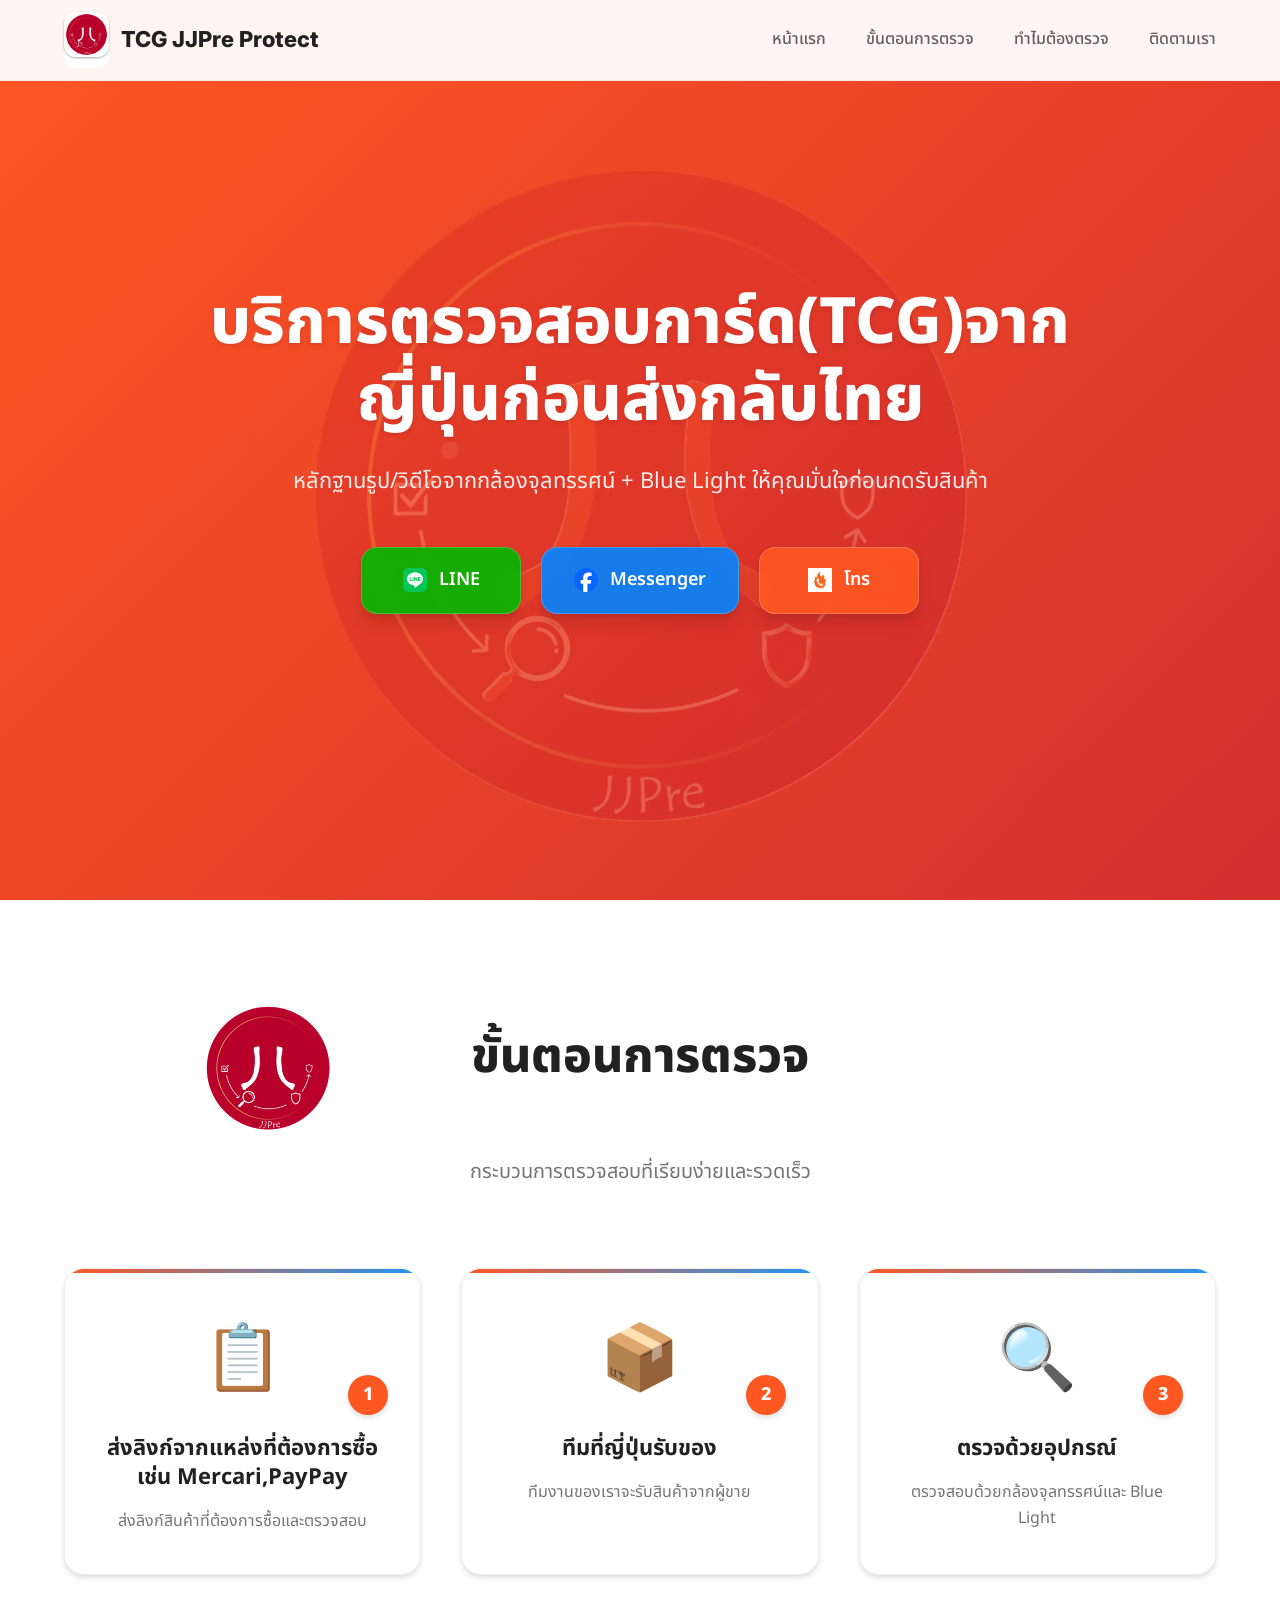
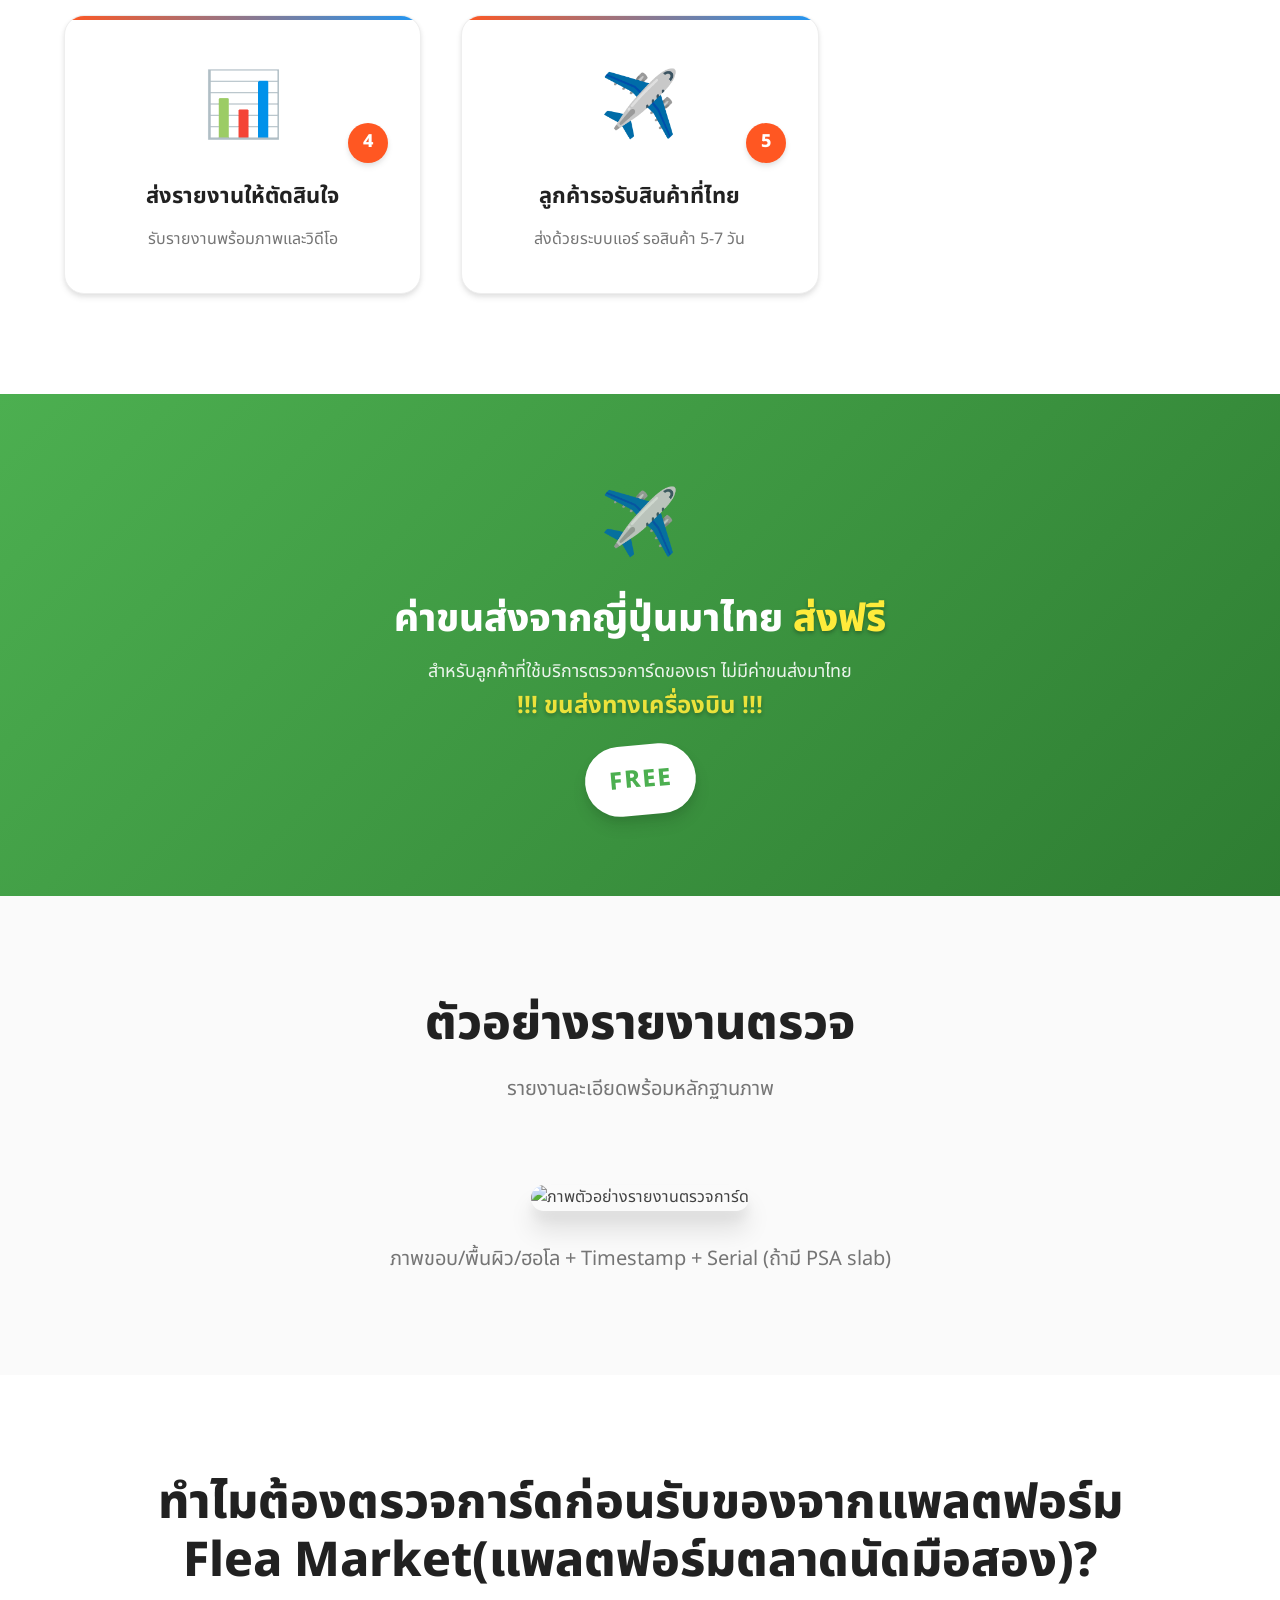
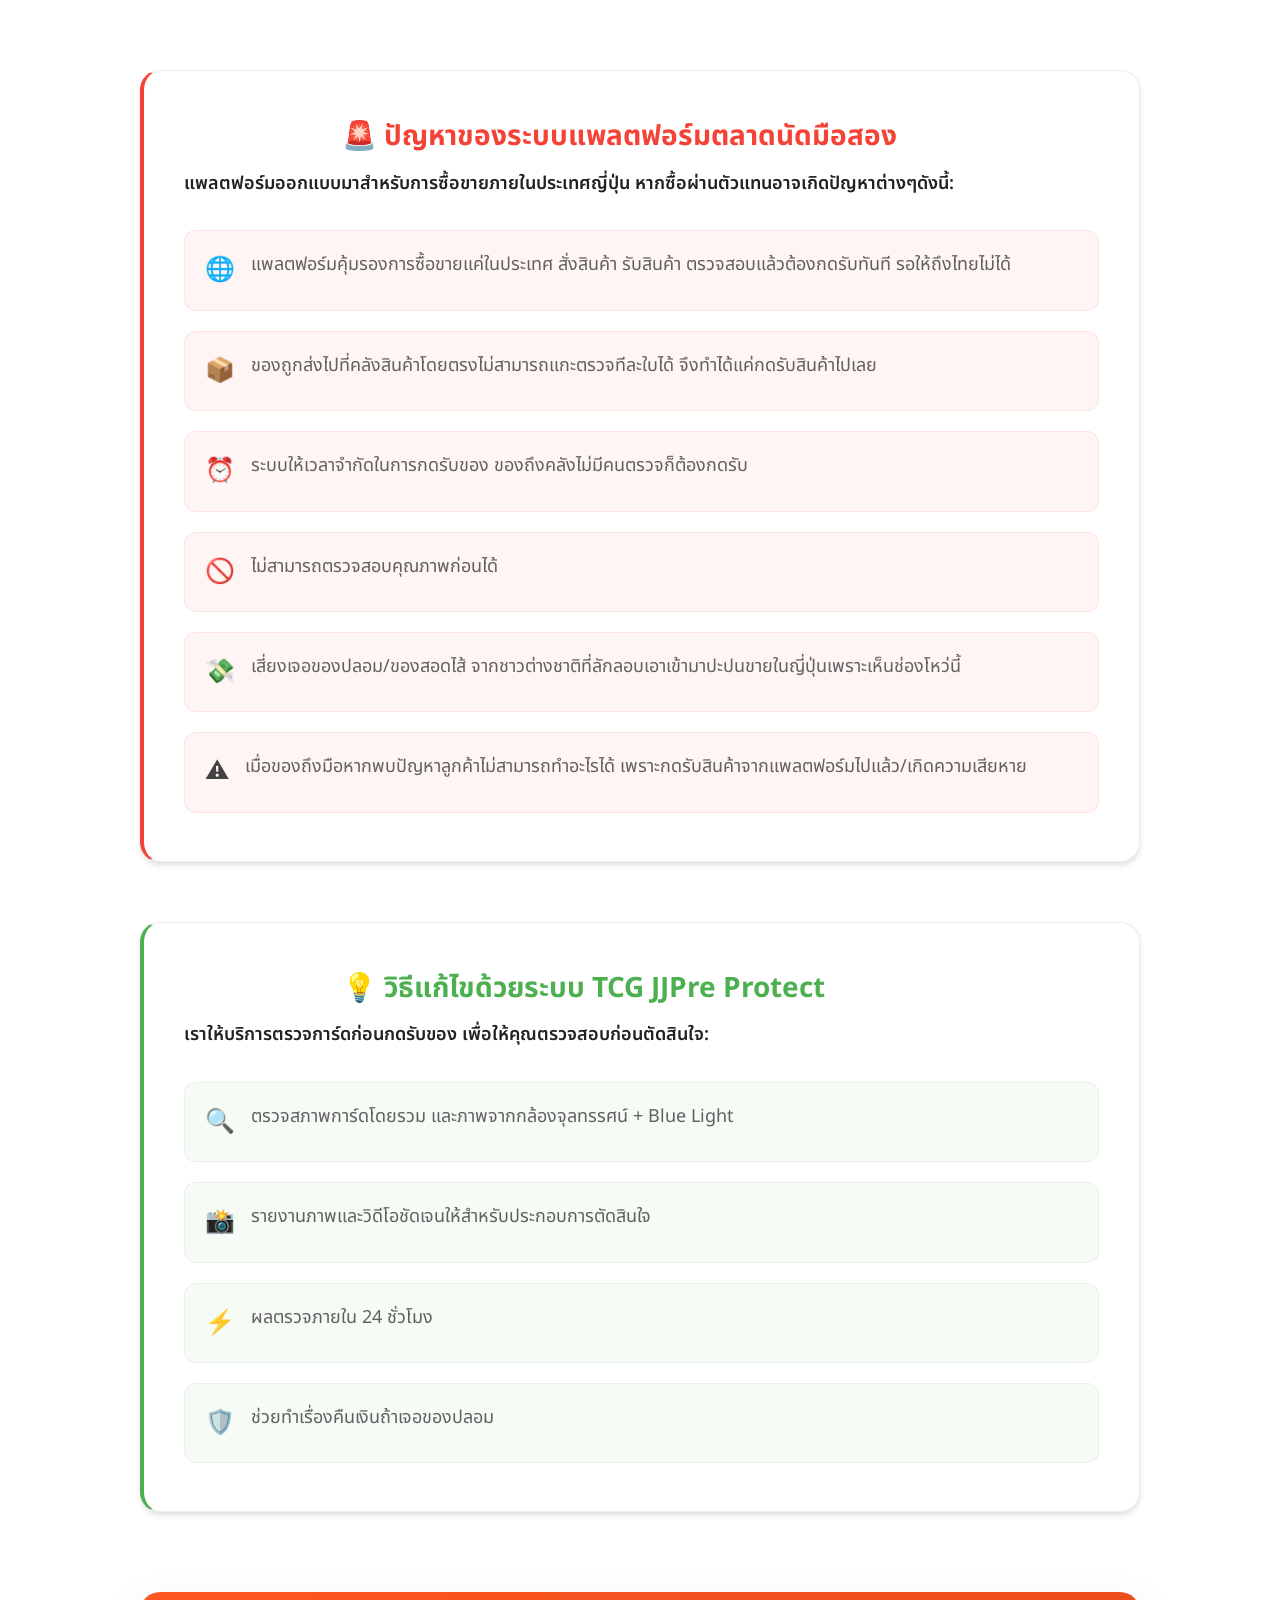
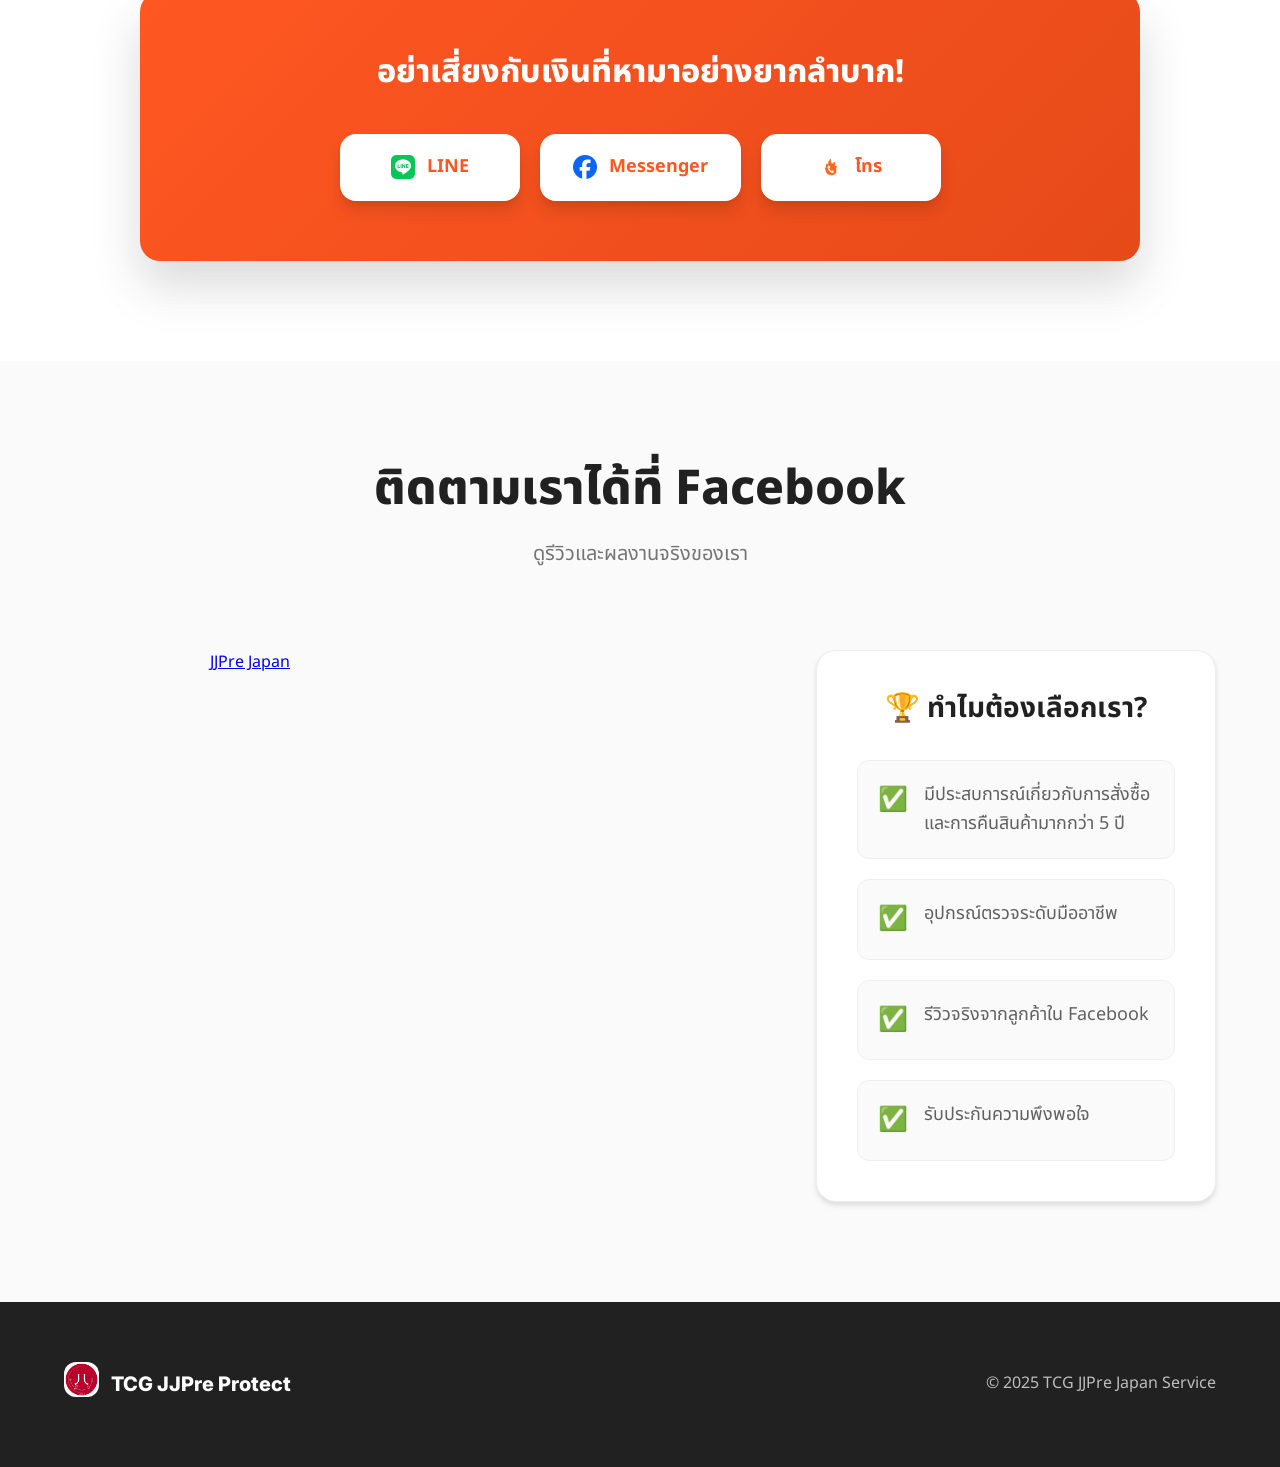
==== commit 109b6d4e: "Fix 26/09/1534" ====
--- a/index.html
+++ b/index.html
@@ -238,18 +238,18 @@
     <div class="container">
       <div class="article-content">
         <div class="section-header">
-          <h2 class="section-title">ทำไมต้องตรวจการ์ดก่อนรับของจากแพลตฟอร์ม Flea Market(เว็บไซตต์ตลาดนัดมือสอง)?</h2>
+          <h2 class="section-title">ทำไมต้องตรวจการ์ดก่อนรับของจากแพลตฟอร์ม Flea Market(แพลตฟอร์มตลาดนัดมือสอง)?</h2>
         </div>
         
         <div class="article-grid">
           <div class="problem-section">
-            <h3 class="section-subtitle problem-title">🚨 ปัญหาของระบบเว็บไซตต์ตลาดนัดมือสอง</h3>
+            <h3 class="section-subtitle problem-title">🚨 ปัญหาของระบบแพลตฟอร์มตลาดนัดมือสอง</h3>
             <p class="problem-intro">แพลตฟอร์มออกแบบมาสำหรับการซื้อขายภายในประเทศญี่ปุ่น หากซื้อผ่านตัวแทนอาจเกิดปัญหาต่างๆดังนี้:</p>
             
             <div class="problem-list">
               <div class="problem-item">
                 <div class="problem-icon" aria-hidden="true">🌐</div>
-                <p>แพลตฟอร์มคุ้มรองการซื้อขายแค่ในประเทศ สั่งสินค้า รับสินค้า ตรวจสอบแล้วกดรับทันที รอให้ถึงไทยไม่ได้</p>
+                <p>แพลตฟอร์มคุ้มรองการซื้อขายแค่ในประเทศ สั่งสินค้า รับสินค้า ตรวจสอบแล้วต้องกดรับทันที รอให้ถึงไทยไม่ได้</p>
               </div>
               <div class="problem-item">
                 <div class="problem-icon" aria-hidden="true">📦</div>
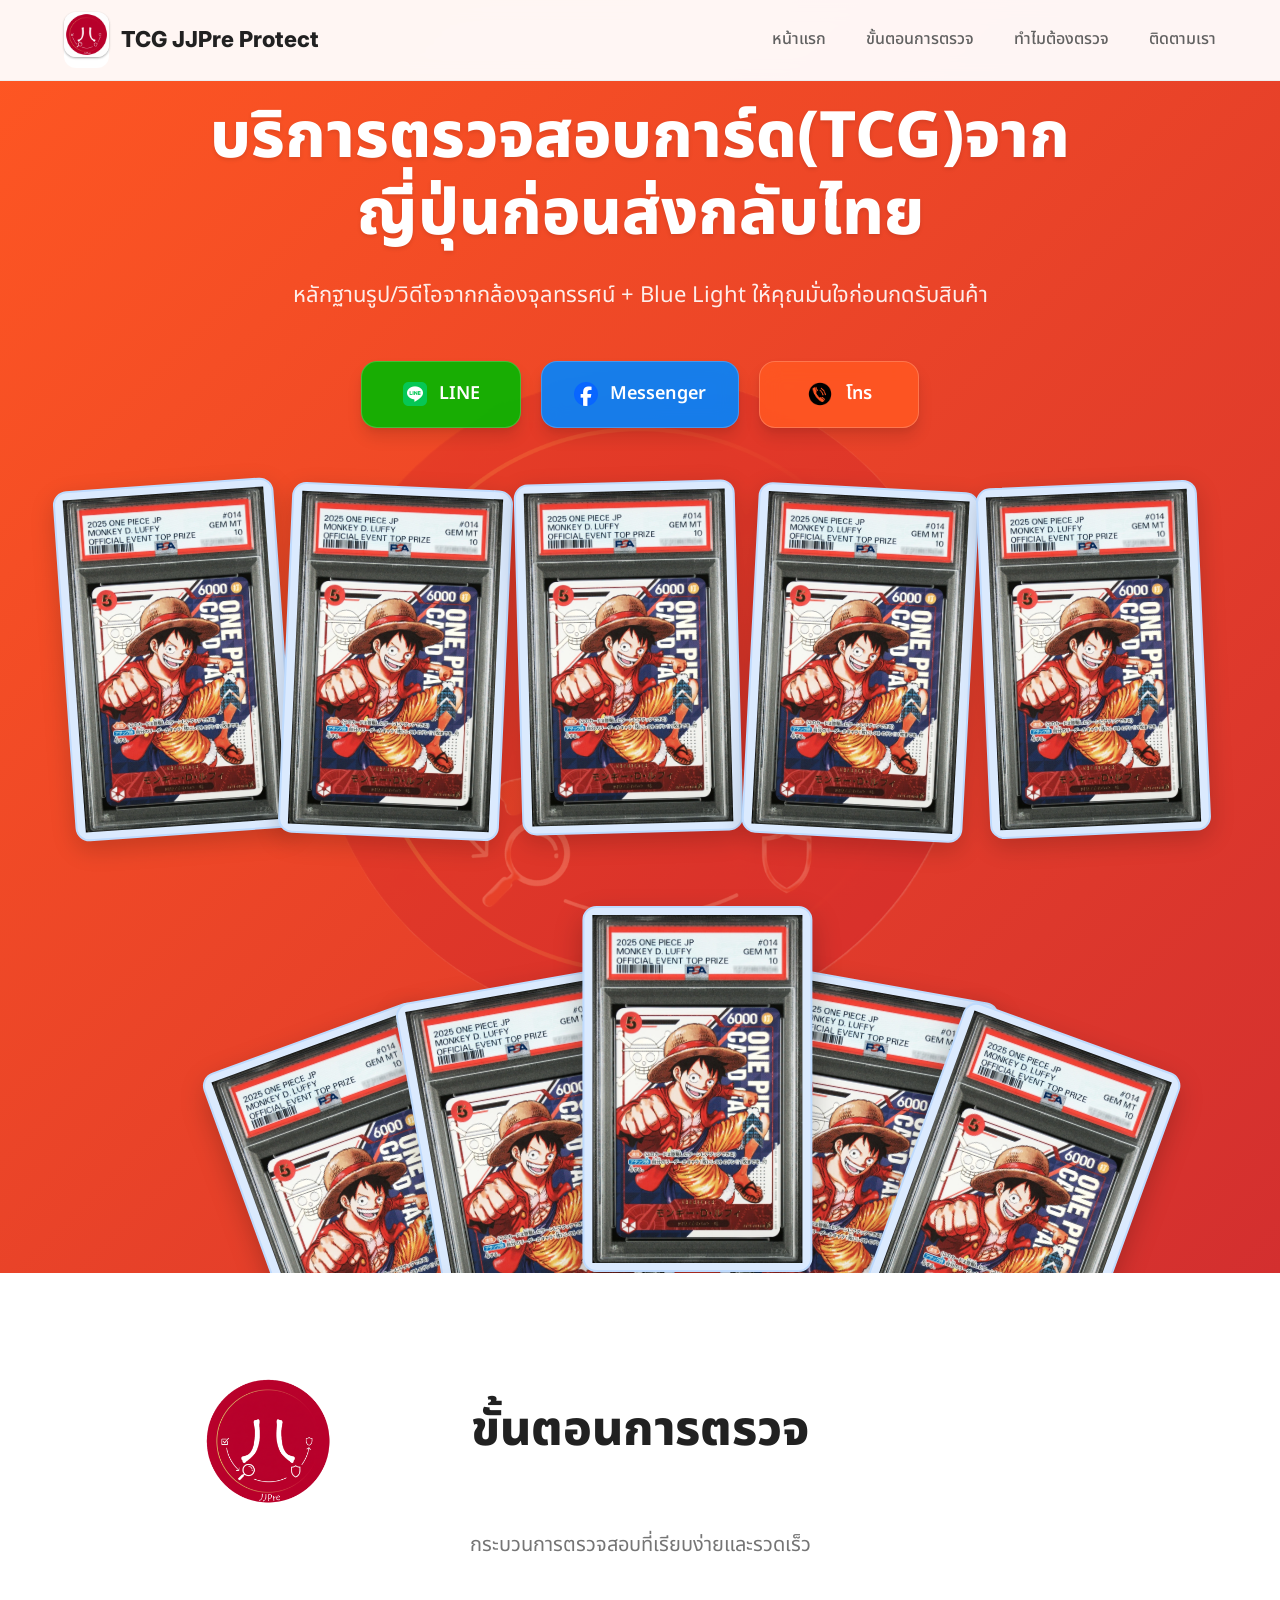
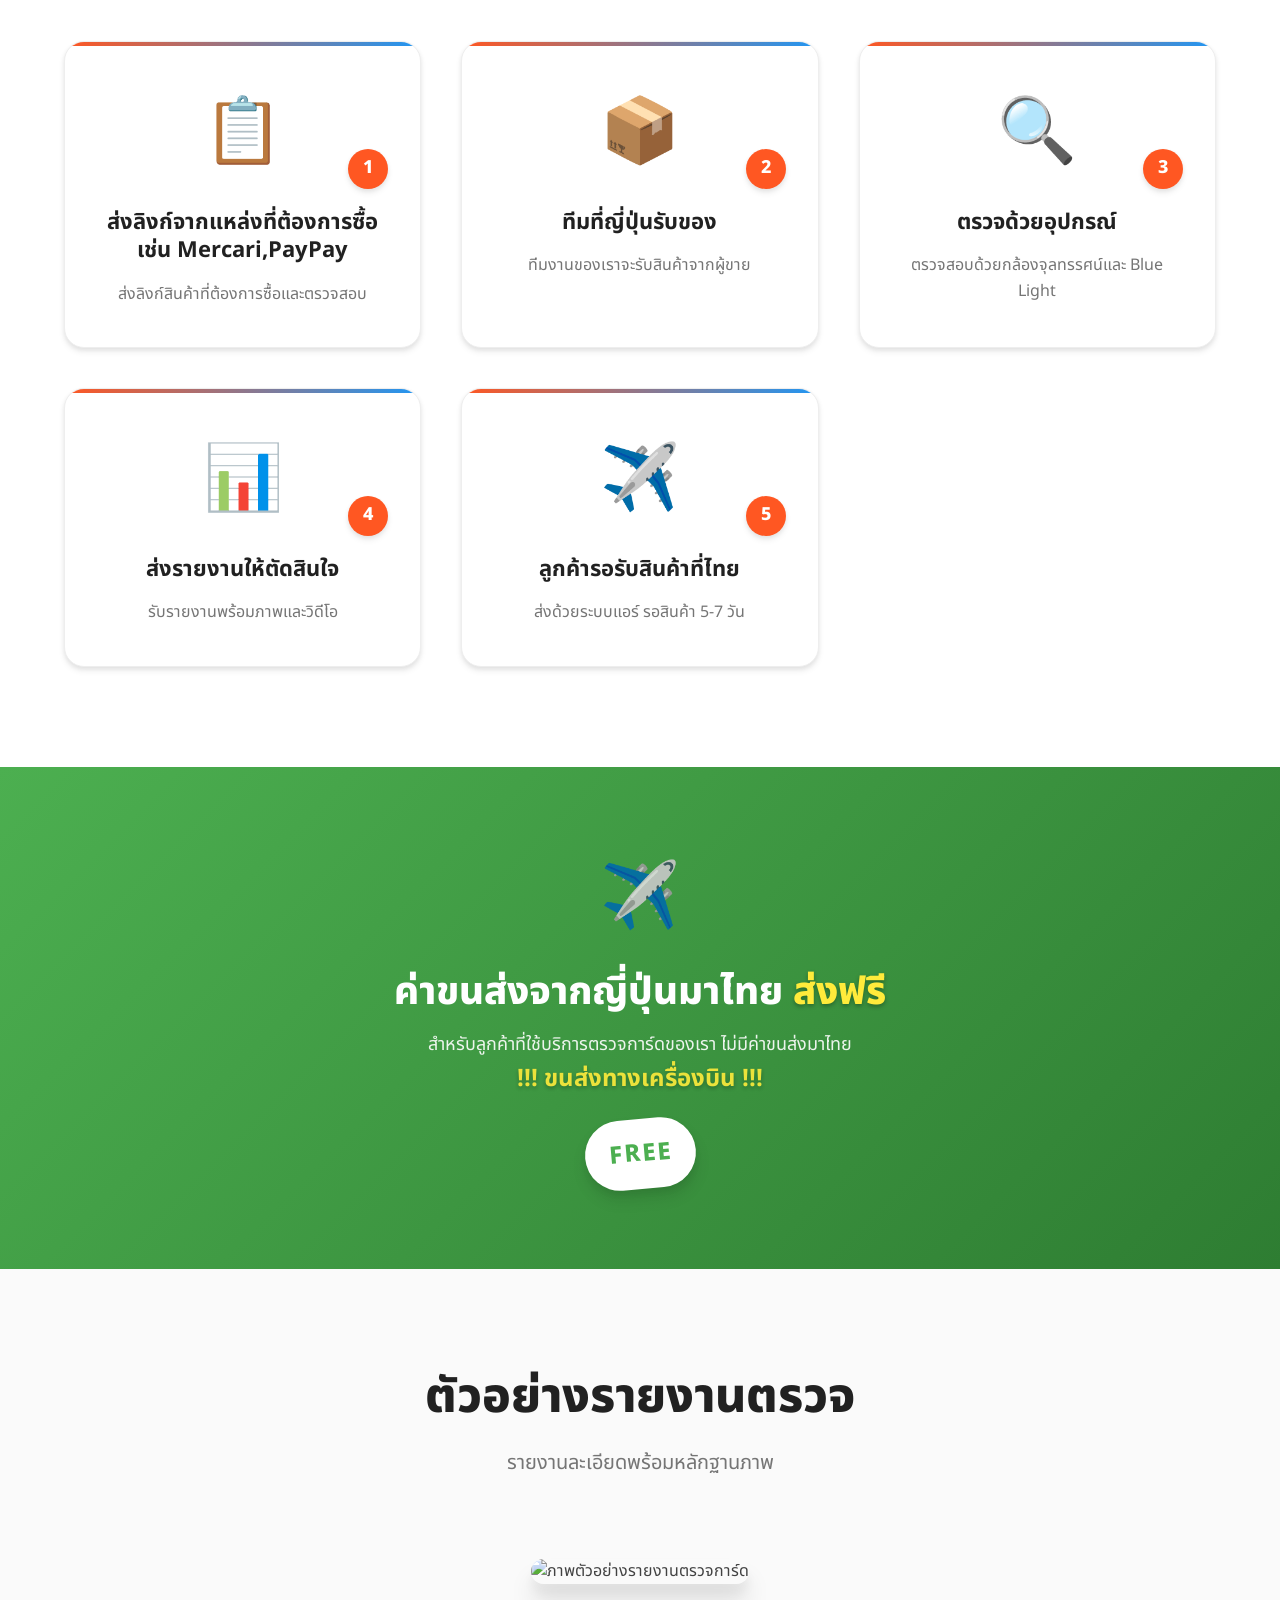
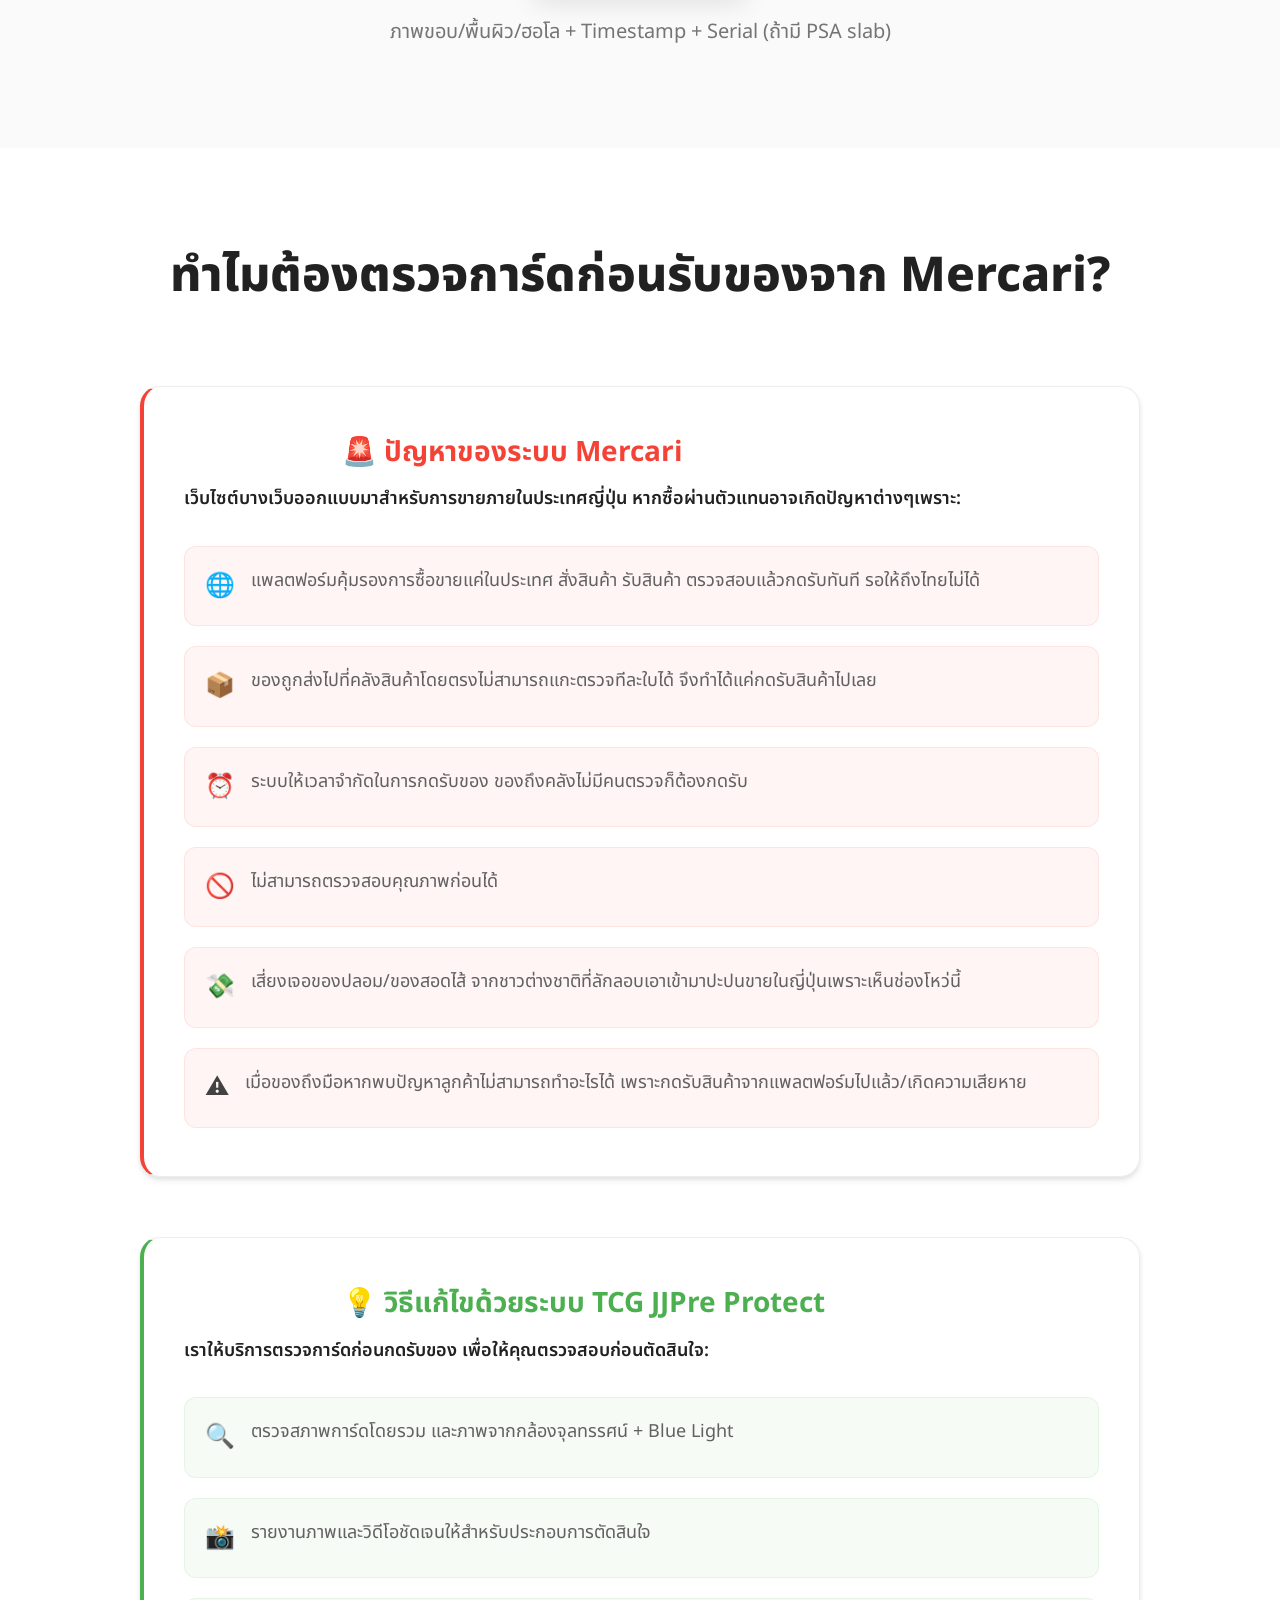
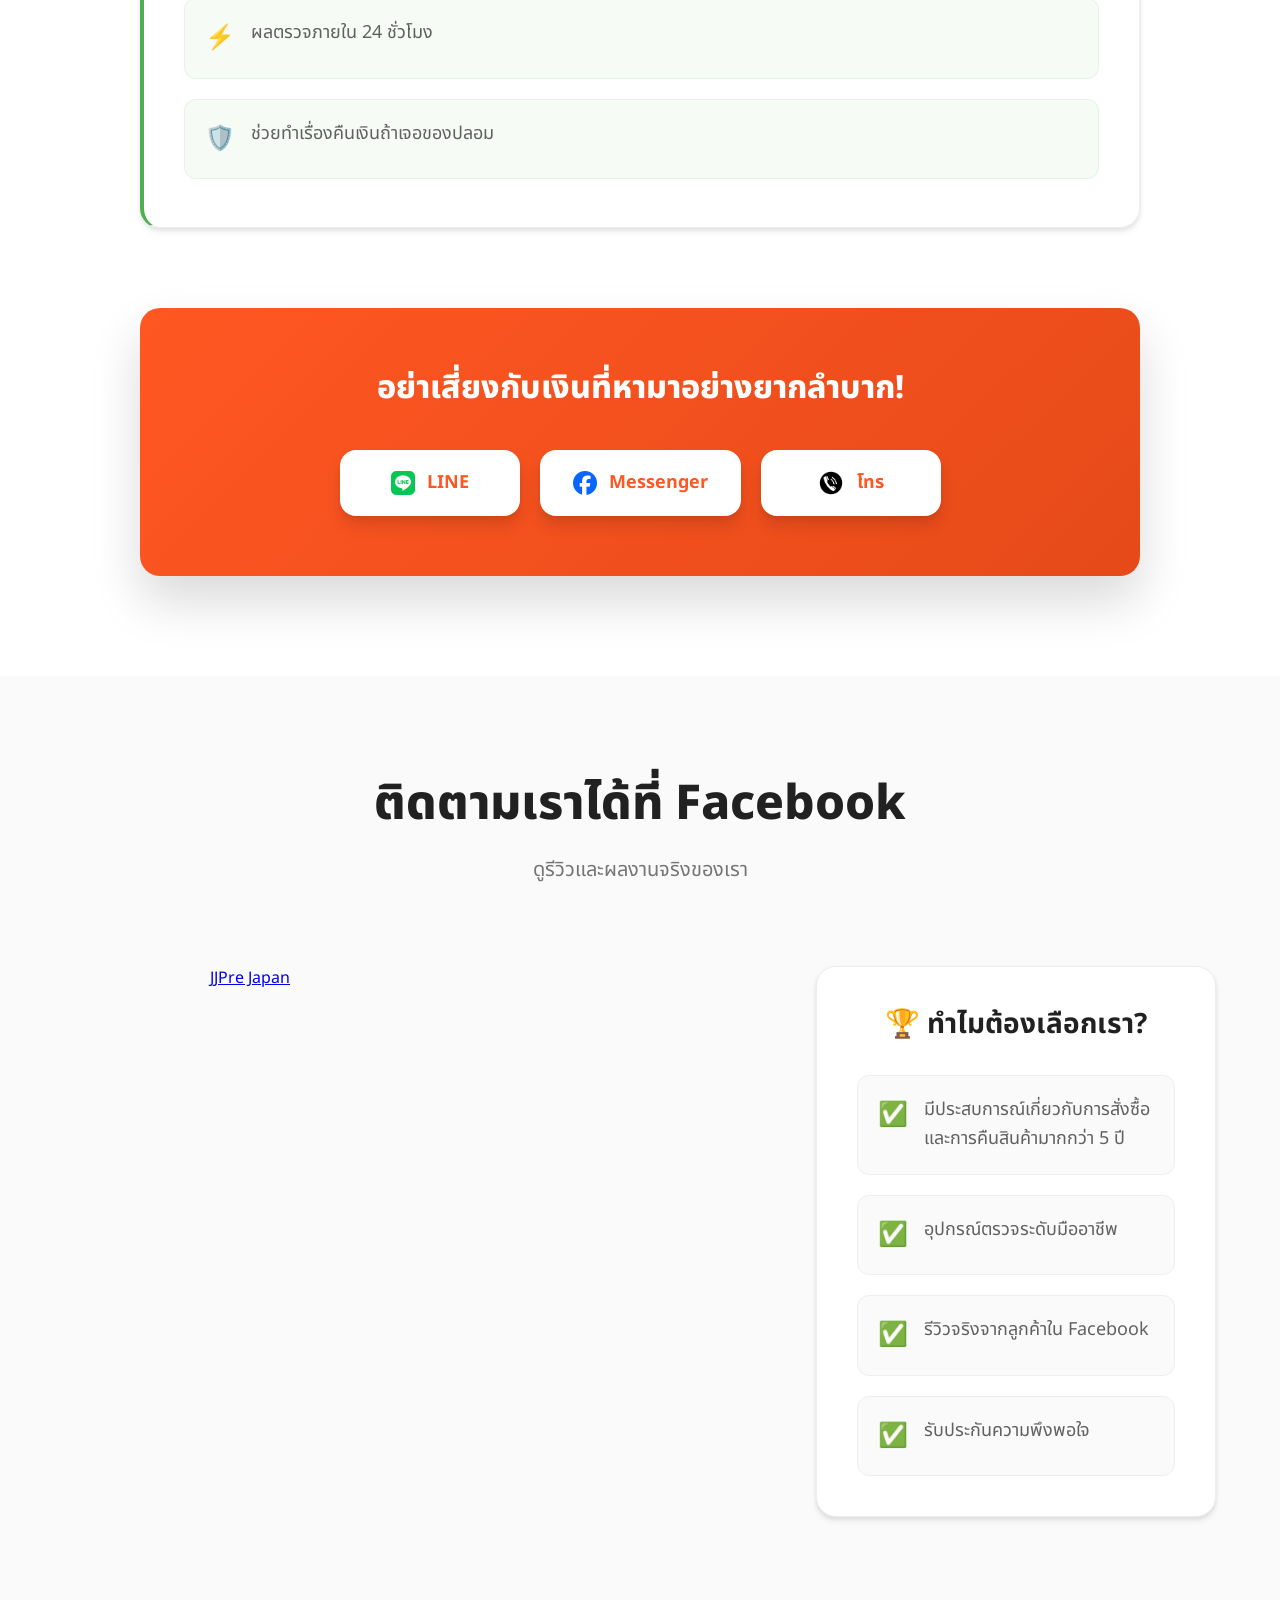
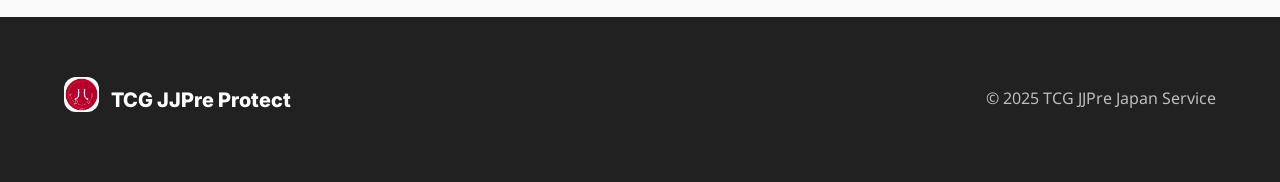
==== commit 92bbf98d: "27091620" ====
--- a/index.html
+++ b/index.html
@@ -117,12 +117,37 @@
               <span>Messenger</span>
             </a>
             <a href="tel:+66xxxxxxxxx" class="contact-btn phone-btn" id="phoneBtn" title="โทรศัพท์ติดต่อ" aria-label="โทรศัพท์ติดต่อ">
-              <img src="images/icons/phone-logo.png" alt="ไอคอนโทรศัพท์สำหรับติดต่อบริการตรวจการ์ด" class="logo-img" width="24" height="24">
+              <img src="images/icons/phone-logo.png" alt="ไอคอนโทรศัพท์สำหรับติดต่อบริการตรวจการ์ด" class="logo-img" width="28" height="28">
               <span>โทร</span>
             </a>
           </div>
         </div>
       </div>
+
+      <!-- Hero Card Showcase (Responsive Grid) -->
+      <div class="hero-showcase" aria-hidden="true">
+        <div class="card-grid">
+          <div class="card-frame"><img src="images/component/PSA-2.webp" alt="ตัวอย่างการ์ด TCG" class="card-media" loading="eager" decoding="async"></div>
+          <div class="card-frame"><img src="images/component/PSA-2.webp" alt="ตัวอย่างการ์ด TCG" class="card-media" loading="eager" decoding="async"></div>
+          <div class="card-frame"><img src="images/component/PSA-2.webp" alt="ตัวอย่างการ์ด TCG" class="card-media" loading="eager" decoding="async"></div>
+          <div class="card-frame"><img src="images/component/PSA-2.webp" alt="ตัวอย่างการ์ด TCG" class="card-media" loading="eager" decoding="async"></div>
+          <div class="card-frame"><img src="images/component/PSA-2.webp" alt="ตัวอย่างการ์ด TCG" class="card-media" loading="eager" decoding="async"></div>
+        </div>
+      </div>
+      <!-- End Hero Card Showcase -->
+
+      <!-- Hand Fan Showcase -->
+      <div class="hero-fan" aria-hidden="true">
+        <div class="fan-hand">
+          <div class="fan-card"><img src="images/component/PSA-2.webp" alt="การ์ดตัวอย่าง" decoding="async"></div>
+          <div class="fan-card"><img src="images/component/PSA-2.webp" alt="การ์ดตัวอย่าง" decoding="async"></div>
+          <div class="fan-card"><img src="images/component/PSA-2.webp" alt="การ์ดตัวอย่าง" decoding="async"></div>
+          <div class="fan-card"><img src="images/component/PSA-2.webp" alt="การ์ดตัวอย่าง" decoding="async"></div>
+          <div class="fan-card"><img src="images/component/PSA-2.webp" alt="การ์ดตัวอย่าง" decoding="async"></div>
+        </div>
+      </div>
+      <!-- End Hand Fan Showcase -->
+
     </div>
   </section>
 
@@ -238,18 +263,18 @@
     <div class="container">
       <div class="article-content">
         <div class="section-header">
-          <h2 class="section-title">ทำไมต้องตรวจการ์ดก่อนรับของจากแพลตฟอร์ม Flea Market(แพลตฟอร์มตลาดนัดมือสอง)?</h2>
+          <h2 class="section-title">ทำไมต้องตรวจการ์ดก่อนรับของจาก Mercari?</h2>
         </div>
         
         <div class="article-grid">
           <div class="problem-section">
-            <h3 class="section-subtitle problem-title">🚨 ปัญหาของระบบแพลตฟอร์มตลาดนัดมือสอง</h3>
-            <p class="problem-intro">แพลตฟอร์มออกแบบมาสำหรับการซื้อขายภายในประเทศญี่ปุ่น หากซื้อผ่านตัวแทนอาจเกิดปัญหาต่างๆดังนี้:</p>
+            <h3 class="section-subtitle problem-title">🚨 ปัญหาของระบบ Mercari</h3>
+            <p class="problem-intro">เว็บไซต์บางเว็บออกแบบมาสำหรับการขายภายในประเทศญี่ปุ่น หากซื้อผ่านตัวแทนอาจเกิดปัญหาต่างๆเพราะ:</p>
             
             <div class="problem-list">
               <div class="problem-item">
                 <div class="problem-icon" aria-hidden="true">🌐</div>
-                <p>แพลตฟอร์มคุ้มรองการซื้อขายแค่ในประเทศ สั่งสินค้า รับสินค้า ตรวจสอบแล้วต้องกดรับทันที รอให้ถึงไทยไม่ได้</p>
+                <p>แพลตฟอร์มคุ้มรองการซื้อขายแค่ในประเทศ สั่งสินค้า รับสินค้า ตรวจสอบแล้วกดรับทันที รอให้ถึงไทยไม่ได้</p>
               </div>
               <div class="problem-item">
                 <div class="problem-icon" aria-hidden="true">📦</div>
@@ -312,7 +337,7 @@
                 <span>Messenger</span>
               </a>
               <a href="tel:+66xxxxxxxxx" class="contact-btn phone-btn" id="articlePhoneBtn" title="โทรศัพท์ติดต่อ" aria-label="โทรศัพท์ติดต่อ">
-                <img src="images/icons/phone-logo.png" alt="ไอคอนโทรศัพท์สำหรับติดต่อบริการตรวจการ์ด" class="logo-img" width="24" height="24">
+                <img src="images/icons/phone-logo.png" alt="ไอคอนโทรศัพท์สำหรับติดต่อบริการตรวจการ์ด" class="logo-img" width="28" height="28">
                 <span>โทร</span>
               </a>
             </div>
--- a/style.css
+++ b/style.css
@@ -1,3 +1,17 @@
+.hero-fan::after {
+  content: '';
+  position: absolute;
+  bottom: -18%;
+  left: 50%;
+  transform: translateX(-50%);
+  width: clamp(320px, 45vw, 560px);
+  height: 60px;
+  background: rgba(0,0,0,0.35);
+  filter: blur(30px);
+  border-radius: 50%;
+  z-index: 0;
+}
+
 /* Modern CSS Reset & Base Styles */
 * {
   margin: 0;
@@ -255,6 +269,138 @@
   margin-top: 48px;
 }
 
+/* Hero Card Showcase */
+.hero-showcase { margin-top: 56px; }
+
+/* Responsive grid for cards */
+.card-grid {
+  display: grid;
+  gap: 12px;
+  grid-template-columns: repeat(5, minmax(160px, 1fr));
+  justify-content: center;
+}
+
+/* Card frame */
+.card-frame {
+  display: grid;
+  place-items: center;
+  background-color: #dbeafe;
+  border: 2px solid #bfdbfe;
+  border-radius: 14px;
+  padding: clamp(2px, 0.3vw, 4px);
+  aspect-ratio: 3 / 4;
+  transition: transform .25s ease, box-shadow .25s ease;
+  box-shadow: 0 8px 24px rgba(0,0,0,0.18);
+  position: relative;
+  z-index: 1;
+  /* layered styling */
+  --r: 0deg; /* rotation */
+  --tx: 0px; /* translate-x */
+  --ty: 0px; /* translate-y */
+  transform: translate(var(--tx), var(--ty)) rotate(var(--r));
+}
+
+.card-frame:hover {
+  transform: translate(var(--tx), var(--ty)) rotate(var(--r)) scale(1.05);
+  box-shadow: 0 16px 40px rgba(0,0,0,0.28);
+  z-index: 5;
+}
+
+/* Image inside frame */
+.card-media {
+  width: 98%;
+  height: 98%;
+  object-fit: contain;
+  display: block;
+}
+
+/* Overlapping fan of cards rising above hero bottom */
+.hero-fan {
+  position: relative;
+  margin-top: -20px;
+  display: flex;
+  justify-content: center;
+  overflow: visible;
+}
+
+.fan-hand {
+  position: relative;
+  width: clamp(460px, 60vw, 720px);
+  height: clamp(210px, 28vw, 360px);
+  margin: 0 auto;
+  display: grid;
+  place-items: end;
+}
+
+.fan-card {
+  position: absolute;
+  bottom: -40%;
+  left: 50%;
+  width: clamp(160px, 18vw, 260px);
+  aspect-ratio: 3 / 4;
+  border-radius: 14px;
+  border: 2px solid #bfdbfe;
+  background: #dbeafe;
+  box-shadow: 0 12px 28px rgba(0,0,0,0.25);
+  transition: transform .35s ease, box-shadow .35s ease;
+  transform-origin: bottom center;
+  padding: clamp(2px, 0.3vw, 4px);
+  display: grid;
+  place-items: center;
+  --fan-x: -50%;
+  --fan-y: 0%;
+  --fan-rot: 0deg;
+  transform: translate(var(--fan-x), var(--fan-y)) rotate(var(--fan-rot));
+}
+
+.fan-card img {
+  width: 98%;
+  height: 98%;
+  object-fit: contain;
+  display: block;
+}
+
+.fan-card:hover {
+  transform: translate(var(--fan-x), calc(var(--fan-y) - 65%)) rotate(var(--fan-rot)) scale(1.05);
+  box-shadow: 0 24px 48px rgba(0,0,0,0.35);
+  z-index: 5;
+}
+
+.fan-card:nth-child(1) { --fan-x: -140%; --fan-y: 18%; --fan-rot: -20deg; }
+.fan-card:nth-child(2) { --fan-x: -80%;  --fan-y: 8%;  --fan-rot: -10deg; }
+.fan-card:nth-child(3) { --fan-x: -25%;  --fan-y: -12%; --fan-rot: 0deg;  z-index: 4; }
+.fan-card:nth-child(4) { --fan-x: 30%;   --fan-y: 8%;  --fan-rot: 10deg; }
+.fan-card:nth-child(5) { --fan-x: 85%;   --fan-y: 18%; --fan-rot: 20deg; }
+
+.hero-fan::after {
+  content: '';
+  position: absolute;
+  bottom: -60%;
+  left: 50%;
+  transform: translateX(-50%);
+  width: clamp(320px, 45vw, 560px);
+  height: clamp(55px, 6vw, 80px);
+  background: rgba(0,0,0,0.35);
+  filter: blur(32px);
+  border-radius: 50%;
+  z-index: 0;
+}
+
+.hero-fan img {
+  pointer-events: none;
+}
+
+/* Desktop layering (5 columns): slight rotation + overlap */
+@media (min-width: 1025px) {
+  .card-frame { --tx: -12px; }
+  .card-grid .card-frame:nth-child(5n+1) { --tx: 0; }
+  .card-grid .card-frame:nth-child(5n+1) { --r: -4deg; }
+  .card-grid .card-frame:nth-child(5n+2) { --r: 2.5deg; --ty: 2px; }
+  .card-grid .card-frame:nth-child(5n+3) { --r: -1.5deg; --ty: -2px; }
+  .card-grid .card-frame:nth-child(5n+4) { --r: 3deg; --ty: 3px; }
+  .card-grid .card-frame:nth-child(5n+5) { --r: -2.5deg; }
+}
+
 /* Contact Buttons */
 .contact-buttons {
   display: flex;
@@ -320,6 +466,12 @@
 .contact-btn .logo-img {
   width: 24px;
   height: 24px;
+}
+
+/* Slightly larger phone icon */
+.phone-btn .logo-img {
+  width: 28px;
+  height: 28px;
 }
 
 /* Section Styles */
@@ -827,6 +979,9 @@
 
 /* Responsive Design */
 @media (max-width: 1024px) {
+  .card-grid {
+    grid-template-columns: repeat(3, minmax(160px, 1fr));
+  }
   .facebook-content {
     grid-template-columns: 1fr;
     gap: 40px;
@@ -844,9 +999,23 @@
   .nav-menu {
     gap: 32px;
   }
+  .fan-hand {
+    width: clamp(360px, 70vw, 520px);
+    height: clamp(180px, 32vw, 280px);
+  }
+  .fan-card {
+    width: clamp(150px, 24vw, 220px);
+  }
 }
 
 @media (max-width: 768px) {
+  .card-grid {
+    grid-template-columns: repeat(2, minmax(140px, 1fr));
+  }
+  /* Tablet layering (2-3 columns): reduce rotation/offset */
+  .card-frame { --tx: -8px; }
+  .card-grid .card-frame:nth-child(odd) { --r: -2deg; }
+  .card-grid .card-frame:nth-child(even) { --r: 2deg; --ty: 2px; }
   .nav-menu {
     position: fixed;
     top: 80px;
@@ -953,9 +1122,32 @@
   .hero-container {
     padding: 0 20px;
   }
+  
+  /* Hero showcase responsive */
+  .hero-showcase {
+    grid-template-columns: 1fr;
+    gap: 16px;
+    margin-top: 36px;
+  }
+  .layout-fan .card-img { margin: 0 -10px; }
+  .layout-stack .card-stack { width: clamp(160px, 52vw, 260px); }
+  .fan-hand {
+    width: clamp(300px, 76vw, 420px);
+    height: clamp(160px, 34vw, 260px);
+  }
+  .fan-card {
+    width: clamp(130px, 28vw, 200px);
+    bottom: -38%;
+  }
 }
 
 @media (max-width: 480px) {
+  .card-grid {
+    grid-template-columns: 1fr;
+  }
+  /* Mobile: no overlap, center clean */
+  .card-frame { --tx: 0; --ty: 0; --r: 0deg; }
+  .card-media { max-width: 98.5%; max-height: 98.5%; }
   .step-card {
     padding: 24px 20px;
   }
@@ -1040,6 +1232,17 @@
   
   .hero-container {
     padding: 0 16px;
+  }
+  .fan-hand {
+    width: clamp(220px, 82vw, 320px);
+    height: clamp(150px, 40vw, 220px);
+  }
+  .fan-card {
+    width: clamp(120px, 42vw, 180px);
+    bottom: -30%;
+  }
+  .fan-card:hover {
+    transform: translate(var(--fan-x), calc(var(--fan-y) - 55%)) rotate(var(--fan-rot)) scale(1.05);
   }
 }
 
